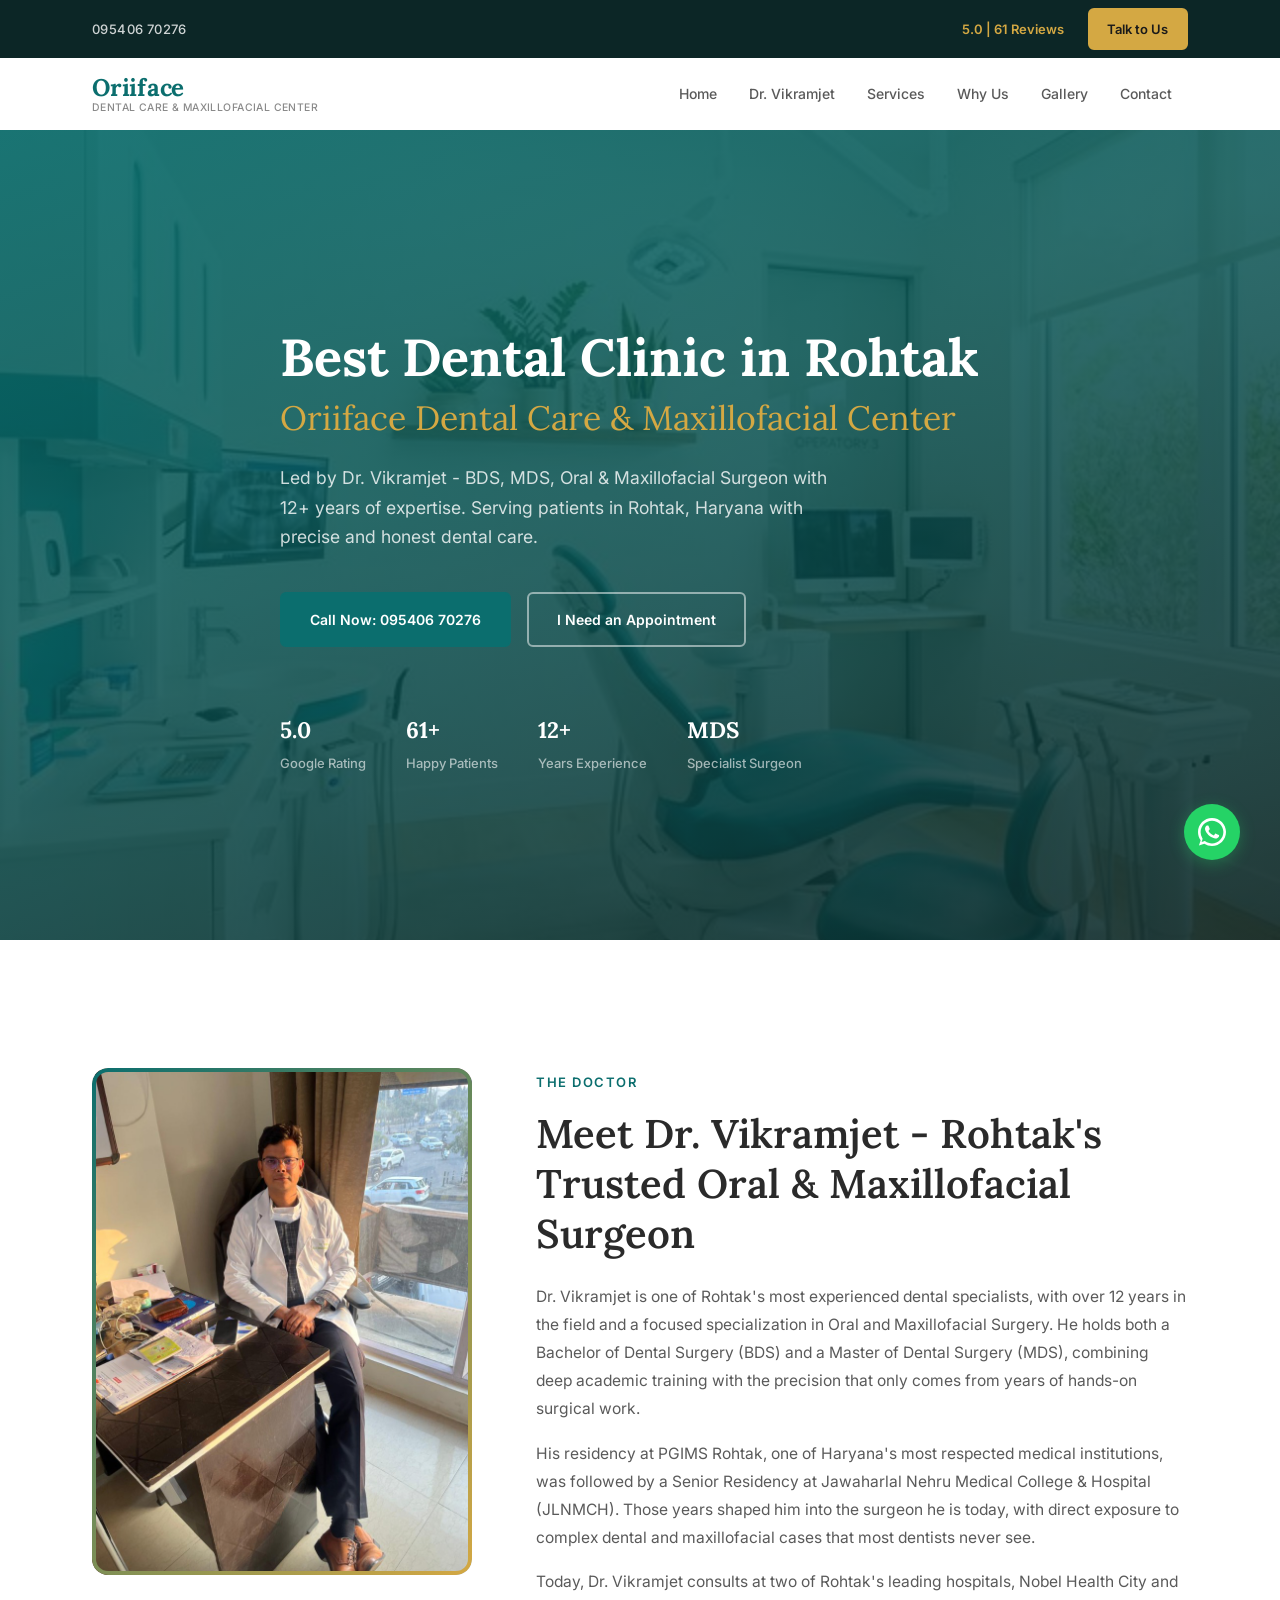
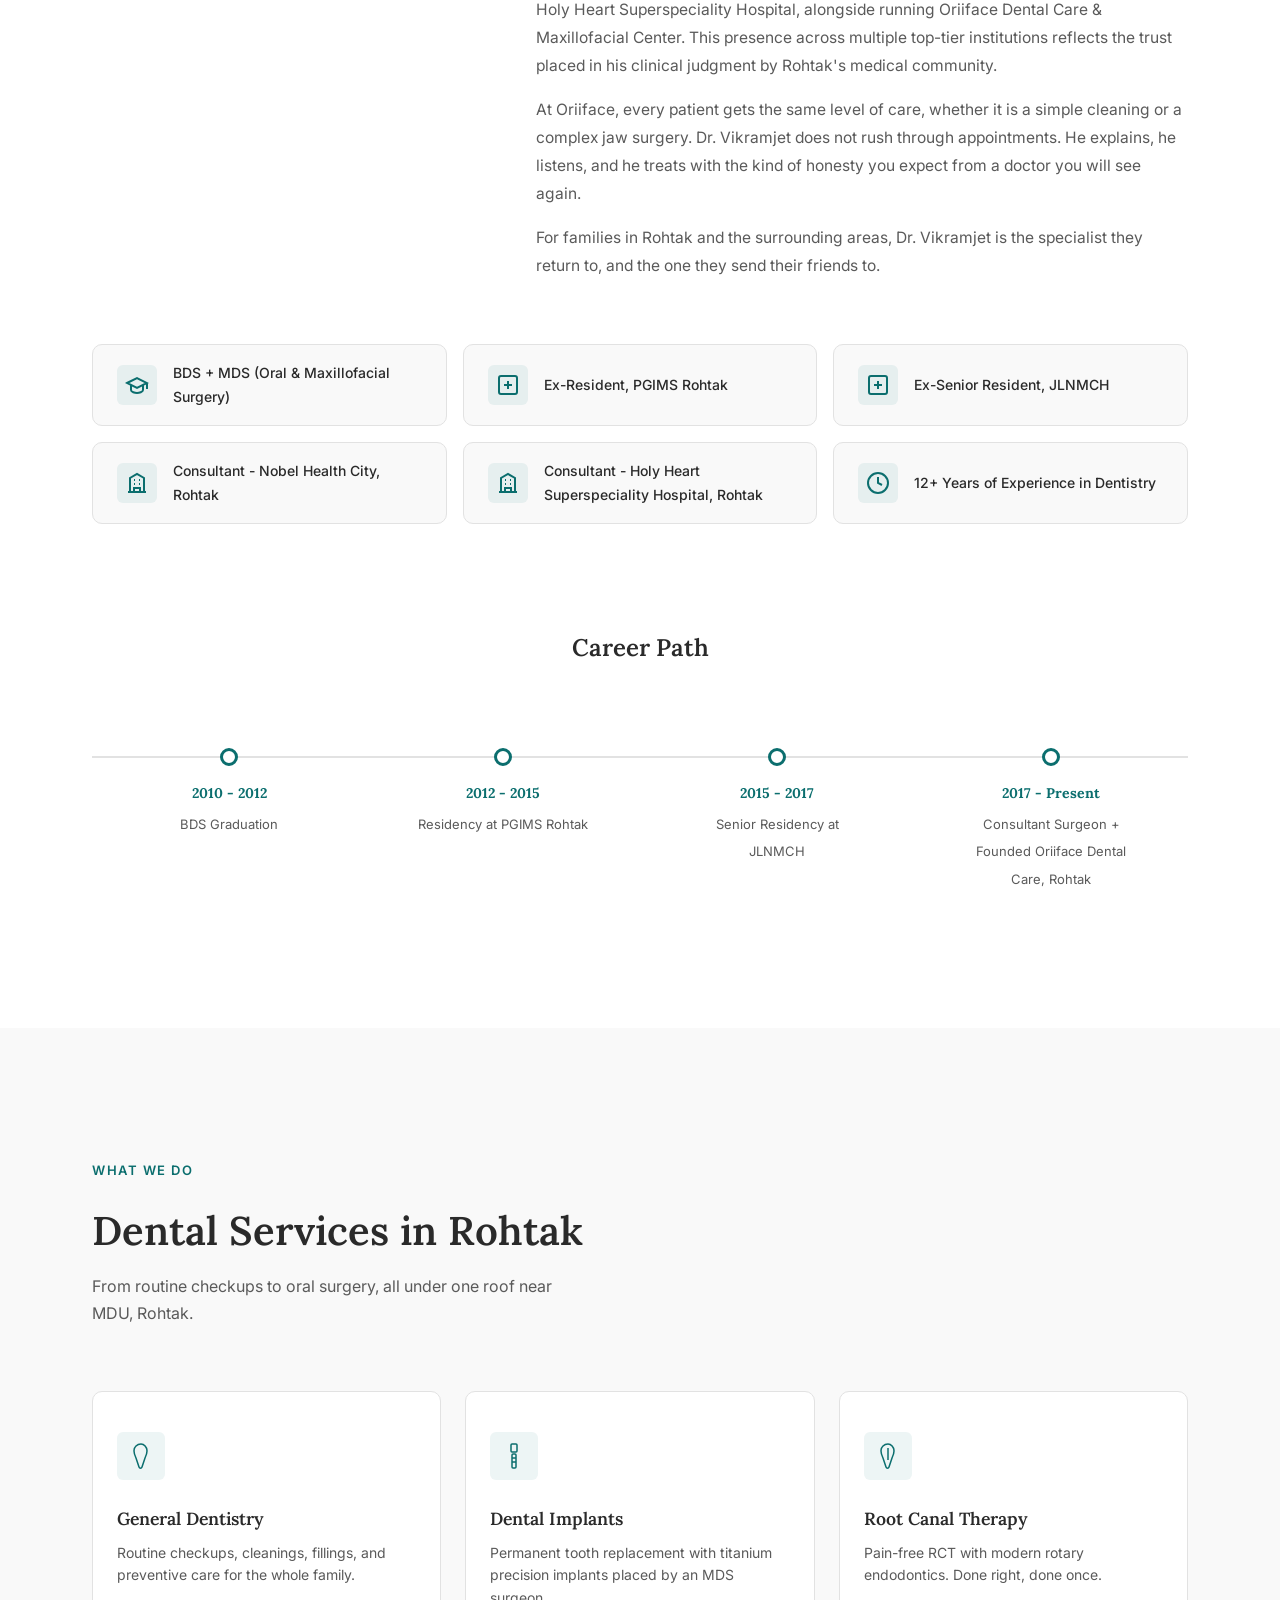
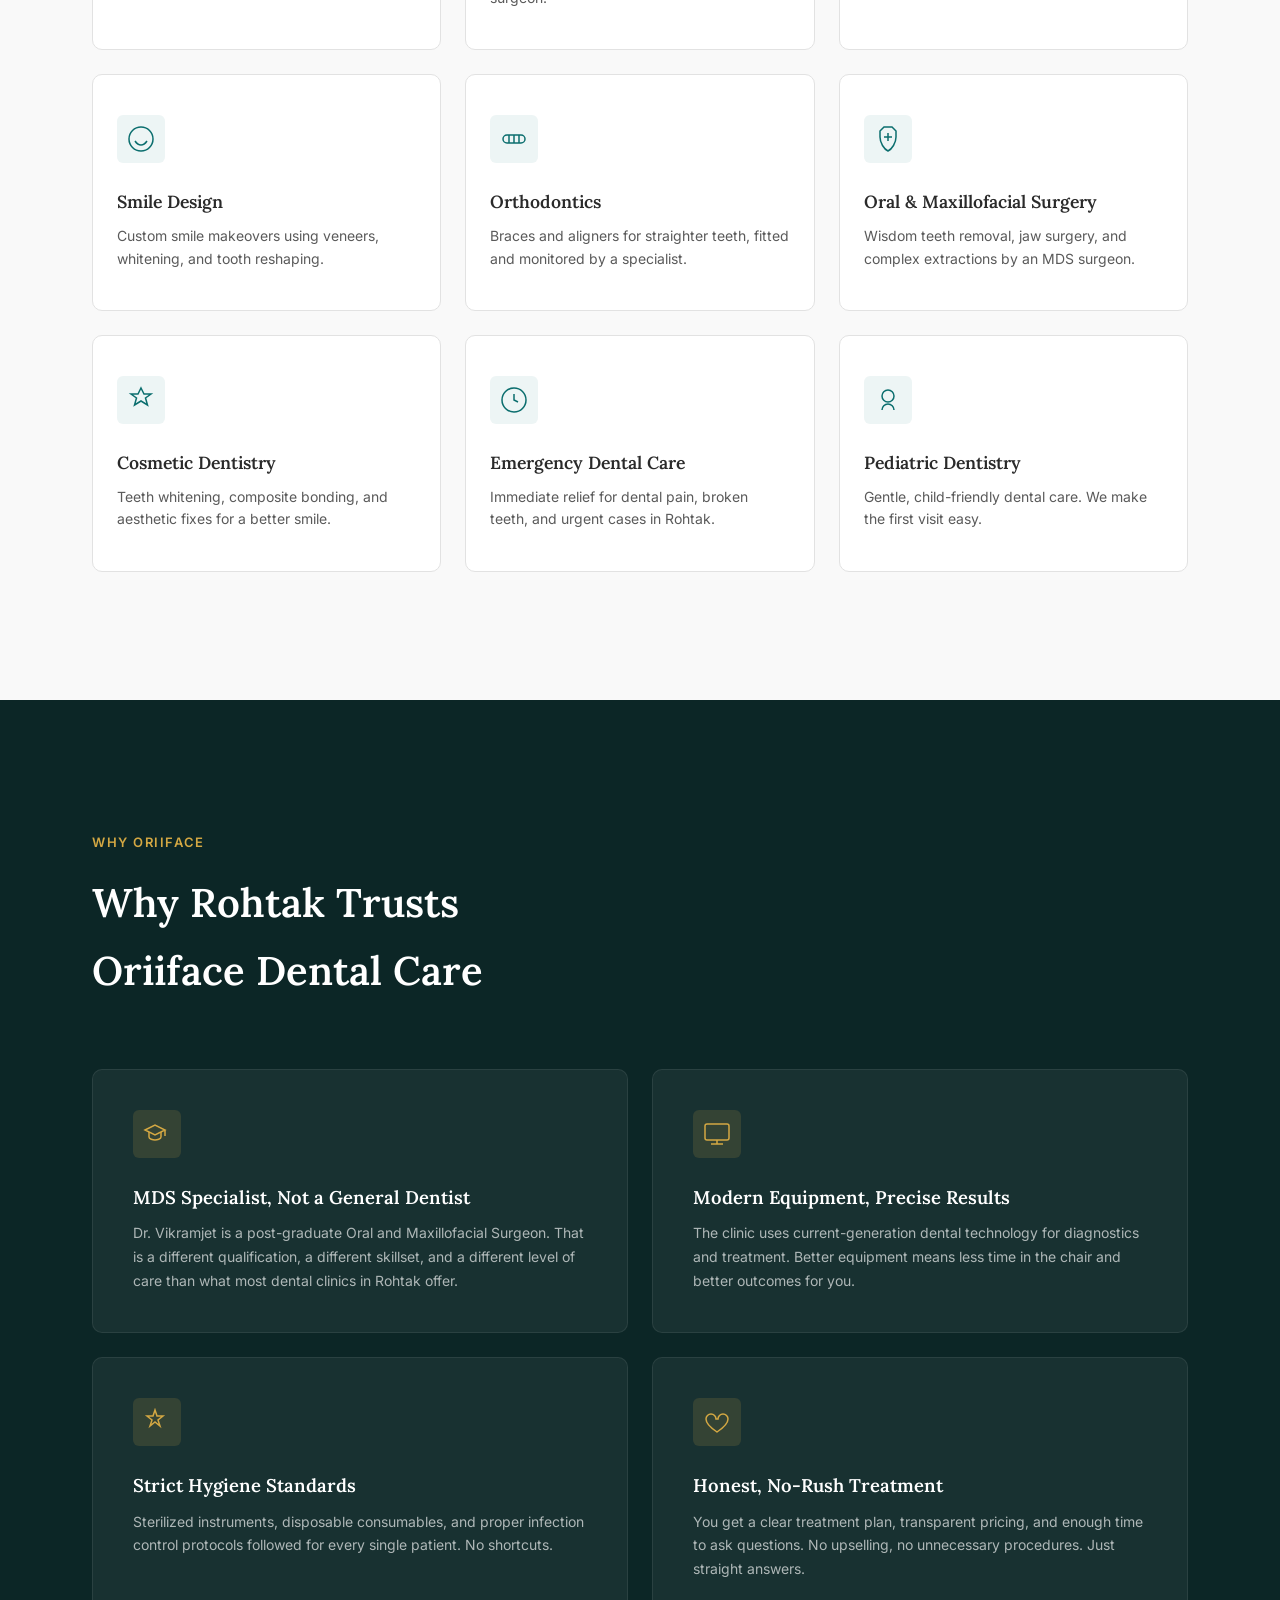
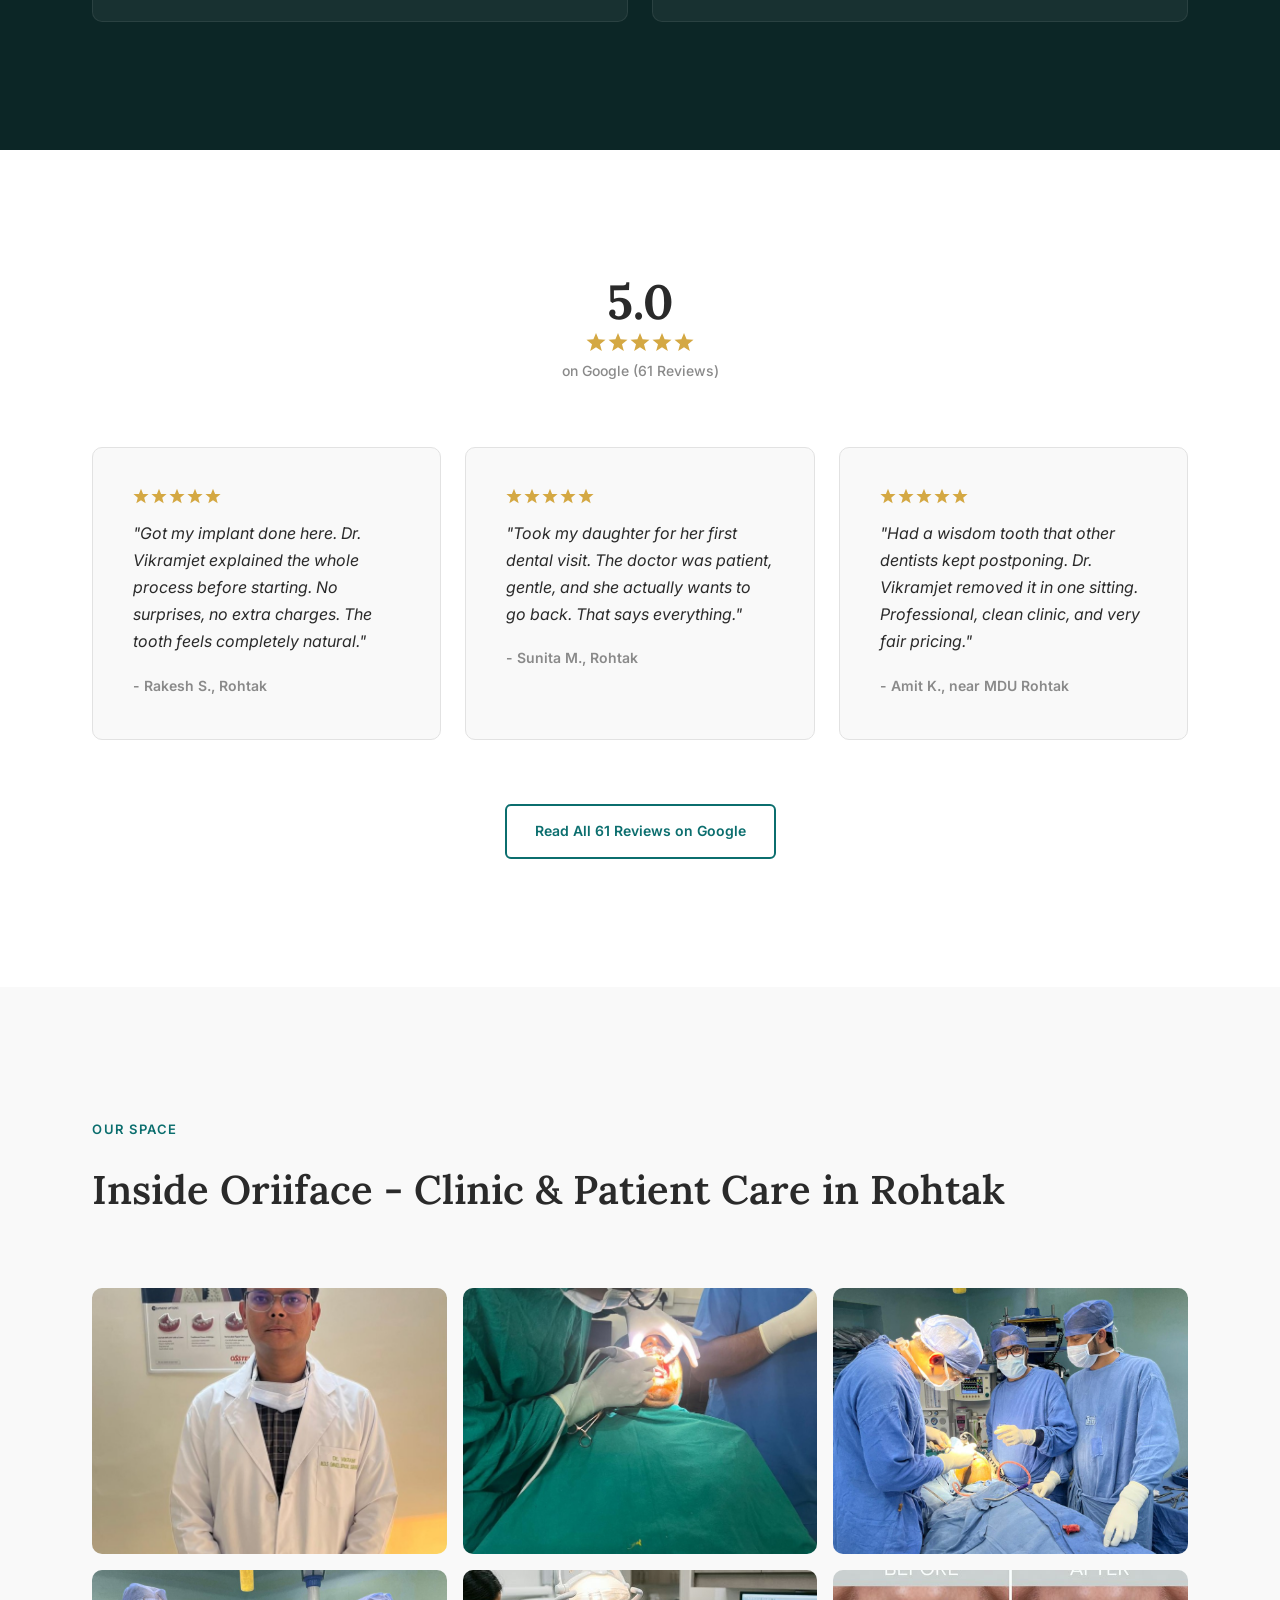
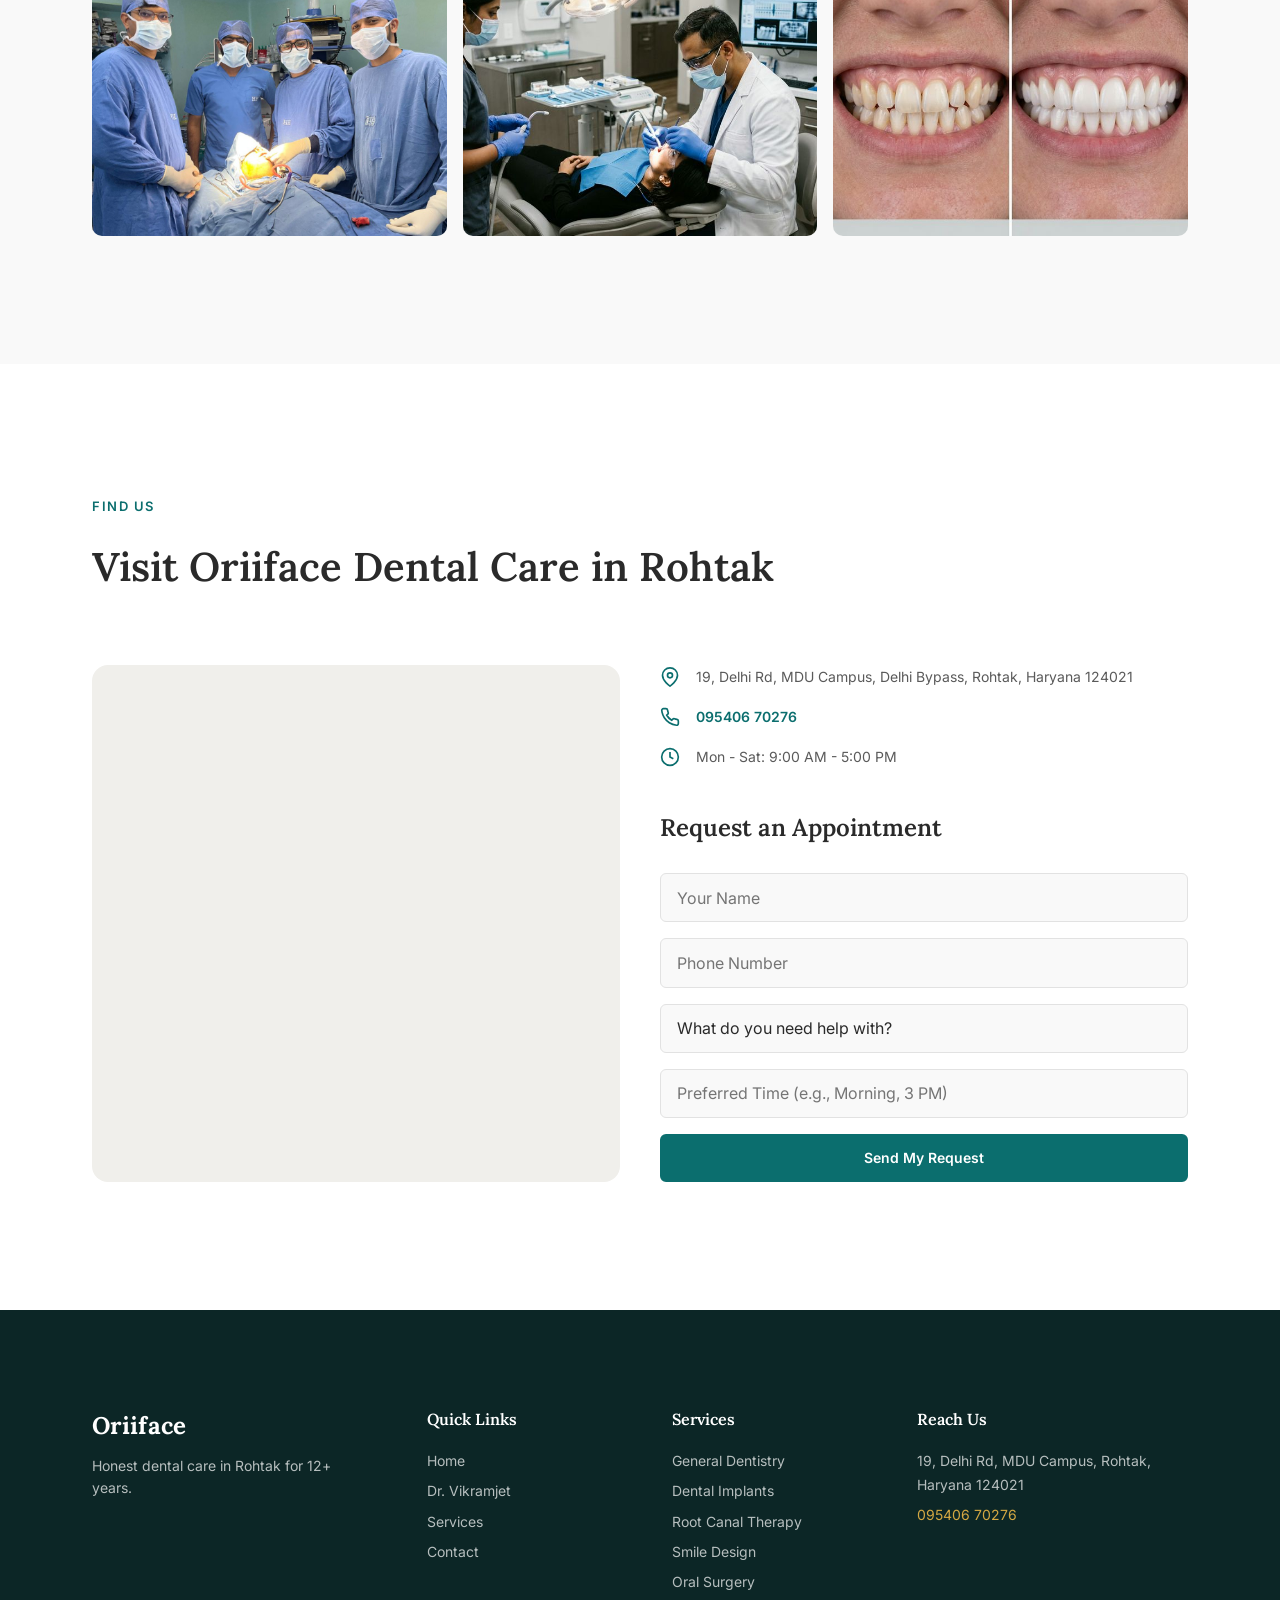
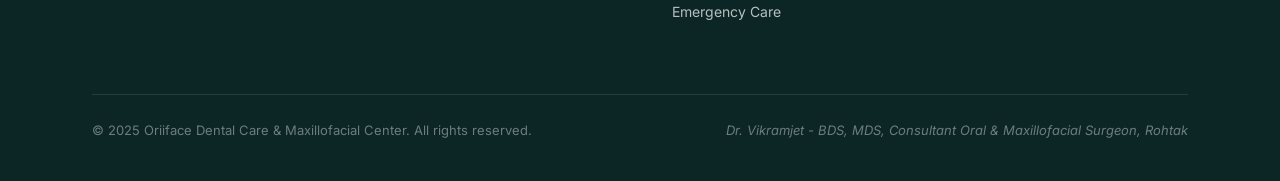
==== index.html @ d74719cc "feat: initial commit and real photos" ====
<!DOCTYPE html>
<html lang="en">
<head>
  <meta charset="UTF-8">
  <meta name="viewport" content="width=device-width, initial-scale=1.0">
  <title>Oriiface Dental Care &amp; Maxillofacial Center | Best Dentist in Rohtak, Haryana</title>
  <meta name="description" content="Trusted dental clinic in Rohtak by Dr. Vikramjet, BDS MDS - Oral & Maxillofacial Surgeon with 12+ years experience. Implants, RCT, Smile Design & more. Call 095406 70276">
  <meta name="keywords" content="dentist near me Rohtak, dental clinic Rohtak, best dentist in Rohtak, oral surgeon Rohtak, dental implants Rohtak, root canal Rohtak, MDS dentist Rohtak, smile design Rohtak, maxillofacial surgeon Rohtak, emergency dentist Rohtak, dental clinic near MDU Rohtak">
  <link rel="canonical" href="https://oriifacedental.com/">

  <!-- Open Graph -->
  <meta property="og:title" content="Oriiface Dental Care & Maxillofacial Center | Best Dentist in Rohtak">
  <meta property="og:description" content="Trusted dental clinic in Rohtak by Dr. Vikramjet, BDS MDS. Implants, RCT, Smile Design & more.">
  <meta property="og:type" content="website">
  <meta property="og:url" content="https://oriifacedental.com/">
  <meta property="og:locale" content="en_IN">
  <meta property="og:site_name" content="Oriiface Dental Care">

  <!-- Google Fonts -->
  <link rel="preconnect" href="https://fonts.googleapis.com">
  <link rel="preconnect" href="https://fonts.gstatic.com" crossorigin>
  <link href="https://fonts.googleapis.com/css2?family=Lora:ital,wght@0,400;0,500;0,600;0,700;1,400;1,500&family=Inter:wght@300;400;500;600;700&display=swap" rel="stylesheet">

  <link rel="stylesheet" href="style.css">

  <!-- JSON-LD Structured Data -->
  <script type="application/ld+json">
  {
    "@context": "https://schema.org",
    "@type": ["Dentist", "LocalBusiness"],
    "name": "Oriiface Dental Care & Maxillofacial Center",
    "description": "Trusted dental clinic in Rohtak by Dr. Vikramjet, BDS MDS - Oral & Maxillofacial Surgeon with 12+ years experience.",
    "url": "https://oriifacedental.com/",
    "telephone": "+919540670276",
    "priceRange": "$$",
    "address": {
      "@type": "PostalAddress",
      "streetAddress": "19, Delhi Rd, MDU Campus Area",
      "addressLocality": "Rohtak",
      "addressRegion": "Haryana",
      "postalCode": "124021",
      "addressCountry": "IN"
    },
    "geo": {
      "@type": "GeoCoordinates",
      "latitude": 28.8955,
      "longitude": 76.6066
    },
    "openingHoursSpecification": [
      {
        "@type": "OpeningHoursSpecification",
        "dayOfWeek": ["Monday", "Tuesday", "Wednesday", "Thursday", "Friday", "Saturday"],
        "opens": "09:00",
        "closes": "17:00"
      }
    ],
    "aggregateRating": {
      "@type": "AggregateRating",
      "ratingValue": "5.0",
      "reviewCount": "61",
      "bestRating": "5"
    },
    "image": "https://oriifacedental.com/images/clinic.jpg",
    "founder": {
      "@type": "Person",
      "name": "Dr. Vikramjet",
      "jobTitle": "Consultant Oral and Maxillofacial Surgeon",
      "qualifications": "BDS, MDS"
    }
  }
  </script>
</head>
<body>

  <!-- Top Bar (Desktop) -->
  <div class="top-bar" id="top-bar">
    <div class="top-bar__inner container">
      <a href="tel:+919540670276" class="top-bar__phone">095406 70276</a>
      <div class="top-bar__right">
        <span class="top-bar__rating">5.0 | 61 Reviews</span>
        <a href="#contact" class="btn btn--accent btn--sm">Talk to Us</a>
      </div>
    </div>
  </div>

  <!-- Header / Navigation -->
  <header class="header" id="header">
    <div class="header__inner container">
      <a href="#" class="header__logo">
        <span class="logo__mark">Oriiface</span>
        <span class="logo__sub">Dental Care &amp; Maxillofacial Center</span>
      </a>
      <nav class="nav" id="nav">
        <ul class="nav__list">
          <li><a href="#hero" class="nav__link">Home</a></li>
          <li><a href="#about" class="nav__link">Dr. Vikramjet</a></li>
          <li><a href="#services" class="nav__link">Services</a></li>
          <li><a href="#why-us" class="nav__link">Why Us</a></li>
          <li><a href="#gallery" class="nav__link">Gallery</a></li>
          <li><a href="#contact" class="nav__link">Contact</a></li>
        </ul>
      </nav>
      <button class="hamburger" id="hamburger" aria-label="Open navigation menu" aria-expanded="false">
        <span class="hamburger__line"></span>
        <span class="hamburger__line"></span>
        <span class="hamburger__line"></span>
      </button>
    </div>
  </header>

  <!-- Mobile Navigation Overlay -->
  <div class="mobile-nav" id="mobile-nav">
    <div class="mobile-nav__content">
      <ul class="mobile-nav__list">
        <li><a href="#hero" class="mobile-nav__link">Home</a></li>
        <li><a href="#about" class="mobile-nav__link">Dr. Vikramjet</a></li>
        <li><a href="#services" class="mobile-nav__link">Services</a></li>
        <li><a href="#why-us" class="mobile-nav__link">Why Us</a></li>
        <li><a href="#gallery" class="mobile-nav__link">Gallery</a></li>
        <li><a href="#contact" class="mobile-nav__link">Contact</a></li>
      </ul>
      <a href="tel:+919540670276" class="mobile-nav__phone">095406 70276</a>
    </div>
  </div>

  <!-- HERO SECTION -->
  <section class="hero" id="hero">
    <div class="hero__bg">
      <img src="images/hero-bg.jpg" alt="Oriiface dental clinic interior in Rohtak" loading="eager" class="hero__bg-img">
      <div class="hero__overlay"></div>
    </div>
    <div class="hero__content container">
      <h1 class="hero__title">Best Dental Clinic in Rohtak<br><span class="hero__title--accent">Oriiface Dental Care &amp; Maxillofacial Center</span></h1>
      <p class="hero__subtitle">Led by Dr. Vikramjet - BDS, MDS, Oral & Maxillofacial Surgeon with 12+ years of expertise. Serving patients in Rohtak, Haryana with precise and honest dental care.</p>
      <div class="hero__cta">
        <a href="tel:+919540670276" class="btn btn--primary">Call Now: 095406 70276</a>
        <a href="#contact" class="btn btn--outline">I Need an Appointment</a>
      </div>
      <div class="hero__trust">
        <div class="trust-badge">
          <span class="trust-badge__value">5.0</span>
          <span class="trust-badge__label">Google Rating</span>
        </div>
        <div class="trust-badge">
          <span class="trust-badge__value">61+</span>
          <span class="trust-badge__label">Happy Patients</span>
        </div>
        <div class="trust-badge">
          <span class="trust-badge__value">12+</span>
          <span class="trust-badge__label">Years Experience</span>
        </div>
        <div class="trust-badge">
          <span class="trust-badge__value">MDS</span>
          <span class="trust-badge__label">Specialist Surgeon</span>
        </div>
      </div>
    </div>
  </section>

  <!-- ABOUT DR. VIKRAMJET -->
  <section class="about" id="about">
    <div class="container">
      <div class="about__grid">
        <div class="about__photo-col">
          <div class="about__photo-frame">
            <img src="images/real-dr-vikram-desk.jpg" alt="Dr. Vikramjet, oral surgeon and dentist in Rohtak" loading="lazy" class="about__photo">
          </div>
        </div>
        <div class="about__content-col">
          <span class="section-tag">The Doctor</span>
          <h2 class="about__title">Meet Dr. Vikramjet - Rohtak's Trusted Oral &amp; Maxillofacial Surgeon</h2>
          <div class="about__bio">
            <p>Dr. Vikramjet is one of Rohtak's most experienced dental specialists, with over 12 years in the field and a focused specialization in Oral and Maxillofacial Surgery. He holds both a Bachelor of Dental Surgery (BDS) and a Master of Dental Surgery (MDS), combining deep academic training with the precision that only comes from years of hands-on surgical work.</p>
            <p>His residency at PGIMS Rohtak, one of Haryana's most respected medical institutions, was followed by a Senior Residency at Jawaharlal Nehru Medical College & Hospital (JLNMCH). Those years shaped him into the surgeon he is today, with direct exposure to complex dental and maxillofacial cases that most dentists never see.</p>
            <p>Today, Dr. Vikramjet consults at two of Rohtak's leading hospitals, Nobel Health City and Holy Heart Superspeciality Hospital, alongside running Oriiface Dental Care & Maxillofacial Center. This presence across multiple top-tier institutions reflects the trust placed in his clinical judgment by Rohtak's medical community.</p>
            <p>At Oriiface, every patient gets the same level of care, whether it is a simple cleaning or a complex jaw surgery. Dr. Vikramjet does not rush through appointments. He explains, he listens, and he treats with the kind of honesty you expect from a doctor you will see again.</p>
            <p>For families in Rohtak and the surrounding areas, Dr. Vikramjet is the specialist they return to, and the one they send their friends to.</p>
          </div>
        </div>
      </div>

      <!-- Credentials Block -->
      <div class="credentials">
        <div class="credential">
          <div class="credential__icon">
            <svg width="24" height="24" viewBox="0 0 24 24" fill="none" stroke="currentColor" stroke-width="2"><path d="M22 10v6M2 10l10-5 10 5-10 5z"/><path d="M6 12v5c0 2 4 3 6 3s6-1 6-3v-5"/></svg>
          </div>
          <span class="credential__text">BDS + MDS (Oral & Maxillofacial Surgery)</span>
        </div>
        <div class="credential">
          <div class="credential__icon">
            <svg width="24" height="24" viewBox="0 0 24 24" fill="none" stroke="currentColor" stroke-width="2"><rect x="3" y="3" width="18" height="18" rx="2"/><path d="M12 8v8M8 12h8"/></svg>
          </div>
          <span class="credential__text">Ex-Resident, PGIMS Rohtak</span>
        </div>
        <div class="credential">
          <div class="credential__icon">
            <svg width="24" height="24" viewBox="0 0 24 24" fill="none" stroke="currentColor" stroke-width="2"><rect x="3" y="3" width="18" height="18" rx="2"/><path d="M12 8v8M8 12h8"/></svg>
          </div>
          <span class="credential__text">Ex-Senior Resident, JLNMCH</span>
        </div>
        <div class="credential">
          <div class="credential__icon">
            <svg width="24" height="24" viewBox="0 0 24 24" fill="none" stroke="currentColor" stroke-width="2"><path d="M3 21h18M5 21V7l7-4 7 4v14"/><path d="M9 21v-4h6v4"/><path d="M9 9h1M14 9h1M9 13h1M14 13h1"/></svg>
          </div>
          <span class="credential__text">Consultant - Nobel Health City, Rohtak</span>
        </div>
        <div class="credential">
          <div class="credential__icon">
            <svg width="24" height="24" viewBox="0 0 24 24" fill="none" stroke="currentColor" stroke-width="2"><path d="M3 21h18M5 21V7l7-4 7 4v14"/><path d="M9 21v-4h6v4"/><path d="M9 9h1M14 9h1M9 13h1M14 13h1"/></svg>
          </div>
          <span class="credential__text">Consultant - Holy Heart Superspeciality Hospital, Rohtak</span>
        </div>
        <div class="credential">
          <div class="credential__icon">
            <svg width="24" height="24" viewBox="0 0 24 24" fill="none" stroke="currentColor" stroke-width="2"><circle cx="12" cy="12" r="10"/><polyline points="12 6 12 12 16 14"/></svg>
          </div>
          <span class="credential__text">12+ Years of Experience in Dentistry</span>
        </div>
      </div>

      <!-- Career Timeline -->
      <div class="timeline" id="timeline">
        <h3 class="timeline__heading">Career Path</h3>
        <div class="timeline__track">
          <div class="timeline__line"></div>
          <div class="timeline__item" data-animate>
            <div class="timeline__dot"></div>
            <div class="timeline__card">
              <span class="timeline__year">2010 - 2012</span>
              <span class="timeline__label">BDS Graduation</span>
            </div>
          </div>
          <div class="timeline__item" data-animate>
            <div class="timeline__dot"></div>
            <div class="timeline__card">
              <span class="timeline__year">2012 - 2015</span>
              <span class="timeline__label">Residency at PGIMS Rohtak</span>
            </div>
          </div>
          <div class="timeline__item" data-animate>
            <div class="timeline__dot"></div>
            <div class="timeline__card">
              <span class="timeline__year">2015 - 2017</span>
              <span class="timeline__label">Senior Residency at JLNMCH</span>
            </div>
          </div>
          <div class="timeline__item" data-animate>
            <div class="timeline__dot"></div>
            <div class="timeline__card">
              <span class="timeline__year">2017 - Present</span>
              <span class="timeline__label">Consultant Surgeon + Founded Oriiface Dental Care, Rohtak</span>
            </div>
          </div>
        </div>
      </div>
    </div>
  </section>

  <!-- SERVICES SECTION -->
  <section class="services" id="services">
    <div class="container">
      <span class="section-tag">What We Do</span>
      <h2 class="services__title">Dental Services in Rohtak</h2>
      <p class="services__subtitle">From routine checkups to oral surgery, all under one roof near MDU, Rohtak.</p>
      <div class="services__grid">

        <div class="service-card" id="service-general">
          <div class="service-card__icon">
            <svg width="32" height="32" viewBox="0 0 32 32" fill="none" stroke="currentColor" stroke-width="1.5"><path d="M16 4C12 4 9 7 9 11c0 3 1 5 2 7l3 9c.5 1.5 2.5 1.5 3 0l3-9c1-2 2-4 2-7 0-4-3-7-6-7z"/></svg>
          </div>
          <h3 class="service-card__name">General Dentistry</h3>
          <p class="service-card__desc">Routine checkups, cleanings, fillings, and preventive care for the whole family.</p>
        </div>

        <div class="service-card" id="service-implants">
          <div class="service-card__icon">
            <svg width="32" height="32" viewBox="0 0 32 32" fill="none" stroke="currentColor" stroke-width="1.5"><rect x="13" y="4" width="6" height="8" rx="1"/><rect x="14" y="14" width="4" height="14" rx="1"/><line x1="14" y1="18" x2="18" y2="18"/><line x1="14" y1="22" x2="18" y2="22"/></svg>
          </div>
          <h3 class="service-card__name">Dental Implants</h3>
          <p class="service-card__desc">Permanent tooth replacement with titanium precision implants placed by an MDS surgeon.</p>
        </div>

        <div class="service-card" id="service-rct">
          <div class="service-card__icon">
            <svg width="32" height="32" viewBox="0 0 32 32" fill="none" stroke="currentColor" stroke-width="1.5"><path d="M16 4c-4 0-7 3-7 7 0 3 1 5 2 7l3 9c.5 1.5 2.5 1.5 3 0l3-9c1-2 2-4 2-7 0-4-3-7-6-7z"/><line x1="16" y1="8" x2="16" y2="20"/></svg>
          </div>
          <h3 class="service-card__name">Root Canal Therapy</h3>
          <p class="service-card__desc">Pain-free RCT with modern rotary endodontics. Done right, done once.</p>
        </div>

        <div class="service-card" id="service-smile">
          <div class="service-card__icon">
            <svg width="32" height="32" viewBox="0 0 32 32" fill="none" stroke="currentColor" stroke-width="1.5"><circle cx="16" cy="16" r="12"/><path d="M10 18c2 3 4 4 6 4s4-1 6-4"/></svg>
          </div>
          <h3 class="service-card__name">Smile Design</h3>
          <p class="service-card__desc">Custom smile makeovers using veneers, whitening, and tooth reshaping.</p>
        </div>

        <div class="service-card" id="service-ortho">
          <div class="service-card__icon">
            <svg width="32" height="32" viewBox="0 0 32 32" fill="none" stroke="currentColor" stroke-width="1.5"><rect x="5" y="12" width="22" height="8" rx="4"/><line x1="11" y1="12" x2="11" y2="20"/><line x1="16" y1="12" x2="16" y2="20"/><line x1="21" y1="12" x2="21" y2="20"/></svg>
          </div>
          <h3 class="service-card__name">Orthodontics</h3>
          <p class="service-card__desc">Braces and aligners for straighter teeth, fitted and monitored by a specialist.</p>
        </div>

        <div class="service-card" id="service-maxillofacial">
          <div class="service-card__icon">
            <svg width="32" height="32" viewBox="0 0 32 32" fill="none" stroke="currentColor" stroke-width="1.5"><path d="M8 8l4-4h8l4 4v6c0 6-4 12-8 14-4-2-8-8-8-14z"/><path d="M12 14h8M16 10v8"/></svg>
          </div>
          <h3 class="service-card__name">Oral &amp; Maxillofacial Surgery</h3>
          <p class="service-card__desc">Wisdom teeth removal, jaw surgery, and complex extractions by an MDS surgeon.</p>
        </div>

        <div class="service-card" id="service-cosmetic">
          <div class="service-card__icon">
            <svg width="32" height="32" viewBox="0 0 32 32" fill="none" stroke="currentColor" stroke-width="1.5"><path d="M16 4l3 6h7l-5.5 4 2 7L16 17l-6.5 4 2-7L6 10h7z"/></svg>
          </div>
          <h3 class="service-card__name">Cosmetic Dentistry</h3>
          <p class="service-card__desc">Teeth whitening, composite bonding, and aesthetic fixes for a better smile.</p>
        </div>

        <div class="service-card" id="service-emergency">
          <div class="service-card__icon">
            <svg width="32" height="32" viewBox="0 0 32 32" fill="none" stroke="currentColor" stroke-width="1.5"><circle cx="16" cy="16" r="12"/><path d="M16 10v6l4 2"/></svg>
          </div>
          <h3 class="service-card__name">Emergency Dental Care</h3>
          <p class="service-card__desc">Immediate relief for dental pain, broken teeth, and urgent cases in Rohtak.</p>
        </div>

        <div class="service-card" id="service-pediatric">
          <div class="service-card__icon">
            <svg width="32" height="32" viewBox="0 0 32 32" fill="none" stroke="currentColor" stroke-width="1.5"><circle cx="16" cy="12" r="6"/><path d="M10 26c0-3.3 2.7-6 6-6s6 2.7 6 6"/></svg>
          </div>
          <h3 class="service-card__name">Pediatric Dentistry</h3>
          <p class="service-card__desc">Gentle, child-friendly dental care. We make the first visit easy.</p>
        </div>

      </div>
    </div>
  </section>

  <!-- WHY CHOOSE ORIIFACE -->
  <section class="why-us" id="why-us">
    <div class="container">
      <span class="section-tag">Why Oriiface</span>
      <h2 class="why-us__title">Why Rohtak Trusts Oriiface Dental Care</h2>
      <div class="why-us__grid">
        <div class="why-card" id="why-specialist">
          <div class="why-card__icon-wrap">
            <svg width="28" height="28" viewBox="0 0 28 28" fill="none" stroke="currentColor" stroke-width="1.5"><path d="M22 10v6M2 10l10-5 10 5-10 5z"/><path d="M6 12v5c0 2 4 3 6 3s6-1 6-3v-5"/></svg>
          </div>
          <h3 class="why-card__title">MDS Specialist, Not a General Dentist</h3>
          <p class="why-card__desc">Dr. Vikramjet is a post-graduate Oral and Maxillofacial Surgeon. That is a different qualification, a different skillset, and a different level of care than what most dental clinics in Rohtak offer.</p>
        </div>
        <div class="why-card" id="why-tech">
          <div class="why-card__icon-wrap">
            <svg width="28" height="28" viewBox="0 0 28 28" fill="none" stroke="currentColor" stroke-width="1.5"><rect x="2" y="4" width="24" height="16" rx="2"/><line x1="8" y1="24" x2="20" y2="24"/><line x1="14" y1="20" x2="14" y2="24"/></svg>
          </div>
          <h3 class="why-card__title">Modern Equipment, Precise Results</h3>
          <p class="why-card__desc">The clinic uses current-generation dental technology for diagnostics and treatment. Better equipment means less time in the chair and better outcomes for you.</p>
        </div>
        <div class="why-card" id="why-hygiene">
          <div class="why-card__icon-wrap">
            <svg width="28" height="28" viewBox="0 0 28 28" fill="none" stroke="currentColor" stroke-width="1.5"><path d="M12 2l2 6h6l-5 4 2 6-5-4-5 4 2-6-5-4h6z"/></svg>
          </div>
          <h3 class="why-card__title">Strict Hygiene Standards</h3>
          <p class="why-card__desc">Sterilized instruments, disposable consumables, and proper infection control protocols followed for every single patient. No shortcuts.</p>
        </div>
        <div class="why-card" id="why-patient">
          <div class="why-card__icon-wrap">
            <svg width="28" height="28" viewBox="0 0 28 28" fill="none" stroke="currentColor" stroke-width="1.5"><path d="M14 24C8 20 3 16 3 11a5 5 0 0110 0h2a5 5 0 0110 0c0 5-5 9-11 13z"/></svg>
          </div>
          <h3 class="why-card__title">Honest, No-Rush Treatment</h3>
          <p class="why-card__desc">You get a clear treatment plan, transparent pricing, and enough time to ask questions. No upselling, no unnecessary procedures. Just straight answers.</p>
        </div>
      </div>
    </div>
  </section>

  <!-- GOOGLE REVIEWS / SOCIAL PROOF -->
  <section class="reviews" id="reviews">
    <div class="container">
      <div class="reviews__header">
        <div class="reviews__rating-badge">
          <span class="reviews__score">5.0</span>
          <div class="reviews__stars">
            <svg width="20" height="20" viewBox="0 0 20 20" fill="#D4A843"><polygon points="10,1 12.59,7.36 19.51,7.64 14,12.14 15.82,19.02 10,15.27 4.18,19.02 6,12.14 0.49,7.64 7.41,7.36"/></svg>
            <svg width="20" height="20" viewBox="0 0 20 20" fill="#D4A843"><polygon points="10,1 12.59,7.36 19.51,7.64 14,12.14 15.82,19.02 10,15.27 4.18,19.02 6,12.14 0.49,7.64 7.41,7.36"/></svg>
            <svg width="20" height="20" viewBox="0 0 20 20" fill="#D4A843"><polygon points="10,1 12.59,7.36 19.51,7.64 14,12.14 15.82,19.02 10,15.27 4.18,19.02 6,12.14 0.49,7.64 7.41,7.36"/></svg>
            <svg width="20" height="20" viewBox="0 0 20 20" fill="#D4A843"><polygon points="10,1 12.59,7.36 19.51,7.64 14,12.14 15.82,19.02 10,15.27 4.18,19.02 6,12.14 0.49,7.64 7.41,7.36"/></svg>
            <svg width="20" height="20" viewBox="0 0 20 20" fill="#D4A843"><polygon points="10,1 12.59,7.36 19.51,7.64 14,12.14 15.82,19.02 10,15.27 4.18,19.02 6,12.14 0.49,7.64 7.41,7.36"/></svg>
          </div>
          <span class="reviews__count">on Google (61 Reviews)</span>
        </div>
      </div>
      <div class="reviews__grid">
        <div class="review-card">
          <div class="review-card__stars">
            <svg width="16" height="16" viewBox="0 0 20 20" fill="#D4A843"><polygon points="10,1 12.59,7.36 19.51,7.64 14,12.14 15.82,19.02 10,15.27 4.18,19.02 6,12.14 0.49,7.64 7.41,7.36"/></svg>
            <svg width="16" height="16" viewBox="0 0 20 20" fill="#D4A843"><polygon points="10,1 12.59,7.36 19.51,7.64 14,12.14 15.82,19.02 10,15.27 4.18,19.02 6,12.14 0.49,7.64 7.41,7.36"/></svg>
            <svg width="16" height="16" viewBox="0 0 20 20" fill="#D4A843"><polygon points="10,1 12.59,7.36 19.51,7.64 14,12.14 15.82,19.02 10,15.27 4.18,19.02 6,12.14 0.49,7.64 7.41,7.36"/></svg>
            <svg width="16" height="16" viewBox="0 0 20 20" fill="#D4A843"><polygon points="10,1 12.59,7.36 19.51,7.64 14,12.14 15.82,19.02 10,15.27 4.18,19.02 6,12.14 0.49,7.64 7.41,7.36"/></svg>
            <svg width="16" height="16" viewBox="0 0 20 20" fill="#D4A843"><polygon points="10,1 12.59,7.36 19.51,7.64 14,12.14 15.82,19.02 10,15.27 4.18,19.02 6,12.14 0.49,7.64 7.41,7.36"/></svg>
          </div>
          <p class="review-card__text">"Got my implant done here. Dr. Vikramjet explained the whole process before starting. No surprises, no extra charges. The tooth feels completely natural."</p>
          <span class="review-card__author">- Rakesh S., Rohtak</span>
        </div>
        <div class="review-card">
          <div class="review-card__stars">
            <svg width="16" height="16" viewBox="0 0 20 20" fill="#D4A843"><polygon points="10,1 12.59,7.36 19.51,7.64 14,12.14 15.82,19.02 10,15.27 4.18,19.02 6,12.14 0.49,7.64 7.41,7.36"/></svg>
            <svg width="16" height="16" viewBox="0 0 20 20" fill="#D4A843"><polygon points="10,1 12.59,7.36 19.51,7.64 14,12.14 15.82,19.02 10,15.27 4.18,19.02 6,12.14 0.49,7.64 7.41,7.36"/></svg>
            <svg width="16" height="16" viewBox="0 0 20 20" fill="#D4A843"><polygon points="10,1 12.59,7.36 19.51,7.64 14,12.14 15.82,19.02 10,15.27 4.18,19.02 6,12.14 0.49,7.64 7.41,7.36"/></svg>
            <svg width="16" height="16" viewBox="0 0 20 20" fill="#D4A843"><polygon points="10,1 12.59,7.36 19.51,7.64 14,12.14 15.82,19.02 10,15.27 4.18,19.02 6,12.14 0.49,7.64 7.41,7.36"/></svg>
            <svg width="16" height="16" viewBox="0 0 20 20" fill="#D4A843"><polygon points="10,1 12.59,7.36 19.51,7.64 14,12.14 15.82,19.02 10,15.27 4.18,19.02 6,12.14 0.49,7.64 7.41,7.36"/></svg>
          </div>
          <p class="review-card__text">"Took my daughter for her first dental visit. The doctor was patient, gentle, and she actually wants to go back. That says everything."</p>
          <span class="review-card__author">- Sunita M., Rohtak</span>
        </div>
        <div class="review-card">
          <div class="review-card__stars">
            <svg width="16" height="16" viewBox="0 0 20 20" fill="#D4A843"><polygon points="10,1 12.59,7.36 19.51,7.64 14,12.14 15.82,19.02 10,15.27 4.18,19.02 6,12.14 0.49,7.64 7.41,7.36"/></svg>
            <svg width="16" height="16" viewBox="0 0 20 20" fill="#D4A843"><polygon points="10,1 12.59,7.36 19.51,7.64 14,12.14 15.82,19.02 10,15.27 4.18,19.02 6,12.14 0.49,7.64 7.41,7.36"/></svg>
            <svg width="16" height="16" viewBox="0 0 20 20" fill="#D4A843"><polygon points="10,1 12.59,7.36 19.51,7.64 14,12.14 15.82,19.02 10,15.27 4.18,19.02 6,12.14 0.49,7.64 7.41,7.36"/></svg>
            <svg width="16" height="16" viewBox="0 0 20 20" fill="#D4A843"><polygon points="10,1 12.59,7.36 19.51,7.64 14,12.14 15.82,19.02 10,15.27 4.18,19.02 6,12.14 0.49,7.64 7.41,7.36"/></svg>
            <svg width="16" height="16" viewBox="0 0 20 20" fill="#D4A843"><polygon points="10,1 12.59,7.36 19.51,7.64 14,12.14 15.82,19.02 10,15.27 4.18,19.02 6,12.14 0.49,7.64 7.41,7.36"/></svg>
          </div>
          <p class="review-card__text">"Had a wisdom tooth that other dentists kept postponing. Dr. Vikramjet removed it in one sitting. Professional, clean clinic, and very fair pricing."</p>
          <span class="review-card__author">- Amit K., near MDU Rohtak</span>
        </div>
      </div>
      <div class="reviews__cta">
        <a href="https://www.google.com/maps/place/Oriiface+Dental+Care+%26+Maxillofacial+Center/" target="_blank" rel="noopener noreferrer" class="btn btn--outline btn--dark">Read All 61 Reviews on Google</a>
      </div>
    </div>
  </section>

  <!-- GALLERY SECTION -->
  <section class="gallery" id="gallery">
    <div class="container">
      <span class="section-tag">Our Space</span>
      <h2 class="gallery__title">Inside Oriiface - Clinic &amp; Patient Care in Rohtak</h2>
      <div class="gallery__grid">
        <div class="gallery__item">
          <img src="images/real-dr-vikram-standing.jpg" alt="Dr. Vikramjet standing at Oriiface dental clinic Rohtak" loading="lazy" class="gallery__img" data-lightbox>
        </div>
        <div class="gallery__item">
          <img src="images/real-surgery-closeup.jpg" alt="Dental operating procedure at Oriiface clinic" loading="lazy" class="gallery__img" data-lightbox>
        </div>
        <div class="gallery__item">
          <img src="images/real-surgeons-operating.jpg" alt="Surgeons operating at dentist Rohtak Oriiface" loading="lazy" class="gallery__img" data-lightbox>
        </div>
        <div class="gallery__item">
          <img src="images/real-surgeons-group.jpg" alt="Surgical team at Oriiface clinic Rohtak" loading="lazy" class="gallery__img" data-lightbox>
        </div>
        <div class="gallery__item">
          <img src="images/gallery-5.jpg" alt="Dr. Vikramjet treating patient dental clinic Rohtak" loading="lazy" class="gallery__img" data-lightbox>
        </div>
        <div class="gallery__item">
          <img src="images/gallery-6.jpg" alt="Smile transformation results dentist Rohtak" loading="lazy" class="gallery__img" data-lightbox>
        </div>
      </div>
    </div>
  </section>

  <!-- Lightbox -->
  <div class="lightbox" id="lightbox">
    <button class="lightbox__close" id="lightbox-close" aria-label="Close lightbox">&times;</button>
    <img src="" alt="" class="lightbox__img" id="lightbox-img">
  </div>

  <!-- LOCATION & CONTACT -->
  <section class="contact" id="contact">
    <div class="container">
      <span class="section-tag">Find Us</span>
      <h2 class="contact__title">Visit Oriiface Dental Care in Rohtak</h2>
      <div class="contact__grid">
        <div class="contact__map">
          <iframe
            src="https://www.google.com/maps/embed?pb=!1m18!1m12!1m3!1d3490.785!2d76.6044!3d28.8955!2m3!1f0!2f0!3f0!3m2!1i1024!2i768!4f13.1!3m3!1m2!1s0x0%3A0x0!2zMjjCsDUzJzQzLjgiTiA3NsKwMzYnMjMuOCJF!5e0!3m2!1sen!2sin!4v1"
            width="100%"
            height="100%"
            style="border:0; border-radius: 12px;"
            allowfullscreen=""
            loading="lazy"
            referrerpolicy="no-referrer-when-downgrade"
            title="Oriiface Dental Care location map Rohtak">
          </iframe>
        </div>
        <div class="contact__info">
          <div class="contact__details">
            <div class="contact__detail">
              <svg width="20" height="20" viewBox="0 0 24 24" fill="none" stroke="currentColor" stroke-width="2"><path d="M21 10c0 7-9 13-9 13s-9-6-9-13a9 9 0 0118 0z"/><circle cx="12" cy="10" r="3"/></svg>
              <span>19, Delhi Rd, MDU Campus, Delhi Bypass, Rohtak, Haryana 124021</span>
            </div>
            <div class="contact__detail">
              <svg width="20" height="20" viewBox="0 0 24 24" fill="none" stroke="currentColor" stroke-width="2"><path d="M22 16.92v3a2 2 0 01-2.18 2 19.79 19.79 0 01-8.63-3.07 19.5 19.5 0 01-6-6 19.79 19.79 0 01-3.07-8.67A2 2 0 014.11 2h3a2 2 0 012 1.72c.127.96.361 1.903.7 2.81a2 2 0 01-.45 2.11L8.09 9.91a16 16 0 006 6l1.27-1.27a2 2 0 012.11-.45c.907.339 1.85.573 2.81.7A2 2 0 0122 16.92z"/></svg>
              <a href="tel:+919540670276">095406 70276</a>
            </div>
            <div class="contact__detail">
              <svg width="20" height="20" viewBox="0 0 24 24" fill="none" stroke="currentColor" stroke-width="2"><circle cx="12" cy="12" r="10"/><polyline points="12 6 12 12 16 14"/></svg>
              <span>Mon - Sat: 9:00 AM - 5:00 PM</span>
            </div>
          </div>

          <form class="contact__form" id="contact-form">
            <h3 class="contact__form-title">Request an Appointment</h3>
            <div class="form-group">
              <input type="text" name="name" id="form-name" placeholder="Your Name" required class="form-input">
            </div>
            <div class="form-group">
              <input type="tel" name="phone" id="form-phone" placeholder="Phone Number" required class="form-input">
            </div>
            <div class="form-group">
              <select name="service" id="form-service" required class="form-input form-select">
                <option value="" disabled selected>What do you need help with?</option>
                <option value="general">General Checkup / Cleaning</option>
                <option value="implants">Dental Implants</option>
                <option value="rct">Root Canal</option>
                <option value="smile">Smile Design</option>
                <option value="orthodontics">Braces / Aligners</option>
                <option value="surgery">Oral Surgery / Extraction</option>
                <option value="cosmetic">Cosmetic Dentistry</option>
                <option value="emergency">Dental Emergency</option>
                <option value="pediatric">Child Dental Care</option>
                <option value="other">Something Else</option>
              </select>
            </div>
            <div class="form-group">
              <input type="text" name="time" id="form-time" placeholder="Preferred Time (e.g., Morning, 3 PM)" class="form-input">
            </div>
            <button type="submit" class="btn btn--primary btn--full">Send My Request</button>
          </form>
        </div>
      </div>
    </div>
  </section>

  <!-- FOOTER -->
  <footer class="footer" id="footer">
    <div class="container">
      <div class="footer__grid">
        <div class="footer__brand">
          <span class="footer__logo">Oriiface</span>
          <p class="footer__tagline">Honest dental care in Rohtak for 12+ years.</p>
        </div>
        <div class="footer__links">
          <h4 class="footer__heading">Quick Links</h4>
          <ul>
            <li><a href="#hero">Home</a></li>
            <li><a href="#about">Dr. Vikramjet</a></li>
            <li><a href="#services">Services</a></li>
            <li><a href="#contact">Contact</a></li>
          </ul>
        </div>
        <div class="footer__services-list">
          <h4 class="footer__heading">Services</h4>
          <ul>
            <li>General Dentistry</li>
            <li>Dental Implants</li>
            <li>Root Canal Therapy</li>
            <li>Smile Design</li>
            <li>Oral Surgery</li>
            <li>Emergency Care</li>
          </ul>
        </div>
        <div class="footer__contact">
          <h4 class="footer__heading">Reach Us</h4>
          <p>19, Delhi Rd, MDU Campus, Rohtak, Haryana 124021</p>
          <p><a href="tel:+919540670276">095406 70276</a></p>
        </div>
      </div>
      <div class="footer__bottom">
        <p>&copy; 2025 Oriiface Dental Care & Maxillofacial Center. All rights reserved.</p>
        <p class="footer__disclaimer">Dr. Vikramjet - BDS, MDS, Consultant Oral & Maxillofacial Surgeon, Rohtak</p>
      </div>
    </div>
  </footer>

  <!-- Mobile Sticky Bottom Bar -->
  <div class="mobile-bar" id="mobile-bar">
    <a href="tel:+919540670276" class="mobile-bar__btn mobile-bar__btn--call">
      <svg width="18" height="18" viewBox="0 0 24 24" fill="none" stroke="currentColor" stroke-width="2"><path d="M22 16.92v3a2 2 0 01-2.18 2 19.79 19.79 0 01-8.63-3.07 19.5 19.5 0 01-6-6 19.79 19.79 0 01-3.07-8.67A2 2 0 014.11 2h3a2 2 0 012 1.72c.127.96.361 1.903.7 2.81a2 2 0 01-.45 2.11L8.09 9.91a16 16 0 006 6l1.27-1.27a2 2 0 012.11-.45c.907.339 1.85.573 2.81.7A2 2 0 0122 16.92z"/></svg>
      Call
    </a>
    <a href="https://wa.me/919540670276" target="_blank" rel="noopener noreferrer" class="mobile-bar__btn mobile-bar__btn--whatsapp">
      <svg width="18" height="18" viewBox="0 0 24 24" fill="currentColor"><path d="M17.472 14.382c-.297-.149-1.758-.867-2.03-.967-.273-.099-.471-.148-.67.15-.197.297-.767.966-.94 1.164-.173.199-.347.223-.644.075-.297-.15-1.255-.463-2.39-1.475-.883-.788-1.48-1.761-1.653-2.059-.173-.297-.018-.458.13-.606.134-.133.298-.347.446-.52.149-.174.198-.298.298-.497.099-.198.05-.371-.025-.52-.075-.149-.669-1.612-.916-2.207-.242-.579-.487-.5-.669-.51-.173-.008-.371-.01-.57-.01-.198 0-.52.074-.792.372-.272.297-1.04 1.016-1.04 2.479 0 1.462 1.065 2.875 1.213 3.074.149.198 2.096 3.2 5.077 4.487.709.306 1.262.489 1.694.625.712.227 1.36.195 1.871.118.571-.085 1.758-.719 2.006-1.413.248-.694.248-1.289.173-1.413-.074-.124-.272-.198-.57-.347z"/><path d="M12 0C5.373 0 0 5.373 0 12c0 2.625.846 5.059 2.284 7.034L.79 23.492l4.6-1.47A11.94 11.94 0 0012 24c6.627 0 12-5.373 12-12S18.627 0 12 0zm0 21.75c-2.15 0-4.13-.685-5.75-1.846l-.413-.27-2.727.87.903-2.653-.297-.44A9.718 9.718 0 012.25 12c0-5.385 4.365-9.75 9.75-9.75S21.75 6.615 21.75 12s-4.365 9.75-9.75 9.75z"/></svg>
      WhatsApp
    </a>
    <a href="#contact" class="mobile-bar__btn mobile-bar__btn--book">
      <svg width="18" height="18" viewBox="0 0 24 24" fill="none" stroke="currentColor" stroke-width="2"><rect x="3" y="4" width="18" height="18" rx="2"/><line x1="16" y1="2" x2="16" y2="6"/><line x1="8" y1="2" x2="8" y2="6"/><line x1="3" y1="10" x2="21" y2="10"/></svg>
      Book
    </a>
  </div>

  <!-- WhatsApp Floating Button (Desktop) -->
  <a href="https://wa.me/919540670276" target="_blank" rel="noopener noreferrer" class="whatsapp-float" id="whatsapp-float" aria-label="Chat on WhatsApp">
    <svg width="28" height="28" viewBox="0 0 24 24" fill="#fff"><path d="M17.472 14.382c-.297-.149-1.758-.867-2.03-.967-.273-.099-.471-.148-.67.15-.197.297-.767.966-.94 1.164-.173.199-.347.223-.644.075-.297-.15-1.255-.463-2.39-1.475-.883-.788-1.48-1.761-1.653-2.059-.173-.297-.018-.458.13-.606.134-.133.298-.347.446-.52.149-.174.198-.298.298-.497.099-.198.05-.371-.025-.52-.075-.149-.669-1.612-.916-2.207-.242-.579-.487-.5-.669-.51-.173-.008-.371-.01-.57-.01-.198 0-.52.074-.792.372-.272.297-1.04 1.016-1.04 2.479 0 1.462 1.065 2.875 1.213 3.074.149.198 2.096 3.2 5.077 4.487.709.306 1.262.489 1.694.625.712.227 1.36.195 1.871.118.571-.085 1.758-.719 2.006-1.413.248-.694.248-1.289.173-1.413-.074-.124-.272-.198-.57-.347z"/><path d="M12 0C5.373 0 0 5.373 0 12c0 2.625.846 5.059 2.284 7.034L.79 23.492l4.6-1.47A11.94 11.94 0 0012 24c6.627 0 12-5.373 12-12S18.627 0 12 0zm0 21.75c-2.15 0-4.13-.685-5.75-1.846l-.413-.27-2.727.87.903-2.653-.297-.44A9.718 9.718 0 012.25 12c0-5.385 4.365-9.75 9.75-9.75S21.75 6.615 21.75 12s-4.365 9.75-9.75 9.75z"/></svg>
  </a>

  <script src="main.js"></script>
</body>
</html>
---- style.css ----
/* ================================================
   ORIIFACE DENTAL CARE - DESIGN SYSTEM
   Font pairing: Lora (headings) + Inter (body)
   Palette: Deep Teal, Warm Gold, Off-White
   ================================================ */

/* --- Custom Properties --- */
:root {
  --color-primary: #0B6E6E;
  --color-primary-dark: #085555;
  --color-primary-light: #0d8a8a;
  --color-accent: #D4A843;
  --color-accent-dark: #b8912e;
  --color-bg: #F9F9F9;
  --color-bg-alt: #F0EFEB;
  --color-bg-dark: #0c2626;
  --color-text: #2A2A2A;
  --color-text-light: #5A5A5A;
  --color-text-muted: #8A8A8A;
  --color-white: #FFFFFF;
  --color-border: #E2E2E2;

  --font-heading: 'Lora', Georgia, serif;
  --font-body: 'Inter', -apple-system, sans-serif;

  --fs-h1: clamp(2rem, 5vw, 3.25rem);
  --fs-h2: clamp(1.6rem, 3.5vw, 2.5rem);
  --fs-h3: clamp(1.15rem, 2vw, 1.5rem);
  --fs-body: 1rem;
  --fs-small: 0.875rem;
  --fs-xs: 0.8125rem;

  --space-xs: 0.5rem;
  --space-sm: 1rem;
  --space-md: 1.5rem;
  --space-lg: 2.5rem;
  --space-xl: 4rem;
  --space-2xl: 6rem;
  --space-3xl: 8rem;

  --radius-sm: 6px;
  --radius-md: 10px;
  --radius-lg: 16px;
  --radius-xl: 24px;

  --shadow-sm: 0 1px 3px rgba(0,0,0,0.06);
  --shadow-md: 0 4px 12px rgba(0,0,0,0.08);
  --shadow-lg: 0 8px 30px rgba(0,0,0,0.1);
  --shadow-xl: 0 16px 50px rgba(0,0,0,0.12);

  --transition: 0.3s cubic-bezier(0.4, 0, 0.2, 1);
  --transition-slow: 0.5s cubic-bezier(0.4, 0, 0.2, 1);
}

/* --- Reset & Base --- */
*, *::before, *::after {
  margin: 0;
  padding: 0;
  box-sizing: border-box;
}

html {
  scroll-behavior: smooth;
  -webkit-text-size-adjust: 100%;
}

body {
  font-family: var(--font-body);
  font-size: var(--fs-body);
  color: var(--color-text);
  background: var(--color-bg);
  line-height: 1.7;
  -webkit-font-smoothing: antialiased;
  -moz-osx-font-smoothing: grayscale;
  overflow-x: hidden;
}

img {
  max-width: 100%;
  height: auto;
  display: block;
}

a {
  color: inherit;
  text-decoration: none;
}

ul { list-style: none; }

button {
  border: none;
  background: none;
  cursor: pointer;
  font-family: inherit;
}

input, select, textarea {
  font-family: inherit;
  font-size: inherit;
}

/* --- Container --- */
.container {
  width: 100%;
  max-width: 1160px;
  margin: 0 auto;
  padding: 0 clamp(1.25rem, 4vw, 2rem);
}

/* --- Section Tag --- */
.section-tag {
  display: inline-block;
  font-family: var(--font-body);
  font-size: var(--fs-xs);
  font-weight: 600;
  letter-spacing: 0.12em;
  text-transform: uppercase;
  color: var(--color-primary);
  margin-bottom: var(--space-sm);
}

/* --- Buttons --- */
.btn {
  display: inline-flex;
  align-items: center;
  justify-content: center;
  gap: 0.5rem;
  font-family: var(--font-body);
  font-weight: 600;
  font-size: var(--fs-small);
  padding: 0.85rem 1.75rem;
  border-radius: var(--radius-sm);
  transition: var(--transition);
  cursor: pointer;
  white-space: nowrap;
  border: 2px solid transparent;
}

.btn--primary {
  background: var(--color-primary);
  color: var(--color-white);
  border-color: var(--color-primary);
}
.btn--primary:hover {
  background: var(--color-primary-dark);
  border-color: var(--color-primary-dark);
  transform: translateY(-1px);
  box-shadow: var(--shadow-md);
}

.btn--outline {
  background: transparent;
  color: var(--color-white);
  border-color: rgba(255,255,255,0.5);
}
.btn--outline:hover {
  background: rgba(255,255,255,0.1);
  border-color: var(--color-white);
}

.btn--outline.btn--dark {
  color: var(--color-primary);
  border-color: var(--color-primary);
}
.btn--outline.btn--dark:hover {
  background: var(--color-primary);
  color: var(--color-white);
}

.btn--accent {
  background: var(--color-accent);
  color: #1a1a1a;
  border-color: var(--color-accent);
}
.btn--accent:hover {
  background: var(--color-accent-dark);
  border-color: var(--color-accent-dark);
}

.btn--sm {
  padding: 0.5rem 1.1rem;
  font-size: var(--fs-xs);
}

.btn--full {
  width: 100%;
}


/* ================================================
   TOP BAR
   ================================================ */
.top-bar {
  background: var(--color-bg-dark);
  padding: 0.5rem 0;
  font-size: var(--fs-xs);
}

.top-bar__inner {
  display: flex;
  justify-content: space-between;
  align-items: center;
}

.top-bar__phone {
  color: rgba(255,255,255,0.8);
  font-weight: 500;
  letter-spacing: 0.03em;
}
.top-bar__phone:hover { color: var(--color-white); }

.top-bar__right {
  display: flex;
  align-items: center;
  gap: var(--space-md);
}

.top-bar__rating {
  color: var(--color-accent);
  font-weight: 600;
}

@media (max-width: 768px) {
  .top-bar { display: none; }
}


/* ================================================
   HEADER / NAV
   ================================================ */
.header {
  position: sticky;
  top: 0;
  z-index: 100;
  background: var(--color-white);
  transition: box-shadow var(--transition);
}

.header--scrolled {
  box-shadow: 0 2px 20px rgba(0,0,0,0.06);
}

.header__inner {
  display: flex;
  align-items: center;
  justify-content: space-between;
  height: 72px;
}

.header__logo {
  display: flex;
  flex-direction: column;
  line-height: 1.15;
}

.logo__mark {
  font-family: var(--font-heading);
  font-size: 1.5rem;
  font-weight: 700;
  color: var(--color-primary);
  letter-spacing: -0.01em;
}

.logo__sub {
  font-size: 0.65rem;
  font-weight: 500;
  color: var(--color-text-muted);
  letter-spacing: 0.04em;
  text-transform: uppercase;
}

.nav__list {
  display: flex;
  gap: 0;
}

.nav__link {
  display: block;
  padding: 0.5rem 1rem;
  font-size: var(--fs-small);
  font-weight: 500;
  color: var(--color-text-light);
  transition: color var(--transition);
  position: relative;
}

.nav__link::after {
  content: '';
  position: absolute;
  bottom: 0;
  left: 1rem;
  right: 1rem;
  height: 2px;
  background: var(--color-primary);
  transform: scaleX(0);
  transform-origin: right;
  transition: transform var(--transition);
}

.nav__link:hover {
  color: var(--color-primary);
}
.nav__link:hover::after {
  transform: scaleX(1);
  transform-origin: left;
}

/* Hamburger */
.hamburger {
  display: none;
  flex-direction: column;
  gap: 5px;
  padding: 8px;
  z-index: 200;
}

.hamburger__line {
  display: block;
  width: 24px;
  height: 2px;
  background: var(--color-text);
  transition: var(--transition);
  border-radius: 2px;
}

.hamburger--active .hamburger__line:nth-child(1) {
  transform: rotate(45deg) translate(5px, 5px);
}
.hamburger--active .hamburger__line:nth-child(2) {
  opacity: 0;
}
.hamburger--active .hamburger__line:nth-child(3) {
  transform: rotate(-45deg) translate(5px, -5px);
}

@media (max-width: 768px) {
  .nav { display: none; }
  .hamburger { display: flex; }
}

/* Mobile Nav Overlay */
.mobile-nav {
  position: fixed;
  inset: 0;
  z-index: 150;
  background: var(--color-white);
  display: flex;
  align-items: center;
  justify-content: center;
  opacity: 0;
  visibility: hidden;
  transition: var(--transition-slow);
}

.mobile-nav--open {
  opacity: 1;
  visibility: visible;
}

.mobile-nav__content {
  text-align: center;
}

.mobile-nav__list {
  display: flex;
  flex-direction: column;
  gap: var(--space-md);
}

.mobile-nav__link {
  font-family: var(--font-heading);
  font-size: 1.75rem;
  font-weight: 500;
  color: var(--color-text);
  transition: color var(--transition);
}
.mobile-nav__link:hover {
  color: var(--color-primary);
}

.mobile-nav__phone {
  display: inline-block;
  margin-top: var(--space-xl);
  font-size: var(--fs-body);
  font-weight: 600;
  color: var(--color-primary);
  letter-spacing: 0.05em;
}


/* ================================================
   HERO
   ================================================ */
.hero {
  position: relative;
  min-height: 90vh;
  display: flex;
  align-items: center;
  overflow: hidden;
}

.hero__bg {
  position: absolute;
  inset: 0;
  z-index: 0;
}

.hero__bg-img {
  width: 100%;
  height: 100%;
  object-fit: cover;
}

.hero__overlay {
  position: absolute;
  inset: 0;
  background: linear-gradient(
    160deg,
    rgba(11,110,110,0.92) 0%,
    rgba(8,85,85,0.85) 40%,
    rgba(12,38,38,0.88) 100%
  );
}

.hero__content {
  position: relative;
  z-index: 1;
  padding: var(--space-3xl) 0 var(--space-2xl);
  max-width: 720px;
}

.hero__title {
  font-family: var(--font-heading);
  font-size: var(--fs-h1);
  font-weight: 700;
  color: var(--color-white);
  line-height: 1.2;
  margin-bottom: var(--space-md);
}

.hero__title--accent {
  display: block;
  font-size: 0.65em;
  font-weight: 400;
  color: var(--color-accent);
  margin-top: 0.3em;
}

.hero__subtitle {
  color: rgba(255,255,255,0.8);
  font-size: clamp(0.95rem, 1.5vw, 1.1rem);
  line-height: 1.7;
  margin-bottom: var(--space-lg);
  max-width: 560px;
}

.hero__cta {
  display: flex;
  gap: var(--space-sm);
  margin-bottom: var(--space-xl);
  flex-wrap: wrap;
}

.hero__trust {
  display: flex;
  gap: var(--space-lg);
  flex-wrap: wrap;
}

.trust-badge {
  text-align: left;
}

.trust-badge__value {
  display: block;
  font-family: var(--font-heading);
  font-size: 1.4rem;
  font-weight: 700;
  color: var(--color-white);
}

.trust-badge__label {
  font-size: var(--fs-xs);
  color: rgba(255,255,255,0.6);
  font-weight: 500;
}

@media (max-width: 768px) {
  .hero {
    min-height: 100vh;
    min-height: 100dvh;
    align-items: flex-end;
  }
  .hero__content {
    padding: var(--space-lg) 0 calc(var(--space-3xl) + 60px);
    text-align: center;
  }
  .hero__subtitle {
    margin-left: auto;
    margin-right: auto;
  }
  .hero__cta {
    flex-direction: column;
  }
  .hero__cta .btn {
    width: 100%;
  }
  .hero__trust {
    justify-content: center;
    gap: var(--space-md);
  }
  .trust-badge { text-align: center; }
}


/* ================================================
   ABOUT DR. VIKRAMJET
   ================================================ */
.about {
  padding: var(--space-3xl) 0 var(--space-2xl);
  background: var(--color-white);
}

.about__grid {
  display: grid;
  grid-template-columns: 380px 1fr;
  gap: var(--space-xl);
  align-items: start;
  margin-bottom: var(--space-xl);
}

.about__photo-frame {
  position: relative;
  border-radius: var(--radius-lg);
  overflow: hidden;
  aspect-ratio: 3/4;
  background: var(--color-bg-alt);
}

.about__photo-frame::after {
  content: '';
  position: absolute;
  inset: 0;
  border: 4px solid transparent;
  border-radius: var(--radius-lg);
  background: linear-gradient(135deg, var(--color-primary), var(--color-accent)) border-box;
  -webkit-mask: linear-gradient(#fff 0 0) padding-box, linear-gradient(#fff 0 0);
  -webkit-mask-composite: xor;
  mask-composite: exclude;
  pointer-events: none;
}

.about__photo {
  width: 100%;
  height: 100%;
  object-fit: cover;
}

.about__title {
  font-family: var(--font-heading);
  font-size: var(--fs-h2);
  font-weight: 600;
  color: var(--color-text);
  line-height: 1.25;
  margin-bottom: var(--space-md);
}

.about__bio p {
  color: var(--color-text-light);
  margin-bottom: var(--space-sm);
  font-size: 0.975rem;
  line-height: 1.8;
}

.about__bio p:last-child {
  margin-bottom: 0;
}

@media (max-width: 768px) {
  .about__grid {
    grid-template-columns: 1fr;
    gap: var(--space-lg);
  }
  .about__photo-frame {
    max-width: 300px;
    margin: 0 auto;
  }
}


/* --- Credentials --- */
.credentials {
  display: grid;
  grid-template-columns: repeat(3, 1fr);
  gap: var(--space-sm);
  margin-bottom: var(--space-xl);
}

.credential {
  display: flex;
  align-items: center;
  gap: var(--space-sm);
  padding: var(--space-sm) var(--space-md);
  background: var(--color-bg);
  border-radius: var(--radius-md);
  border: 1px solid var(--color-border);
}

.credential__icon {
  flex-shrink: 0;
  width: 40px;
  height: 40px;
  display: flex;
  align-items: center;
  justify-content: center;
  border-radius: var(--radius-sm);
  background: rgba(11,110,110,0.08);
  color: var(--color-primary);
}

.credential__text {
  font-size: var(--fs-small);
  font-weight: 500;
  color: var(--color-text);
}

@media (max-width: 768px) {
  .credentials {
    grid-template-columns: 1fr;
  }
}


/* --- Career Timeline --- */
.timeline {
  padding: var(--space-lg) 0 0;
}

.timeline__heading {
  font-family: var(--font-heading);
  font-size: var(--fs-h3);
  font-weight: 600;
  text-align: center;
  margin-bottom: var(--space-lg);
  color: var(--color-text);
}

.timeline__track {
  position: relative;
  display: flex;
  justify-content: space-between;
  align-items: flex-start;
  padding: var(--space-lg) 0;
}

.timeline__line {
  position: absolute;
  top: calc(var(--space-lg) + 8px);
  left: 0;
  right: 0;
  height: 2px;
  background: var(--color-border);
}

.timeline__item {
  position: relative;
  display: flex;
  flex-direction: column;
  align-items: center;
  flex: 1;
  opacity: 0;
  transform: translateY(20px);
  transition: opacity 0.6s ease, transform 0.6s ease;
}

.timeline__item.animate-in {
  opacity: 1;
  transform: translateY(0);
}

.timeline__dot {
  width: 18px;
  height: 18px;
  border-radius: 50%;
  background: var(--color-white);
  border: 3px solid var(--color-primary);
  z-index: 1;
  flex-shrink: 0;
  transition: var(--transition);
}

.timeline__item:hover .timeline__dot {
  background: var(--color-primary);
  transform: scale(1.2);
}

.timeline__card {
  text-align: center;
  padding-top: var(--space-sm);
  max-width: 180px;
}

.timeline__year {
  display: block;
  font-family: var(--font-heading);
  font-size: var(--fs-small);
  font-weight: 700;
  color: var(--color-primary);
  margin-bottom: 0.25rem;
}

.timeline__label {
  font-size: var(--fs-xs);
  color: var(--color-text-light);
  line-height: 1.4;
}

@media (max-width: 768px) {
  .timeline__track {
    flex-direction: column;
    gap: 0;
    padding-left: 30px;
  }

  .timeline__line {
    top: 0;
    bottom: 0;
    left: 8px;
    right: auto;
    width: 2px;
    height: auto;
  }

  .timeline__item {
    flex-direction: row;
    align-items: flex-start;
    gap: var(--space-md);
    padding-bottom: var(--space-lg);
  }

  .timeline__card {
    text-align: left;
    padding-top: 0;
    max-width: none;
  }

  .timeline__dot {
    position: relative;
    left: -30px;
    margin-right: -30px;
  }
}


/* ================================================
   SERVICES
   ================================================ */
.services {
  padding: var(--space-3xl) 0;
  background: var(--color-bg);
}

.services__title {
  font-family: var(--font-heading);
  font-size: var(--fs-h2);
  font-weight: 600;
  margin-bottom: var(--space-xs);
}

.services__subtitle {
  color: var(--color-text-light);
  margin-bottom: var(--space-xl);
  max-width: 500px;
}

.services__grid {
  display: grid;
  grid-template-columns: repeat(3, 1fr);
  gap: var(--space-md);
}

.service-card {
  background: var(--color-white);
  border: 1px solid var(--color-border);
  border-radius: var(--radius-md);
  padding: var(--space-lg) var(--space-md);
  transition: var(--transition);
  cursor: default;
}

.service-card:hover {
  transform: translateY(-4px);
  box-shadow: var(--shadow-lg);
  border-color: rgba(11,110,110,0.2);
}

.service-card__icon {
  width: 48px;
  height: 48px;
  display: flex;
  align-items: center;
  justify-content: center;
  border-radius: var(--radius-sm);
  background: rgba(11,110,110,0.07);
  color: var(--color-primary);
  margin-bottom: var(--space-md);
}

.service-card__name {
  font-family: var(--font-heading);
  font-size: 1.1rem;
  font-weight: 600;
  margin-bottom: var(--space-xs);
  color: var(--color-text);
}

.service-card__desc {
  font-size: var(--fs-small);
  color: var(--color-text-light);
  line-height: 1.6;
}

@media (max-width: 768px) {
  .services__grid {
    grid-template-columns: repeat(2, 1fr);
  }
}

@media (max-width: 480px) {
  .services__grid {
    grid-template-columns: 1fr;
  }
}


/* ================================================
   WHY CHOOSE US
   ================================================ */
.why-us {
  padding: var(--space-3xl) 0;
  background: var(--color-bg-dark);
  color: var(--color-white);
}

.why-us .section-tag {
  color: var(--color-accent);
}

.why-us__title {
  font-family: var(--font-heading);
  font-size: var(--fs-h2);
  font-weight: 600;
  margin-bottom: var(--space-xl);
  max-width: 500px;
}

.why-us__grid {
  display: grid;
  grid-template-columns: repeat(2, 1fr);
  gap: var(--space-md);
}

.why-card {
  padding: var(--space-lg);
  background: rgba(255,255,255,0.05);
  border: 1px solid rgba(255,255,255,0.08);
  border-radius: var(--radius-md);
  transition: var(--transition);
}

.why-card:hover {
  background: rgba(255,255,255,0.08);
  border-color: rgba(255,255,255,0.15);
}

.why-card__icon-wrap {
  width: 48px;
  height: 48px;
  display: flex;
  align-items: center;
  justify-content: center;
  border-radius: var(--radius-sm);
  background: rgba(212,168,67,0.15);
  color: var(--color-accent);
  margin-bottom: var(--space-md);
}

.why-card__title {
  font-family: var(--font-heading);
  font-size: 1.15rem;
  font-weight: 600;
  margin-bottom: var(--space-xs);
  color: var(--color-white);
}

.why-card__desc {
  font-size: var(--fs-small);
  color: rgba(255,255,255,0.65);
  line-height: 1.7;
}

@media (max-width: 768px) {
  .why-us__grid {
    grid-template-columns: 1fr;
  }
}


/* ================================================
   REVIEWS
   ================================================ */
.reviews {
  padding: var(--space-3xl) 0;
  background: var(--color-white);
}

.reviews__header {
  text-align: center;
  margin-bottom: var(--space-xl);
}

.reviews__rating-badge {
  display: inline-flex;
  flex-direction: column;
  align-items: center;
  gap: 0.4rem;
}

.reviews__score {
  font-family: var(--font-heading);
  font-size: 3rem;
  font-weight: 700;
  color: var(--color-text);
  line-height: 1;
}

.reviews__stars {
  display: flex;
  gap: 2px;
}

.reviews__count {
  font-size: var(--fs-small);
  color: var(--color-text-muted);
  font-weight: 500;
}

.reviews__grid {
  display: grid;
  grid-template-columns: repeat(3, 1fr);
  gap: var(--space-md);
  margin-bottom: var(--space-xl);
}

.review-card {
  padding: var(--space-lg);
  background: var(--color-bg);
  border-radius: var(--radius-md);
  border: 1px solid var(--color-border);
}

.review-card__stars {
  display: flex;
  gap: 2px;
  margin-bottom: var(--space-sm);
}

.review-card__text {
  font-size: var(--fs-body);
  color: var(--color-text);
  line-height: 1.7;
  font-style: italic;
  margin-bottom: var(--space-sm);
}

.review-card__author {
  font-size: var(--fs-small);
  font-weight: 600;
  color: var(--color-text-muted);
}

.reviews__cta {
  text-align: center;
}

@media (max-width: 768px) {
  .reviews__grid {
    grid-template-columns: 1fr;
  }
}


/* ================================================
   GALLERY
   ================================================ */
.gallery {
  padding: var(--space-3xl) 0;
  background: var(--color-bg);
}

.gallery__title {
  font-family: var(--font-heading);
  font-size: var(--fs-h2);
  font-weight: 600;
  margin-bottom: var(--space-xl);
}

.gallery__grid {
  display: grid;
  grid-template-columns: repeat(3, 1fr);
  gap: var(--space-sm);
}

.gallery__item {
  position: relative;
  border-radius: var(--radius-md);
  overflow: hidden;
  aspect-ratio: 4/3;
  background: var(--color-bg-alt);
  cursor: pointer;
}

.gallery__img {
  width: 100%;
  height: 100%;
  object-fit: cover;
  transition: transform var(--transition-slow);
}

.gallery__item:hover .gallery__img {
  transform: scale(1.05);
}

.gallery__item::after {
  content: '';
  position: absolute;
  inset: 0;
  background: rgba(0,0,0,0);
  transition: var(--transition);
}

.gallery__item:hover::after {
  background: rgba(0,0,0,0.08);
}

@media (max-width: 768px) {
  .gallery__grid {
    grid-template-columns: repeat(2, 1fr);
  }
}


/* --- Lightbox --- */
.lightbox {
  position: fixed;
  inset: 0;
  z-index: 1000;
  background: rgba(0,0,0,0.92);
  display: flex;
  align-items: center;
  justify-content: center;
  padding: var(--space-lg);
  opacity: 0;
  visibility: hidden;
  transition: var(--transition);
}

.lightbox--open {
  opacity: 1;
  visibility: visible;
}

.lightbox__close {
  position: absolute;
  top: var(--space-md);
  right: var(--space-md);
  color: var(--color-white);
  font-size: 2rem;
  width: 48px;
  height: 48px;
  display: flex;
  align-items: center;
  justify-content: center;
  border-radius: 50%;
  background: rgba(255,255,255,0.1);
  transition: var(--transition);
}

.lightbox__close:hover {
  background: rgba(255,255,255,0.2);
}

.lightbox__img {
  max-width: 90vw;
  max-height: 85vh;
  object-fit: contain;
  border-radius: var(--radius-sm);
}


/* ================================================
   CONTACT
   ================================================ */
.contact {
  padding: var(--space-3xl) 0;
  background: var(--color-white);
}

.contact__title {
  font-family: var(--font-heading);
  font-size: var(--fs-h2);
  font-weight: 600;
  margin-bottom: var(--space-xl);
}

.contact__grid {
  display: grid;
  grid-template-columns: 1fr 1fr;
  gap: var(--space-lg);
  min-height: 500px;
}

.contact__map {
  border-radius: var(--radius-lg);
  overflow: hidden;
  background: var(--color-bg-alt);
  min-height: 400px;
}

.contact__map iframe {
  width: 100%;
  height: 100%;
  min-height: 400px;
}

.contact__details {
  margin-bottom: var(--space-lg);
}

.contact__detail {
  display: flex;
  align-items: flex-start;
  gap: var(--space-sm);
  margin-bottom: var(--space-sm);
  color: var(--color-text-light);
  font-size: var(--fs-small);
}

.contact__detail svg {
  flex-shrink: 0;
  margin-top: 2px;
  color: var(--color-primary);
}

.contact__detail a {
  color: var(--color-primary);
  font-weight: 600;
}
.contact__detail a:hover {
  text-decoration: underline;
}

.contact__form-title {
  font-family: var(--font-heading);
  font-size: var(--fs-h3);
  font-weight: 600;
  margin-bottom: var(--space-md);
}

.form-group {
  margin-bottom: var(--space-sm);
}

.form-input {
  width: 100%;
  padding: 0.85rem 1rem;
  border: 1px solid var(--color-border);
  border-radius: var(--radius-sm);
  background: var(--color-bg);
  color: var(--color-text);
  font-size: var(--fs-body);
  transition: border-color var(--transition);
  -webkit-appearance: none;
}

.form-input:focus {
  outline: none;
  border-color: var(--color-primary);
  box-shadow: 0 0 0 3px rgba(11,110,110,0.1);
}

.form-select {
  cursor: pointer;
}

@media (max-width: 768px) {
  .contact__grid {
    grid-template-columns: 1fr;
  }
  .contact__map {
    min-height: 280px;
    order: 2;
  }
}


/* ================================================
   FOOTER
   ================================================ */
.footer {
  background: var(--color-bg-dark);
  color: rgba(255,255,255,0.7);
  padding: var(--space-2xl) 0 var(--space-lg);
}

.footer__grid {
  display: grid;
  grid-template-columns: 1.5fr 1fr 1fr 1.5fr;
  gap: var(--space-xl);
  margin-bottom: var(--space-xl);
}

.footer__logo {
  font-family: var(--font-heading);
  font-size: 1.5rem;
  font-weight: 700;
  color: var(--color-white);
  display: block;
  margin-bottom: var(--space-xs);
}

.footer__tagline {
  font-size: var(--fs-small);
  line-height: 1.6;
}

.footer__heading {
  font-family: var(--font-heading);
  font-size: var(--fs-body);
  font-weight: 600;
  color: var(--color-white);
  margin-bottom: var(--space-sm);
}

.footer__links ul li,
.footer__services-list ul li {
  margin-bottom: 0.4rem;
  font-size: var(--fs-small);
}

.footer__links a:hover {
  color: var(--color-white);
}

.footer__contact p {
  font-size: var(--fs-small);
  margin-bottom: 0.4rem;
}

.footer__contact a {
  color: var(--color-accent);
}
.footer__contact a:hover {
  text-decoration: underline;
}

.footer__bottom {
  border-top: 1px solid rgba(255,255,255,0.1);
  padding-top: var(--space-md);
  display: flex;
  justify-content: space-between;
  flex-wrap: wrap;
  gap: var(--space-sm);
  font-size: var(--fs-xs);
  color: rgba(255,255,255,0.4);
}

.footer__disclaimer {
  font-style: italic;
}

@media (max-width: 768px) {
  .footer__grid {
    grid-template-columns: 1fr 1fr;
    gap: var(--space-lg);
  }
  .footer__bottom {
    flex-direction: column;
    text-align: center;
  }
}

@media (max-width: 480px) {
  .footer__grid {
    grid-template-columns: 1fr;
  }
}


/* ================================================
   MOBILE STICKY BOTTOM BAR
   ================================================ */
.mobile-bar {
  display: none;
}

@media (max-width: 768px) {
  .mobile-bar {
    display: flex;
    position: fixed;
    bottom: 0;
    left: 0;
    right: 0;
    z-index: 90;
    background: var(--color-white);
    border-top: 1px solid var(--color-border);
    box-shadow: 0 -2px 12px rgba(0,0,0,0.08);
  }

  .mobile-bar__btn {
    flex: 1;
    display: flex;
    flex-direction: column;
    align-items: center;
    justify-content: center;
    gap: 3px;
    padding: 10px 8px;
    font-size: 0.7rem;
    font-weight: 600;
    text-transform: uppercase;
    letter-spacing: 0.08em;
    color: var(--color-text-light);
    min-height: 56px;
    transition: color var(--transition);
  }

  .mobile-bar__btn--call { color: var(--color-primary); }
  .mobile-bar__btn--whatsapp { color: #25D366; }
  .mobile-bar__btn--book { color: var(--color-accent-dark); }

  .mobile-bar__btn:active {
    background: var(--color-bg);
  }

  /* account for bottom bar on mobile */
  .footer {
    padding-bottom: calc(var(--space-lg) + 60px);
  }
}


/* ================================================
   WHATSAPP FLOATING BUTTON (Desktop)
   ================================================ */
.whatsapp-float {
  position: fixed;
  bottom: var(--space-lg);
  right: var(--space-lg);
  z-index: 80;
  width: 56px;
  height: 56px;
  display: flex;
  align-items: center;
  justify-content: center;
  background: #25D366;
  border-radius: 50%;
  box-shadow: 0 4px 16px rgba(37,211,102,0.3);
  transition: var(--transition);
}

.whatsapp-float:hover {
  transform: scale(1.08);
  box-shadow: 0 6px 24px rgba(37,211,102,0.4);
}

@media (max-width: 768px) {
  .whatsapp-float { display: none; }
}


/* ================================================
   ANIMATIONS - ScrollReveal
   ================================================ */
.reveal {
  opacity: 0;
  transform: translateY(24px);
  transition: opacity 0.7s ease, transform 0.7s ease;
}

.reveal.revealed {
  opacity: 1;
  transform: translateY(0);
}


/* ================================================
   PRINT STYLES
   ================================================ */
@media print {
  .top-bar, .hamburger, .mobile-nav, .mobile-bar, .whatsapp-float, .lightbox {
    display: none !important;
  }
  .header { position: relative; }
  .hero { min-height: auto; }
}
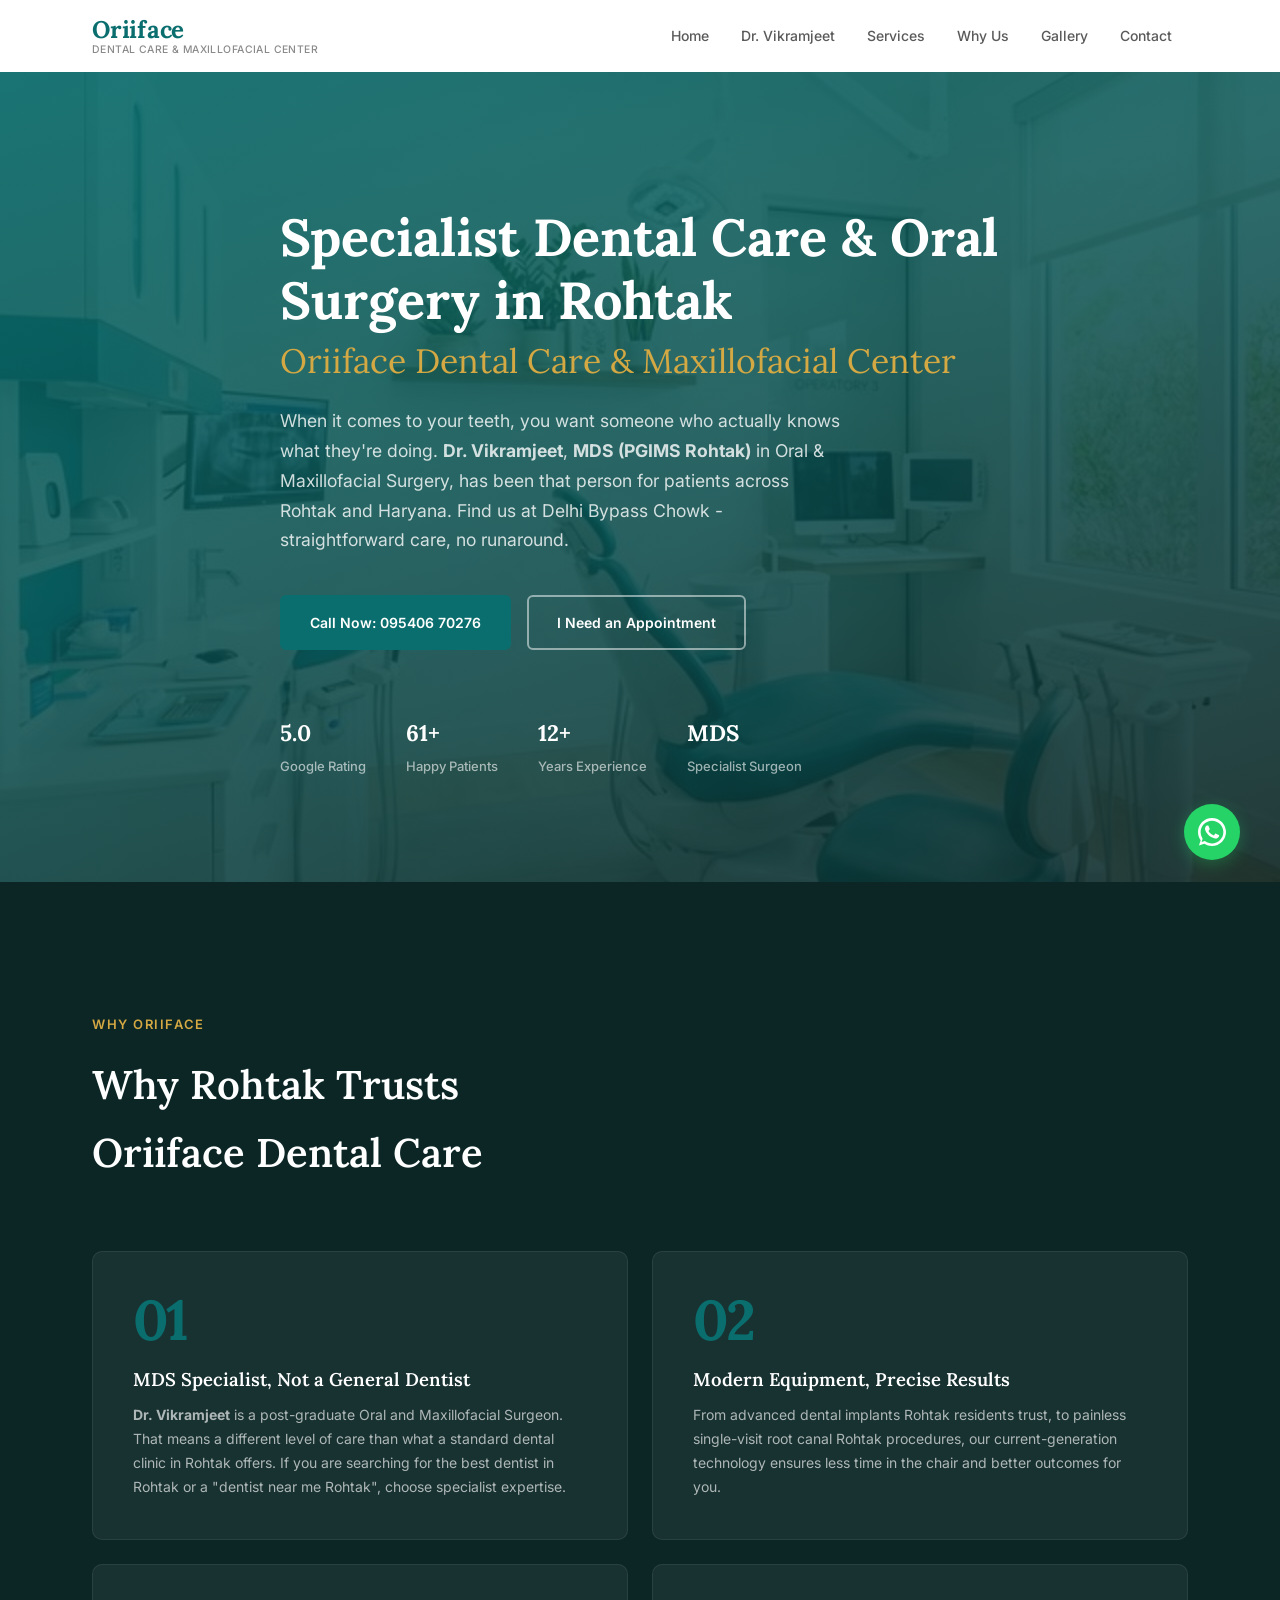
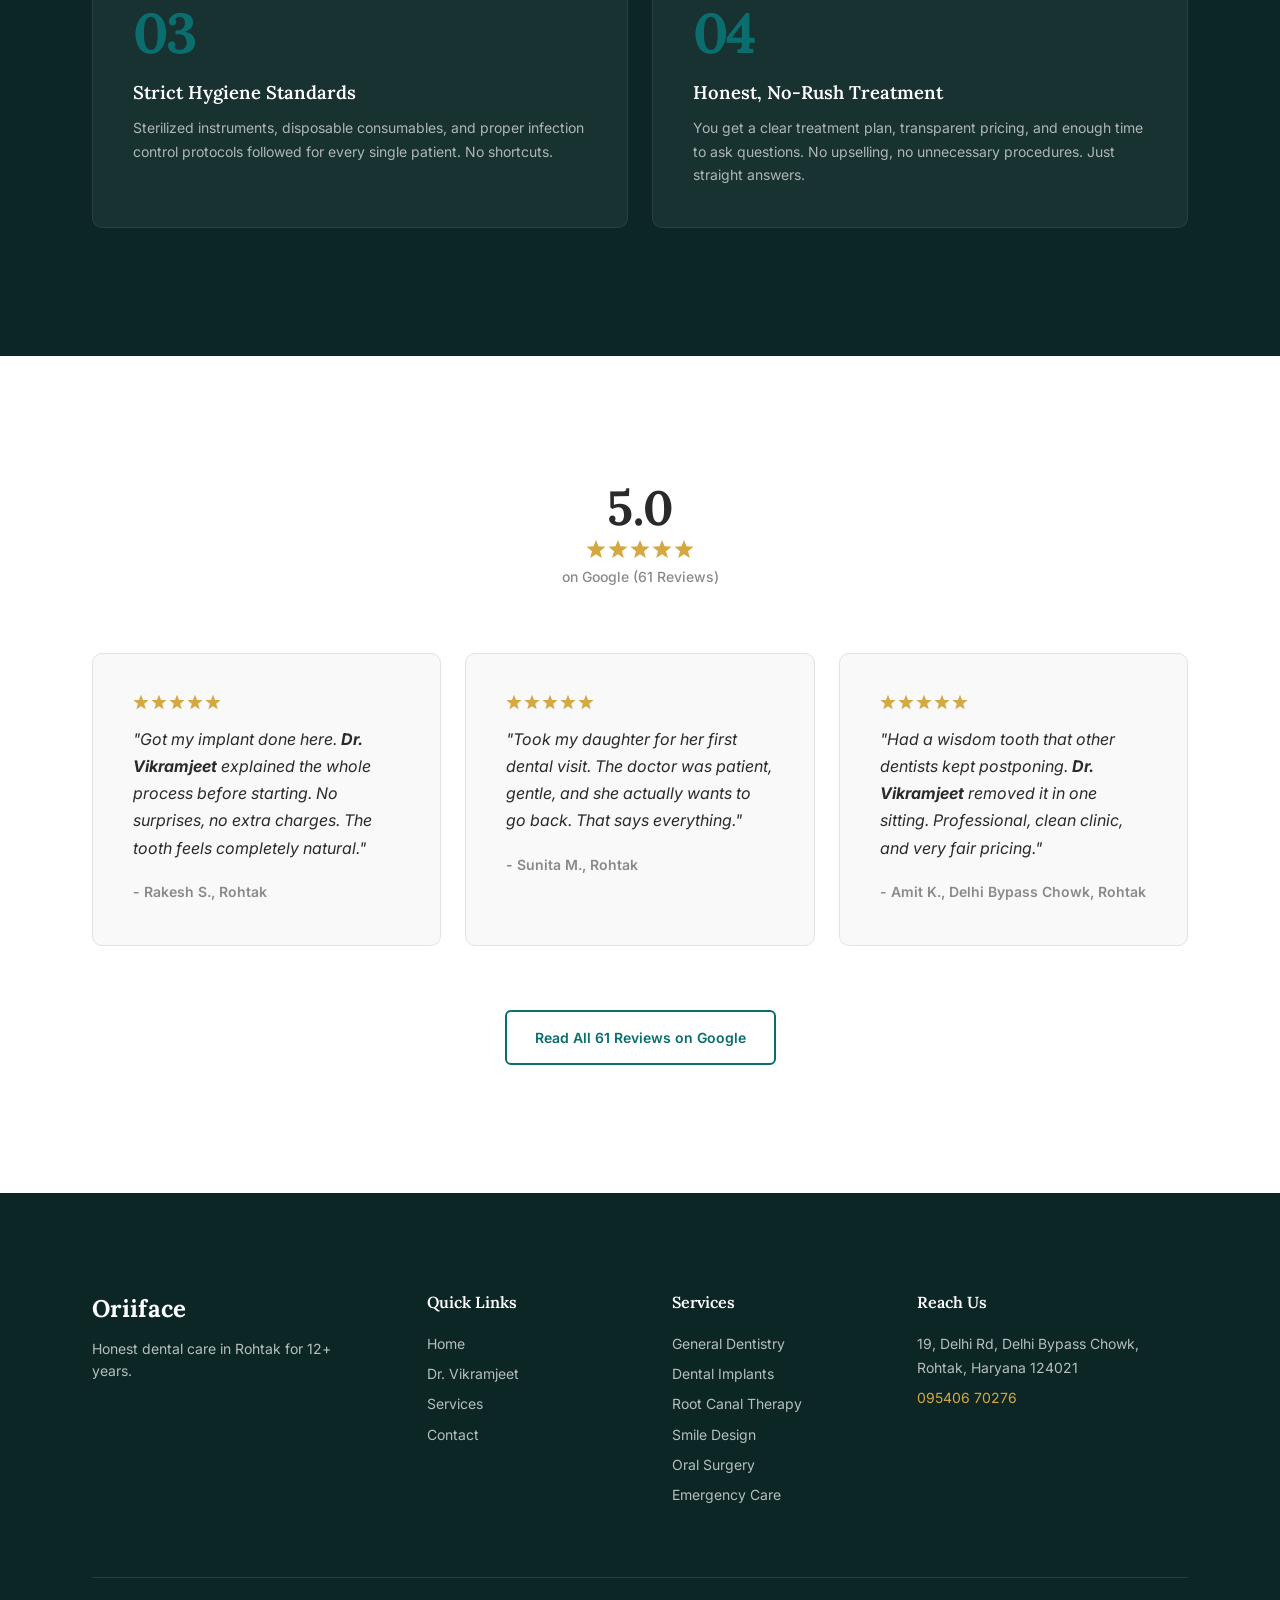
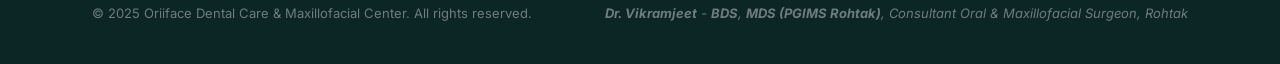
==== commit a6775f50: "chore(content): update hero subtitle copy" ====
--- a/index.html
+++ b/index.html
@@ -3,85 +3,130 @@
 <head>
   <meta charset="UTF-8">
   <meta name="viewport" content="width=device-width, initial-scale=1.0">
-  <title>Oriiface Dental Care &amp; Maxillofacial Center | Best Dentist in Rohtak, Haryana</title>
-  <meta name="description" content="Trusted dental clinic in Rohtak by Dr. Vikramjet, BDS MDS - Oral & Maxillofacial Surgeon with 12+ years experience. Implants, RCT, Smile Design & more. Call 095406 70276">
-  <meta name="keywords" content="dentist near me Rohtak, dental clinic Rohtak, best dentist in Rohtak, oral surgeon Rohtak, dental implants Rohtak, root canal Rohtak, MDS dentist Rohtak, smile design Rohtak, maxillofacial surgeon Rohtak, emergency dentist Rohtak, dental clinic near MDU Rohtak">
-  <link rel="canonical" href="https://oriifacedental.com/">
+  <meta name="robots" content="index, follow">
+  <meta name="googlebot" content="index, follow">
+  <link rel="canonical" href="https://orifacedental.vercel.app/">
+  <title>Best Dentist in Rohtak | Oriiface Dental Care & Maxillofacial Center</title>
+  <meta name="description" content="Top-rated dental clinic in Rohtak led by Dr. Vikramjeet, BDS MDS Oral Surgeon. Implants, RCT, Smile Design, Emergency Care. 5.0 Google Rating. Call 095406 70276.">
 
   <!-- Open Graph -->
-  <meta property="og:title" content="Oriiface Dental Care & Maxillofacial Center | Best Dentist in Rohtak">
-  <meta property="og:description" content="Trusted dental clinic in Rohtak by Dr. Vikramjet, BDS MDS. Implants, RCT, Smile Design & more.">
   <meta property="og:type" content="website">
-  <meta property="og:url" content="https://oriifacedental.com/">
+  <meta property="og:title" content="Best Dentist in Rohtak | Oriiface Dental Care & Maxillofacial Center">
+  <meta property="og:description" content="Top-rated dental clinic in Rohtak led by Dr. Vikramjeet, BDS MDS Oral Surgeon. Implants, RCT, Smile Design, Emergency Care. 5.0 Google Rating. Call 095406 70276.">
+  <meta property="og:url" content="https://orifacedental.vercel.app/">
+  <meta property="og:image" content="https://orifacedental.vercel.app/images/og-cover.jpg">
   <meta property="og:locale" content="en_IN">
-  <meta property="og:site_name" content="Oriiface Dental Care">
+  <meta property="og:site_name" content="Oriiface Dental Care & Maxillofacial Center">
+
+  <!-- Twitter Card -->
+  <meta name="twitter:card" content="summary_large_image">
+  <meta name="twitter:title" content="Best Dentist in Rohtak | Oriiface Dental Care & Maxillofacial Center">
+  <meta name="twitter:description" content="Top-rated dental clinic in Rohtak led by Dr. Vikramjeet, BDS MDS Oral Surgeon. Implants, RCT, Smile Design, Emergency Care. 5.0 Google Rating. Call 095406 70276.">
+  <meta name="twitter:image" content="https://orifacedental.vercel.app/images/og-cover.jpg">
 
   <!-- Google Fonts -->
   <link rel="preconnect" href="https://fonts.googleapis.com">
   <link rel="preconnect" href="https://fonts.gstatic.com" crossorigin>
-  <link href="https://fonts.googleapis.com/css2?family=Lora:ital,wght@0,400;0,500;0,600;0,700;1,400;1,500&family=Inter:wght@300;400;500;600;700&display=swap" rel="stylesheet">
-
-  <link rel="stylesheet" href="style.css">
-
-  <!-- JSON-LD Structured Data -->
+  <link rel="preload" as="style" href="https://fonts.googleapis.com/css2?family=Lora:ital,wght@0,400;0,500;0,600;0,700;1,400;1,500&family=Inter:wght@300;400;500;600;700&display=swap">
+  <link rel="stylesheet" href="https://fonts.googleapis.com/css2?family=Lora:ital,wght@0,400;0,500;0,600;0,700;1,400;1,500&family=Inter:wght@300;400;500;600;700&display=swap">
+
+  <link rel="stylesheet" href="style.css?v=3">
+
+  <!-- TO DO: Submit https://orifacedental.vercel.app/sitemap.xml to Google Search Console after deployment. Also verify ownership via Google Search Console HTML tag method and add the verification meta tag here. -->
   <script type="application/ld+json">
-  {
-    "@context": "https://schema.org",
-    "@type": ["Dentist", "LocalBusiness"],
-    "name": "Oriiface Dental Care & Maxillofacial Center",
-    "description": "Trusted dental clinic in Rohtak by Dr. Vikramjet, BDS MDS - Oral & Maxillofacial Surgeon with 12+ years experience.",
-    "url": "https://oriifacedental.com/",
-    "telephone": "+919540670276",
-    "priceRange": "$$",
-    "address": {
-      "@type": "PostalAddress",
-      "streetAddress": "19, Delhi Rd, MDU Campus Area",
-      "addressLocality": "Rohtak",
-      "addressRegion": "Haryana",
-      "postalCode": "124021",
-      "addressCountry": "IN"
+{
+  "@context": "https://schema.org",
+  "@type": ["Dentist", "LocalBusiness", "MedicalBusiness"],
+  "@id": "https://orifacedental.vercel.app",
+  "name": "Oriiface Dental Care & Maxillofacial Center",
+  "alternateName": "Oriiface Dental Rohtak",
+  "description": "Best dental clinic in Rohtak led by Dr. Vikramjeet, MDS Oral and Maxillofacial Surgeon with 12+ years of experience. Serving Rohtak, Haryana with general dentistry, implants, RCT, smile design, orthodontics and oral surgery.",
+  "url": "https://orifacedental.vercel.app",
+  "telephone": "+91-9540670276",
+  "priceRange": "₹₹",
+  "currenciesAccepted": "INR",
+  "paymentAccepted": "Cash, UPI, Card",
+  "image": "https://orifacedental.vercel.app/images/clinic.jpg",
+  "logo": "https://orifacedental.vercel.app/images/logo.png",
+  "address": {
+    "@type": "PostalAddress",
+    "streetAddress": "19, Delhi Road, Delhi Bypass Chowk",
+    "addressLocality": "Rohtak",
+    "addressRegion": "Haryana",
+    "postalCode": "124021",
+    "addressCountry": "IN"
+  },
+  "geo": {
+    "@type": "GeoCoordinates",
+    "latitude": "28.8955",
+    "longitude": "76.6066"
+  },
+  "openingHoursSpecification": [
+    {
+      "@type": "OpeningHoursSpecification",
+      "dayOfWeek": ["Monday","Tuesday","Wednesday","Thursday","Friday","Saturday"],
+      "opens": "09:00",
+      "closes": "17:00"
+    }
+  ],
+  "aggregateRating": {
+    "@type": "AggregateRating",
+    "ratingValue": "5.0",
+    "reviewCount": "61",
+    "bestRating": "5",
+    "worstRating": "1"
+  },
+  "review": [
+    {
+      "@type": "Review",
+      "author": {"@type": "Person", "name": "Rakesh S."},
+      "reviewRating": {"@type": "Rating", "ratingValue": "5"},
+      "reviewBody": "Got my implant done here. Dr. Vikramjeet explained the whole process before starting. No surprises, no extra charges. The tooth feels completely natural."
     },
-    "geo": {
-      "@type": "GeoCoordinates",
-      "latitude": 28.8955,
-      "longitude": 76.6066
+    {
+      "@type": "Review",
+      "author": {"@type": "Person", "name": "Sunita M."},
+      "reviewRating": {"@type": "Rating", "ratingValue": "5"},
+      "reviewBody": "Took my daughter for her first dental visit. The doctor was patient, gentle, and she actually wants to go back. That says everything."
     },
-    "openingHoursSpecification": [
-      {
-        "@type": "OpeningHoursSpecification",
-        "dayOfWeek": ["Monday", "Tuesday", "Wednesday", "Thursday", "Friday", "Saturday"],
-        "opens": "09:00",
-        "closes": "17:00"
-      }
-    ],
-    "aggregateRating": {
-      "@type": "AggregateRating",
-      "ratingValue": "5.0",
-      "reviewCount": "61",
-      "bestRating": "5"
-    },
-    "image": "https://oriifacedental.com/images/clinic.jpg",
-    "founder": {
-      "@type": "Person",
-      "name": "Dr. Vikramjet",
-      "jobTitle": "Consultant Oral and Maxillofacial Surgeon",
-      "qualifications": "BDS, MDS"
+    {
+      "@type": "Review",
+      "author": {"@type": "Person", "name": "Amit K."},
+      "reviewRating": {"@type": "Rating", "ratingValue": "5"},
+      "reviewBody": "Had a wisdom tooth that other dentists kept postponing. Dr. Vikramjeet removed it in one sitting. Professional, clean clinic, very fair pricing."
+    }
+  ],
+  "medicalSpecialty": "Dentistry",
+  "availableService": [
+    {"@type": "MedicalProcedure", "name": "General Dentistry"},
+    {"@type": "MedicalProcedure", "name": "Dental Implants"},
+    {"@type": "MedicalProcedure", "name": "Root Canal Therapy"},
+    {"@type": "MedicalProcedure", "name": "Smile Design"},
+    {"@type": "MedicalProcedure", "name": "Orthodontics"},
+    {"@type": "MedicalProcedure", "name": "Oral and Maxillofacial Surgery"},
+    {"@type": "MedicalProcedure", "name": "Cosmetic Dentistry"},
+    {"@type": "MedicalProcedure", "name": "Emergency Dental Care"},
+    {"@type": "MedicalProcedure", "name": "Pediatric Dentistry"}
+  ],
+  "hasMap": "https://maps.google.com/?q=Oriiface+Dental+Care+Rohtak",
+  "sameAs": [
+    "https://www.google.com/maps/place/Oriiface+dental+care"
+  ],
+  "founder": {
+    "@type": "Person",
+    "name": "Dr. Vikramjeet",
+    "jobTitle": "Consultant Oral and Maxillofacial Surgeon",
+    "description": "BDS, MDS - Oral and Maxillofacial Surgeon with 12+ years of experience. Ex-Resident PGIMS Rohtak, Ex-Senior Resident JLNMCH.",
+    "worksFor": {
+      "@type": "Organization",
+      "name": "Oriiface Dental Care & Maxillofacial Center"
     }
   }
+}
   </script>
 </head>
 <body>
 
-  <!-- Top Bar (Desktop) -->
-  <div class="top-bar" id="top-bar">
-    <div class="top-bar__inner container">
-      <a href="tel:+919540670276" class="top-bar__phone">095406 70276</a>
-      <div class="top-bar__right">
-        <span class="top-bar__rating">5.0 | 61 Reviews</span>
-        <a href="#contact" class="btn btn--accent btn--sm">Talk to Us</a>
-      </div>
-    </div>
-  </div>
 
   <!-- Header / Navigation -->
   <header class="header" id="header">
@@ -92,12 +137,12 @@
       </a>
       <nav class="nav" id="nav">
         <ul class="nav__list">
-          <li><a href="#hero" class="nav__link">Home</a></li>
-          <li><a href="#about" class="nav__link">Dr. Vikramjet</a></li>
-          <li><a href="#services" class="nav__link">Services</a></li>
-          <li><a href="#why-us" class="nav__link">Why Us</a></li>
-          <li><a href="#gallery" class="nav__link">Gallery</a></li>
-          <li><a href="#contact" class="nav__link">Contact</a></li>
+          <li><a href="index.html" class="nav__link">Home</a></li>
+          <li><a href="about.html" class="nav__link">Dr. Vikramjeet</a></li>
+          <li><a href="services.html" class="nav__link">Services</a></li>
+          <li><a href="index.html#why-us" class="nav__link">Why Us</a></li>
+          <li><a href="gallery.html" class="nav__link">Gallery</a></li>
+          <li><a href="contact.html" class="nav__link">Contact</a></li>
         </ul>
       </nav>
       <button class="hamburger" id="hamburger" aria-label="Open navigation menu" aria-expanded="false">
@@ -112,29 +157,30 @@
   <div class="mobile-nav" id="mobile-nav">
     <div class="mobile-nav__content">
       <ul class="mobile-nav__list">
-        <li><a href="#hero" class="mobile-nav__link">Home</a></li>
-        <li><a href="#about" class="mobile-nav__link">Dr. Vikramjet</a></li>
-        <li><a href="#services" class="mobile-nav__link">Services</a></li>
-        <li><a href="#why-us" class="mobile-nav__link">Why Us</a></li>
-        <li><a href="#gallery" class="mobile-nav__link">Gallery</a></li>
-        <li><a href="#contact" class="mobile-nav__link">Contact</a></li>
+        <li><a href="index.html" class="mobile-nav__link">Home</a></li>
+        <li><a href="about.html" class="mobile-nav__link">Dr. Vikramjeet</a></li>
+        <li><a href="services.html" class="mobile-nav__link">Services</a></li>
+        <li><a href="index.html#why-us" class="mobile-nav__link">Why Us</a></li>
+        <li><a href="gallery.html" class="mobile-nav__link">Gallery</a></li>
+        <li><a href="contact.html" class="mobile-nav__link">Contact</a></li>
       </ul>
       <a href="tel:+919540670276" class="mobile-nav__phone">095406 70276</a>
     </div>
   </div>
 
-  <!-- HERO SECTION -->
+  
+<!-- HERO SECTION -->
   <section class="hero" id="hero">
     <div class="hero__bg">
-      <img src="images/hero-bg.jpg" alt="Oriiface dental clinic interior in Rohtak" loading="eager" class="hero__bg-img">
+      <img src="images/hero-bg.jpg" alt="Oriiface Dental Care clinic interior Rohtak Haryana" loading="eager" fetchpriority="high" class="hero__bg-img">
       <div class="hero__overlay"></div>
     </div>
     <div class="hero__content container">
-      <h1 class="hero__title">Best Dental Clinic in Rohtak<br><span class="hero__title--accent">Oriiface Dental Care &amp; Maxillofacial Center</span></h1>
-      <p class="hero__subtitle">Led by Dr. Vikramjet - BDS, MDS, Oral & Maxillofacial Surgeon with 12+ years of expertise. Serving patients in Rohtak, Haryana with precise and honest dental care.</p>
+      <h1 class="hero__title">Specialist Dental Care &amp; Oral Surgery in Rohtak<br><span class="hero__title--accent">Oriiface Dental Care &amp; Maxillofacial Center</span></h1>
+      <p class="hero__subtitle">When it comes to your teeth, you want someone who actually knows what they're doing. <strong>Dr. Vikramjeet</strong>, <strong>MDS (PGIMS Rohtak)</strong> in Oral & Maxillofacial Surgery, has been that person for patients across Rohtak and Haryana. Find us at Delhi Bypass Chowk - straightforward care, no runaround.</p>
       <div class="hero__cta">
         <a href="tel:+919540670276" class="btn btn--primary">Call Now: 095406 70276</a>
-        <a href="#contact" class="btn btn--outline">I Need an Appointment</a>
+        <a href="contact.html" class="btn btn--outline">I Need an Appointment</a>
       </div>
       <div class="hero__trust">
         <div class="trust-badge">
@@ -153,190 +199,6 @@
           <span class="trust-badge__value">MDS</span>
           <span class="trust-badge__label">Specialist Surgeon</span>
         </div>
-      </div>
-    </div>
-  </section>
-
-  <!-- ABOUT DR. VIKRAMJET -->
-  <section class="about" id="about">
-    <div class="container">
-      <div class="about__grid">
-        <div class="about__photo-col">
-          <div class="about__photo-frame">
-            <img src="images/real-dr-vikram-desk.jpg" alt="Dr. Vikramjet, oral surgeon and dentist in Rohtak" loading="lazy" class="about__photo">
-          </div>
-        </div>
-        <div class="about__content-col">
-          <span class="section-tag">The Doctor</span>
-          <h2 class="about__title">Meet Dr. Vikramjet - Rohtak's Trusted Oral &amp; Maxillofacial Surgeon</h2>
-          <div class="about__bio">
-            <p>Dr. Vikramjet is one of Rohtak's most experienced dental specialists, with over 12 years in the field and a focused specialization in Oral and Maxillofacial Surgery. He holds both a Bachelor of Dental Surgery (BDS) and a Master of Dental Surgery (MDS), combining deep academic training with the precision that only comes from years of hands-on surgical work.</p>
-            <p>His residency at PGIMS Rohtak, one of Haryana's most respected medical institutions, was followed by a Senior Residency at Jawaharlal Nehru Medical College & Hospital (JLNMCH). Those years shaped him into the surgeon he is today, with direct exposure to complex dental and maxillofacial cases that most dentists never see.</p>
-            <p>Today, Dr. Vikramjet consults at two of Rohtak's leading hospitals, Nobel Health City and Holy Heart Superspeciality Hospital, alongside running Oriiface Dental Care & Maxillofacial Center. This presence across multiple top-tier institutions reflects the trust placed in his clinical judgment by Rohtak's medical community.</p>
-            <p>At Oriiface, every patient gets the same level of care, whether it is a simple cleaning or a complex jaw surgery. Dr. Vikramjet does not rush through appointments. He explains, he listens, and he treats with the kind of honesty you expect from a doctor you will see again.</p>
-            <p>For families in Rohtak and the surrounding areas, Dr. Vikramjet is the specialist they return to, and the one they send their friends to.</p>
-          </div>
-        </div>
-      </div>
-
-      <!-- Credentials Block -->
-      <div class="credentials">
-        <div class="credential">
-          <div class="credential__icon">
-            <svg width="24" height="24" viewBox="0 0 24 24" fill="none" stroke="currentColor" stroke-width="2"><path d="M22 10v6M2 10l10-5 10 5-10 5z"/><path d="M6 12v5c0 2 4 3 6 3s6-1 6-3v-5"/></svg>
-          </div>
-          <span class="credential__text">BDS + MDS (Oral & Maxillofacial Surgery)</span>
-        </div>
-        <div class="credential">
-          <div class="credential__icon">
-            <svg width="24" height="24" viewBox="0 0 24 24" fill="none" stroke="currentColor" stroke-width="2"><rect x="3" y="3" width="18" height="18" rx="2"/><path d="M12 8v8M8 12h8"/></svg>
-          </div>
-          <span class="credential__text">Ex-Resident, PGIMS Rohtak</span>
-        </div>
-        <div class="credential">
-          <div class="credential__icon">
-            <svg width="24" height="24" viewBox="0 0 24 24" fill="none" stroke="currentColor" stroke-width="2"><rect x="3" y="3" width="18" height="18" rx="2"/><path d="M12 8v8M8 12h8"/></svg>
-          </div>
-          <span class="credential__text">Ex-Senior Resident, JLNMCH</span>
-        </div>
-        <div class="credential">
-          <div class="credential__icon">
-            <svg width="24" height="24" viewBox="0 0 24 24" fill="none" stroke="currentColor" stroke-width="2"><path d="M3 21h18M5 21V7l7-4 7 4v14"/><path d="M9 21v-4h6v4"/><path d="M9 9h1M14 9h1M9 13h1M14 13h1"/></svg>
-          </div>
-          <span class="credential__text">Consultant - Nobel Health City, Rohtak</span>
-        </div>
-        <div class="credential">
-          <div class="credential__icon">
-            <svg width="24" height="24" viewBox="0 0 24 24" fill="none" stroke="currentColor" stroke-width="2"><path d="M3 21h18M5 21V7l7-4 7 4v14"/><path d="M9 21v-4h6v4"/><path d="M9 9h1M14 9h1M9 13h1M14 13h1"/></svg>
-          </div>
-          <span class="credential__text">Consultant - Holy Heart Superspeciality Hospital, Rohtak</span>
-        </div>
-        <div class="credential">
-          <div class="credential__icon">
-            <svg width="24" height="24" viewBox="0 0 24 24" fill="none" stroke="currentColor" stroke-width="2"><circle cx="12" cy="12" r="10"/><polyline points="12 6 12 12 16 14"/></svg>
-          </div>
-          <span class="credential__text">12+ Years of Experience in Dentistry</span>
-        </div>
-      </div>
-
-      <!-- Career Timeline -->
-      <div class="timeline" id="timeline">
-        <h3 class="timeline__heading">Career Path</h3>
-        <div class="timeline__track">
-          <div class="timeline__line"></div>
-          <div class="timeline__item" data-animate>
-            <div class="timeline__dot"></div>
-            <div class="timeline__card">
-              <span class="timeline__year">2010 - 2012</span>
-              <span class="timeline__label">BDS Graduation</span>
-            </div>
-          </div>
-          <div class="timeline__item" data-animate>
-            <div class="timeline__dot"></div>
-            <div class="timeline__card">
-              <span class="timeline__year">2012 - 2015</span>
-              <span class="timeline__label">Residency at PGIMS Rohtak</span>
-            </div>
-          </div>
-          <div class="timeline__item" data-animate>
-            <div class="timeline__dot"></div>
-            <div class="timeline__card">
-              <span class="timeline__year">2015 - 2017</span>
-              <span class="timeline__label">Senior Residency at JLNMCH</span>
-            </div>
-          </div>
-          <div class="timeline__item" data-animate>
-            <div class="timeline__dot"></div>
-            <div class="timeline__card">
-              <span class="timeline__year">2017 - Present</span>
-              <span class="timeline__label">Consultant Surgeon + Founded Oriiface Dental Care, Rohtak</span>
-            </div>
-          </div>
-        </div>
-      </div>
-    </div>
-  </section>
-
-  <!-- SERVICES SECTION -->
-  <section class="services" id="services">
-    <div class="container">
-      <span class="section-tag">What We Do</span>
-      <h2 class="services__title">Dental Services in Rohtak</h2>
-      <p class="services__subtitle">From routine checkups to oral surgery, all under one roof near MDU, Rohtak.</p>
-      <div class="services__grid">
-
-        <div class="service-card" id="service-general">
-          <div class="service-card__icon">
-            <svg width="32" height="32" viewBox="0 0 32 32" fill="none" stroke="currentColor" stroke-width="1.5"><path d="M16 4C12 4 9 7 9 11c0 3 1 5 2 7l3 9c.5 1.5 2.5 1.5 3 0l3-9c1-2 2-4 2-7 0-4-3-7-6-7z"/></svg>
-          </div>
-          <h3 class="service-card__name">General Dentistry</h3>
-          <p class="service-card__desc">Routine checkups, cleanings, fillings, and preventive care for the whole family.</p>
-        </div>
-
-        <div class="service-card" id="service-implants">
-          <div class="service-card__icon">
-            <svg width="32" height="32" viewBox="0 0 32 32" fill="none" stroke="currentColor" stroke-width="1.5"><rect x="13" y="4" width="6" height="8" rx="1"/><rect x="14" y="14" width="4" height="14" rx="1"/><line x1="14" y1="18" x2="18" y2="18"/><line x1="14" y1="22" x2="18" y2="22"/></svg>
-          </div>
-          <h3 class="service-card__name">Dental Implants</h3>
-          <p class="service-card__desc">Permanent tooth replacement with titanium precision implants placed by an MDS surgeon.</p>
-        </div>
-
-        <div class="service-card" id="service-rct">
-          <div class="service-card__icon">
-            <svg width="32" height="32" viewBox="0 0 32 32" fill="none" stroke="currentColor" stroke-width="1.5"><path d="M16 4c-4 0-7 3-7 7 0 3 1 5 2 7l3 9c.5 1.5 2.5 1.5 3 0l3-9c1-2 2-4 2-7 0-4-3-7-6-7z"/><line x1="16" y1="8" x2="16" y2="20"/></svg>
-          </div>
-          <h3 class="service-card__name">Root Canal Therapy</h3>
-          <p class="service-card__desc">Pain-free RCT with modern rotary endodontics. Done right, done once.</p>
-        </div>
-
-        <div class="service-card" id="service-smile">
-          <div class="service-card__icon">
-            <svg width="32" height="32" viewBox="0 0 32 32" fill="none" stroke="currentColor" stroke-width="1.5"><circle cx="16" cy="16" r="12"/><path d="M10 18c2 3 4 4 6 4s4-1 6-4"/></svg>
-          </div>
-          <h3 class="service-card__name">Smile Design</h3>
-          <p class="service-card__desc">Custom smile makeovers using veneers, whitening, and tooth reshaping.</p>
-        </div>
-
-        <div class="service-card" id="service-ortho">
-          <div class="service-card__icon">
-            <svg width="32" height="32" viewBox="0 0 32 32" fill="none" stroke="currentColor" stroke-width="1.5"><rect x="5" y="12" width="22" height="8" rx="4"/><line x1="11" y1="12" x2="11" y2="20"/><line x1="16" y1="12" x2="16" y2="20"/><line x1="21" y1="12" x2="21" y2="20"/></svg>
-          </div>
-          <h3 class="service-card__name">Orthodontics</h3>
-          <p class="service-card__desc">Braces and aligners for straighter teeth, fitted and monitored by a specialist.</p>
-        </div>
-
-        <div class="service-card" id="service-maxillofacial">
-          <div class="service-card__icon">
-            <svg width="32" height="32" viewBox="0 0 32 32" fill="none" stroke="currentColor" stroke-width="1.5"><path d="M8 8l4-4h8l4 4v6c0 6-4 12-8 14-4-2-8-8-8-14z"/><path d="M12 14h8M16 10v8"/></svg>
-          </div>
-          <h3 class="service-card__name">Oral &amp; Maxillofacial Surgery</h3>
-          <p class="service-card__desc">Wisdom teeth removal, jaw surgery, and complex extractions by an MDS surgeon.</p>
-        </div>
-
-        <div class="service-card" id="service-cosmetic">
-          <div class="service-card__icon">
-            <svg width="32" height="32" viewBox="0 0 32 32" fill="none" stroke="currentColor" stroke-width="1.5"><path d="M16 4l3 6h7l-5.5 4 2 7L16 17l-6.5 4 2-7L6 10h7z"/></svg>
-          </div>
-          <h3 class="service-card__name">Cosmetic Dentistry</h3>
-          <p class="service-card__desc">Teeth whitening, composite bonding, and aesthetic fixes for a better smile.</p>
-        </div>
-
-        <div class="service-card" id="service-emergency">
-          <div class="service-card__icon">
-            <svg width="32" height="32" viewBox="0 0 32 32" fill="none" stroke="currentColor" stroke-width="1.5"><circle cx="16" cy="16" r="12"/><path d="M16 10v6l4 2"/></svg>
-          </div>
-          <h3 class="service-card__name">Emergency Dental Care</h3>
-          <p class="service-card__desc">Immediate relief for dental pain, broken teeth, and urgent cases in Rohtak.</p>
-        </div>
-
-        <div class="service-card" id="service-pediatric">
-          <div class="service-card__icon">
-            <svg width="32" height="32" viewBox="0 0 32 32" fill="none" stroke="currentColor" stroke-width="1.5"><circle cx="16" cy="12" r="6"/><path d="M10 26c0-3.3 2.7-6 6-6s6 2.7 6 6"/></svg>
-          </div>
-          <h3 class="service-card__name">Pediatric Dentistry</h3>
-          <p class="service-card__desc">Gentle, child-friendly dental care. We make the first visit easy.</p>
-        </div>
-
       </div>
     </div>
   </section>
@@ -348,30 +210,22 @@
       <h2 class="why-us__title">Why Rohtak Trusts Oriiface Dental Care</h2>
       <div class="why-us__grid">
         <div class="why-card" id="why-specialist">
-          <div class="why-card__icon-wrap">
-            <svg width="28" height="28" viewBox="0 0 28 28" fill="none" stroke="currentColor" stroke-width="1.5"><path d="M22 10v6M2 10l10-5 10 5-10 5z"/><path d="M6 12v5c0 2 4 3 6 3s6-1 6-3v-5"/></svg>
-          </div>
+          <div class="why-card__num">01</div>
           <h3 class="why-card__title">MDS Specialist, Not a General Dentist</h3>
-          <p class="why-card__desc">Dr. Vikramjet is a post-graduate Oral and Maxillofacial Surgeon. That is a different qualification, a different skillset, and a different level of care than what most dental clinics in Rohtak offer.</p>
+          <p class="why-card__desc"><strong>Dr. Vikramjeet</strong> is a post-graduate Oral and Maxillofacial Surgeon. That means a different level of care than what a standard dental clinic in Rohtak offers. If you are searching for the best dentist in Rohtak or a "dentist near me Rohtak", choose specialist expertise.</p>
         </div>
         <div class="why-card" id="why-tech">
-          <div class="why-card__icon-wrap">
-            <svg width="28" height="28" viewBox="0 0 28 28" fill="none" stroke="currentColor" stroke-width="1.5"><rect x="2" y="4" width="24" height="16" rx="2"/><line x1="8" y1="24" x2="20" y2="24"/><line x1="14" y1="20" x2="14" y2="24"/></svg>
-          </div>
+          <div class="why-card__num">02</div>
           <h3 class="why-card__title">Modern Equipment, Precise Results</h3>
-          <p class="why-card__desc">The clinic uses current-generation dental technology for diagnostics and treatment. Better equipment means less time in the chair and better outcomes for you.</p>
+          <p class="why-card__desc">From advanced dental implants Rohtak residents trust, to painless single-visit root canal Rohtak procedures, our current-generation technology ensures less time in the chair and better outcomes for you.</p>
         </div>
         <div class="why-card" id="why-hygiene">
-          <div class="why-card__icon-wrap">
-            <svg width="28" height="28" viewBox="0 0 28 28" fill="none" stroke="currentColor" stroke-width="1.5"><path d="M12 2l2 6h6l-5 4 2 6-5-4-5 4 2-6-5-4h6z"/></svg>
-          </div>
+          <div class="why-card__num">03</div>
           <h3 class="why-card__title">Strict Hygiene Standards</h3>
           <p class="why-card__desc">Sterilized instruments, disposable consumables, and proper infection control protocols followed for every single patient. No shortcuts.</p>
         </div>
         <div class="why-card" id="why-patient">
-          <div class="why-card__icon-wrap">
-            <svg width="28" height="28" viewBox="0 0 28 28" fill="none" stroke="currentColor" stroke-width="1.5"><path d="M14 24C8 20 3 16 3 11a5 5 0 0110 0h2a5 5 0 0110 0c0 5-5 9-11 13z"/></svg>
-          </div>
+          <div class="why-card__num">04</div>
           <h3 class="why-card__title">Honest, No-Rush Treatment</h3>
           <p class="why-card__desc">You get a clear treatment plan, transparent pricing, and enough time to ask questions. No upselling, no unnecessary procedures. Just straight answers.</p>
         </div>
@@ -404,7 +258,7 @@
             <svg width="16" height="16" viewBox="0 0 20 20" fill="#D4A843"><polygon points="10,1 12.59,7.36 19.51,7.64 14,12.14 15.82,19.02 10,15.27 4.18,19.02 6,12.14 0.49,7.64 7.41,7.36"/></svg>
             <svg width="16" height="16" viewBox="0 0 20 20" fill="#D4A843"><polygon points="10,1 12.59,7.36 19.51,7.64 14,12.14 15.82,19.02 10,15.27 4.18,19.02 6,12.14 0.49,7.64 7.41,7.36"/></svg>
           </div>
-          <p class="review-card__text">"Got my implant done here. Dr. Vikramjet explained the whole process before starting. No surprises, no extra charges. The tooth feels completely natural."</p>
+          <p class="review-card__text">"Got my implant done here. <strong>Dr. Vikramjeet</strong> explained the whole process before starting. No surprises, no extra charges. The tooth feels completely natural."</p>
           <span class="review-card__author">- Rakesh S., Rohtak</span>
         </div>
         <div class="review-card">
@@ -426,8 +280,8 @@
             <svg width="16" height="16" viewBox="0 0 20 20" fill="#D4A843"><polygon points="10,1 12.59,7.36 19.51,7.64 14,12.14 15.82,19.02 10,15.27 4.18,19.02 6,12.14 0.49,7.64 7.41,7.36"/></svg>
             <svg width="16" height="16" viewBox="0 0 20 20" fill="#D4A843"><polygon points="10,1 12.59,7.36 19.51,7.64 14,12.14 15.82,19.02 10,15.27 4.18,19.02 6,12.14 0.49,7.64 7.41,7.36"/></svg>
           </div>
-          <p class="review-card__text">"Had a wisdom tooth that other dentists kept postponing. Dr. Vikramjet removed it in one sitting. Professional, clean clinic, and very fair pricing."</p>
-          <span class="review-card__author">- Amit K., near MDU Rohtak</span>
+          <p class="review-card__text">"Had a wisdom tooth that other dentists kept postponing. <strong>Dr. Vikramjeet</strong> removed it in one sitting. Professional, clean clinic, and very fair pricing."</p>
+          <span class="review-card__author">- Amit K., Delhi Bypass Chowk, Rohtak</span>
         </div>
       </div>
       <div class="reviews__cta">
@@ -436,108 +290,8 @@
     </div>
   </section>
 
-  <!-- GALLERY SECTION -->
-  <section class="gallery" id="gallery">
-    <div class="container">
-      <span class="section-tag">Our Space</span>
-      <h2 class="gallery__title">Inside Oriiface - Clinic &amp; Patient Care in Rohtak</h2>
-      <div class="gallery__grid">
-        <div class="gallery__item">
-          <img src="images/real-dr-vikram-standing.jpg" alt="Dr. Vikramjet standing at Oriiface dental clinic Rohtak" loading="lazy" class="gallery__img" data-lightbox>
-        </div>
-        <div class="gallery__item">
-          <img src="images/real-surgery-closeup.jpg" alt="Dental operating procedure at Oriiface clinic" loading="lazy" class="gallery__img" data-lightbox>
-        </div>
-        <div class="gallery__item">
-          <img src="images/real-surgeons-operating.jpg" alt="Surgeons operating at dentist Rohtak Oriiface" loading="lazy" class="gallery__img" data-lightbox>
-        </div>
-        <div class="gallery__item">
-          <img src="images/real-surgeons-group.jpg" alt="Surgical team at Oriiface clinic Rohtak" loading="lazy" class="gallery__img" data-lightbox>
-        </div>
-        <div class="gallery__item">
-          <img src="images/gallery-5.jpg" alt="Dr. Vikramjet treating patient dental clinic Rohtak" loading="lazy" class="gallery__img" data-lightbox>
-        </div>
-        <div class="gallery__item">
-          <img src="images/gallery-6.jpg" alt="Smile transformation results dentist Rohtak" loading="lazy" class="gallery__img" data-lightbox>
-        </div>
-      </div>
-    </div>
-  </section>
-
-  <!-- Lightbox -->
-  <div class="lightbox" id="lightbox">
-    <button class="lightbox__close" id="lightbox-close" aria-label="Close lightbox">&times;</button>
-    <img src="" alt="" class="lightbox__img" id="lightbox-img">
-  </div>
-
-  <!-- LOCATION & CONTACT -->
-  <section class="contact" id="contact">
-    <div class="container">
-      <span class="section-tag">Find Us</span>
-      <h2 class="contact__title">Visit Oriiface Dental Care in Rohtak</h2>
-      <div class="contact__grid">
-        <div class="contact__map">
-          <iframe
-            src="https://www.google.com/maps/embed?pb=!1m18!1m12!1m3!1d3490.785!2d76.6044!3d28.8955!2m3!1f0!2f0!3f0!3m2!1i1024!2i768!4f13.1!3m3!1m2!1s0x0%3A0x0!2zMjjCsDUzJzQzLjgiTiA3NsKwMzYnMjMuOCJF!5e0!3m2!1sen!2sin!4v1"
-            width="100%"
-            height="100%"
-            style="border:0; border-radius: 12px;"
-            allowfullscreen=""
-            loading="lazy"
-            referrerpolicy="no-referrer-when-downgrade"
-            title="Oriiface Dental Care location map Rohtak">
-          </iframe>
-        </div>
-        <div class="contact__info">
-          <div class="contact__details">
-            <div class="contact__detail">
-              <svg width="20" height="20" viewBox="0 0 24 24" fill="none" stroke="currentColor" stroke-width="2"><path d="M21 10c0 7-9 13-9 13s-9-6-9-13a9 9 0 0118 0z"/><circle cx="12" cy="10" r="3"/></svg>
-              <span>19, Delhi Rd, MDU Campus, Delhi Bypass, Rohtak, Haryana 124021</span>
-            </div>
-            <div class="contact__detail">
-              <svg width="20" height="20" viewBox="0 0 24 24" fill="none" stroke="currentColor" stroke-width="2"><path d="M22 16.92v3a2 2 0 01-2.18 2 19.79 19.79 0 01-8.63-3.07 19.5 19.5 0 01-6-6 19.79 19.79 0 01-3.07-8.67A2 2 0 014.11 2h3a2 2 0 012 1.72c.127.96.361 1.903.7 2.81a2 2 0 01-.45 2.11L8.09 9.91a16 16 0 006 6l1.27-1.27a2 2 0 012.11-.45c.907.339 1.85.573 2.81.7A2 2 0 0122 16.92z"/></svg>
-              <a href="tel:+919540670276">095406 70276</a>
-            </div>
-            <div class="contact__detail">
-              <svg width="20" height="20" viewBox="0 0 24 24" fill="none" stroke="currentColor" stroke-width="2"><circle cx="12" cy="12" r="10"/><polyline points="12 6 12 12 16 14"/></svg>
-              <span>Mon - Sat: 9:00 AM - 5:00 PM</span>
-            </div>
-          </div>
-
-          <form class="contact__form" id="contact-form">
-            <h3 class="contact__form-title">Request an Appointment</h3>
-            <div class="form-group">
-              <input type="text" name="name" id="form-name" placeholder="Your Name" required class="form-input">
-            </div>
-            <div class="form-group">
-              <input type="tel" name="phone" id="form-phone" placeholder="Phone Number" required class="form-input">
-            </div>
-            <div class="form-group">
-              <select name="service" id="form-service" required class="form-input form-select">
-                <option value="" disabled selected>What do you need help with?</option>
-                <option value="general">General Checkup / Cleaning</option>
-                <option value="implants">Dental Implants</option>
-                <option value="rct">Root Canal</option>
-                <option value="smile">Smile Design</option>
-                <option value="orthodontics">Braces / Aligners</option>
-                <option value="surgery">Oral Surgery / Extraction</option>
-                <option value="cosmetic">Cosmetic Dentistry</option>
-                <option value="emergency">Dental Emergency</option>
-                <option value="pediatric">Child Dental Care</option>
-                <option value="other">Something Else</option>
-              </select>
-            </div>
-            <div class="form-group">
-              <input type="text" name="time" id="form-time" placeholder="Preferred Time (e.g., Morning, 3 PM)" class="form-input">
-            </div>
-            <button type="submit" class="btn btn--primary btn--full">Send My Request</button>
-          </form>
-        </div>
-      </div>
-    </div>
-  </section>
-
-  <!-- FOOTER -->
+  
+<!-- FOOTER -->
   <footer class="footer" id="footer">
     <div class="container">
       <div class="footer__grid">
@@ -548,10 +302,10 @@
         <div class="footer__links">
           <h4 class="footer__heading">Quick Links</h4>
           <ul>
-            <li><a href="#hero">Home</a></li>
-            <li><a href="#about">Dr. Vikramjet</a></li>
-            <li><a href="#services">Services</a></li>
-            <li><a href="#contact">Contact</a></li>
+            <li><a href="index.html">Home</a></li>
+            <li><a href="about.html">Dr. Vikramjeet</a></li>
+            <li><a href="services.html">Services</a></li>
+            <li><a href="contact.html">Contact</a></li>
           </ul>
         </div>
         <div class="footer__services-list">
@@ -567,13 +321,13 @@
         </div>
         <div class="footer__contact">
           <h4 class="footer__heading">Reach Us</h4>
-          <p>19, Delhi Rd, MDU Campus, Rohtak, Haryana 124021</p>
+          <p>19, Delhi Rd, Delhi Bypass Chowk, Rohtak, Haryana 124021</p>
           <p><a href="tel:+919540670276">095406 70276</a></p>
         </div>
       </div>
       <div class="footer__bottom">
         <p>&copy; 2025 Oriiface Dental Care & Maxillofacial Center. All rights reserved.</p>
-        <p class="footer__disclaimer">Dr. Vikramjet - BDS, MDS, Consultant Oral & Maxillofacial Surgeon, Rohtak</p>
+        <p class="footer__disclaimer"><strong>Dr. Vikramjeet</strong> - <strong>BDS</strong>, <strong>MDS (PGIMS Rohtak)</strong>, Consultant Oral & Maxillofacial Surgeon, Rohtak</p>
       </div>
     </div>
   </footer>
@@ -588,7 +342,7 @@
       <svg width="18" height="18" viewBox="0 0 24 24" fill="currentColor"><path d="M17.472 14.382c-.297-.149-1.758-.867-2.03-.967-.273-.099-.471-.148-.67.15-.197.297-.767.966-.94 1.164-.173.199-.347.223-.644.075-.297-.15-1.255-.463-2.39-1.475-.883-.788-1.48-1.761-1.653-2.059-.173-.297-.018-.458.13-.606.134-.133.298-.347.446-.52.149-.174.198-.298.298-.497.099-.198.05-.371-.025-.52-.075-.149-.669-1.612-.916-2.207-.242-.579-.487-.5-.669-.51-.173-.008-.371-.01-.57-.01-.198 0-.52.074-.792.372-.272.297-1.04 1.016-1.04 2.479 0 1.462 1.065 2.875 1.213 3.074.149.198 2.096 3.2 5.077 4.487.709.306 1.262.489 1.694.625.712.227 1.36.195 1.871.118.571-.085 1.758-.719 2.006-1.413.248-.694.248-1.289.173-1.413-.074-.124-.272-.198-.57-.347z"/><path d="M12 0C5.373 0 0 5.373 0 12c0 2.625.846 5.059 2.284 7.034L.79 23.492l4.6-1.47A11.94 11.94 0 0012 24c6.627 0 12-5.373 12-12S18.627 0 12 0zm0 21.75c-2.15 0-4.13-.685-5.75-1.846l-.413-.27-2.727.87.903-2.653-.297-.44A9.718 9.718 0 012.25 12c0-5.385 4.365-9.75 9.75-9.75S21.75 6.615 21.75 12s-4.365 9.75-9.75 9.75z"/></svg>
       WhatsApp
     </a>
-    <a href="#contact" class="mobile-bar__btn mobile-bar__btn--book">
+    <a href="contact.html" class="mobile-bar__btn mobile-bar__btn--book">
       <svg width="18" height="18" viewBox="0 0 24 24" fill="none" stroke="currentColor" stroke-width="2"><rect x="3" y="4" width="18" height="18" rx="2"/><line x1="16" y1="2" x2="16" y2="6"/><line x1="8" y1="2" x2="8" y2="6"/><line x1="3" y1="10" x2="21" y2="10"/></svg>
       Book
     </a>
--- a/style.css
+++ b/style.css
@@ -533,28 +533,46 @@
 .about__photo-frame {
   position: relative;
   border-radius: var(--radius-lg);
-  overflow: hidden;
   aspect-ratio: 3/4;
   background: var(--color-bg-alt);
-}
-
-.about__photo-frame::after {
-  content: '';
+  border-left: 6px solid var(--color-primary);
+  box-shadow: -12px 12px 0 rgba(11,110,110,0.08);
+  overflow: hidden;
+}
+
+.about__photo {
   position: absolute;
-  inset: 0;
-  border: 4px solid transparent;
-  border-radius: var(--radius-lg);
-  background: linear-gradient(135deg, var(--color-primary), var(--color-accent)) border-box;
-  -webkit-mask: linear-gradient(#fff 0 0) padding-box, linear-gradient(#fff 0 0);
-  -webkit-mask-composite: xor;
-  mask-composite: exclude;
-  pointer-events: none;
-}
-
-.about__photo {
+  top: 0;
+  left: 0;
   width: 100%;
   height: 100%;
   object-fit: cover;
+  display: block;
+}
+
+.about__photo-stats {
+  display: flex;
+  justify-content: space-between;
+  margin-top: calc(var(--space-md) + 12px);
+  padding: var(--space-sm) var(--space-md);
+  background: var(--color-white);
+  border: 1px solid var(--color-border);
+  border-radius: var(--radius-md);
+  box-shadow: var(--shadow-sm);
+}
+
+.stat-line {
+  font-size: var(--fs-small);
+  color: var(--color-text-light);
+  line-height: 1.3;
+}
+
+.stat-line strong {
+  display: block;
+  color: var(--color-primary);
+  font-family: var(--font-heading);
+  font-size: 1.25rem;
+  margin-bottom: 2px;
 }
 
 .about__title {
@@ -594,29 +612,18 @@
   display: grid;
   grid-template-columns: repeat(3, 1fr);
   gap: var(--space-sm);
-  margin-bottom: var(--space-xl);
+  margin-bottom: var(--space-lg);
 }
 
 .credential {
   display: flex;
   align-items: center;
-  gap: var(--space-sm);
   padding: var(--space-sm) var(--space-md);
-  background: var(--color-bg);
-  border-radius: var(--radius-md);
+  background: var(--color-white);
+  border-radius: var(--radius-sm);
   border: 1px solid var(--color-border);
-}
-
-.credential__icon {
-  flex-shrink: 0;
-  width: 40px;
-  height: 40px;
-  display: flex;
-  align-items: center;
-  justify-content: center;
-  border-radius: var(--radius-sm);
-  background: rgba(11,110,110,0.08);
-  color: var(--color-primary);
+  border-left: 4px solid var(--color-primary);
+  box-shadow: var(--shadow-sm);
 }
 
 .credential__text {
@@ -634,7 +641,7 @@
 
 /* --- Career Timeline --- */
 .timeline {
-  padding: var(--space-lg) 0 0;
+  padding: var(--space-sm) 0 0;
 }
 
 .timeline__heading {
@@ -650,17 +657,19 @@
   position: relative;
   display: flex;
   justify-content: space-between;
-  align-items: flex-start;
+  align-items: stretch;
   padding: var(--space-lg) 0;
 }
 
 .timeline__line {
   position: absolute;
-  top: calc(var(--space-lg) + 8px);
+  top: 50%;
   left: 0;
   right: 0;
   height: 2px;
   background: var(--color-border);
+  transform: translateY(-50%);
+  z-index: 0;
 }
 
 .timeline__item {
@@ -668,15 +677,11 @@
   display: flex;
   flex-direction: column;
   align-items: center;
+  justify-content: center;
   flex: 1;
-  opacity: 0;
-  transform: translateY(20px);
-  transition: opacity 0.6s ease, transform 0.6s ease;
-}
-
-.timeline__item.animate-in {
-  opacity: 1;
-  transform: translateY(0);
+  text-align: center;
+  gap: 12px;
+  z-index: 1;
 }
 
 .timeline__dot {
@@ -684,72 +689,82 @@
   height: 18px;
   border-radius: 50%;
   background: var(--color-white);
-  border: 3px solid var(--color-primary);
-  z-index: 1;
+  border: 4px solid var(--color-primary);
   flex-shrink: 0;
-  transition: var(--transition);
-}
-
-.timeline__item:hover .timeline__dot {
-  background: var(--color-primary);
-  transform: scale(1.2);
-}
-
-.timeline__card {
-  text-align: center;
-  padding-top: var(--space-sm);
-  max-width: 180px;
 }
 
 .timeline__year {
-  display: block;
   font-family: var(--font-heading);
   font-size: var(--fs-small);
   font-weight: 700;
   color: var(--color-primary);
-  margin-bottom: 0.25rem;
 }
 
 .timeline__label {
   font-size: var(--fs-xs);
   color: var(--color-text-light);
   line-height: 1.4;
+  max-width: 180px;
 }
 
 @media (max-width: 768px) {
+  .timeline {
+    padding-top: var(--space-lg);
+  }
+
   .timeline__track {
     flex-direction: column;
-    gap: 0;
-    padding-left: 30px;
+    padding-left: 0;
+    gap: var(--space-lg);
   }
 
   .timeline__line {
     top: 0;
     bottom: 0;
     left: 8px;
-    right: auto;
     width: 2px;
-    height: auto;
+    height: 100%;
+    transform: none;
   }
 
   .timeline__item {
-    flex-direction: row;
-    align-items: flex-start;
-    gap: var(--space-md);
-    padding-bottom: var(--space-lg);
-  }
-
-  .timeline__card {
+    display: grid;
+    grid-template-columns: 18px 1fr;
+    grid-template-rows: auto auto;
+    column-gap: var(--space-md);
+    row-gap: 4px;
     text-align: left;
-    padding-top: 0;
+    width: 100%;
+  }
+
+  .timeline__dot {
+    grid-column: 1 / 2;
+    grid-row: 1 / 3;
+    align-self: flex-start;
+    margin-top: 2px;
+  }
+
+  .timeline__year {
+    grid-column: 2 / 3;
+    grid-row: 1 / 2;
+  }
+
+  .timeline__label {
+    grid-column: 2 / 3;
+    grid-row: 2 / 3;
     max-width: none;
   }
-
-  .timeline__dot {
-    position: relative;
-    left: -30px;
-    margin-right: -30px;
-  }
+}
+
+/* --- Why Us Numbers --- */
+.why-card__num {
+  font-family: var(--font-heading);
+  font-size: 3.5rem;
+  font-weight: 700;
+  color: var(--color-primary);
+  line-height: 1;
+  margin-bottom: var(--space-sm);
+  letter-spacing: -0.05em;
 }
 
 
@@ -1175,22 +1190,37 @@
 .form-input {
   width: 100%;
   padding: 0.85rem 1rem;
+  background: var(--color-bg);
   border: 1px solid var(--color-border);
   border-radius: var(--radius-sm);
-  background: var(--color-bg);
   color: var(--color-text);
-  font-size: var(--fs-body);
-  transition: border-color var(--transition);
-  -webkit-appearance: none;
+  transition: var(--transition);
 }
 
 .form-input:focus {
   outline: none;
   border-color: var(--color-primary);
-  box-shadow: 0 0 0 3px rgba(11,110,110,0.1);
+  box-shadow: 0 0 0 2px rgba(11,110,110,0.1);
+}
+
+.form-input.is-invalid {
+  border-color: #d32f2f;
+  background-color: #fffafa;
+}
+
+.form-error {
+  color: #d32f2f;
+  font-size: var(--fs-xs);
+  margin-top: 4px;
+  display: none;
+}
+.form-error.is-visible {
+  display: block;
 }
 
 .form-select {
+  appearance: none;
+  -webkit-appearance: none;
   cursor: pointer;
 }
 
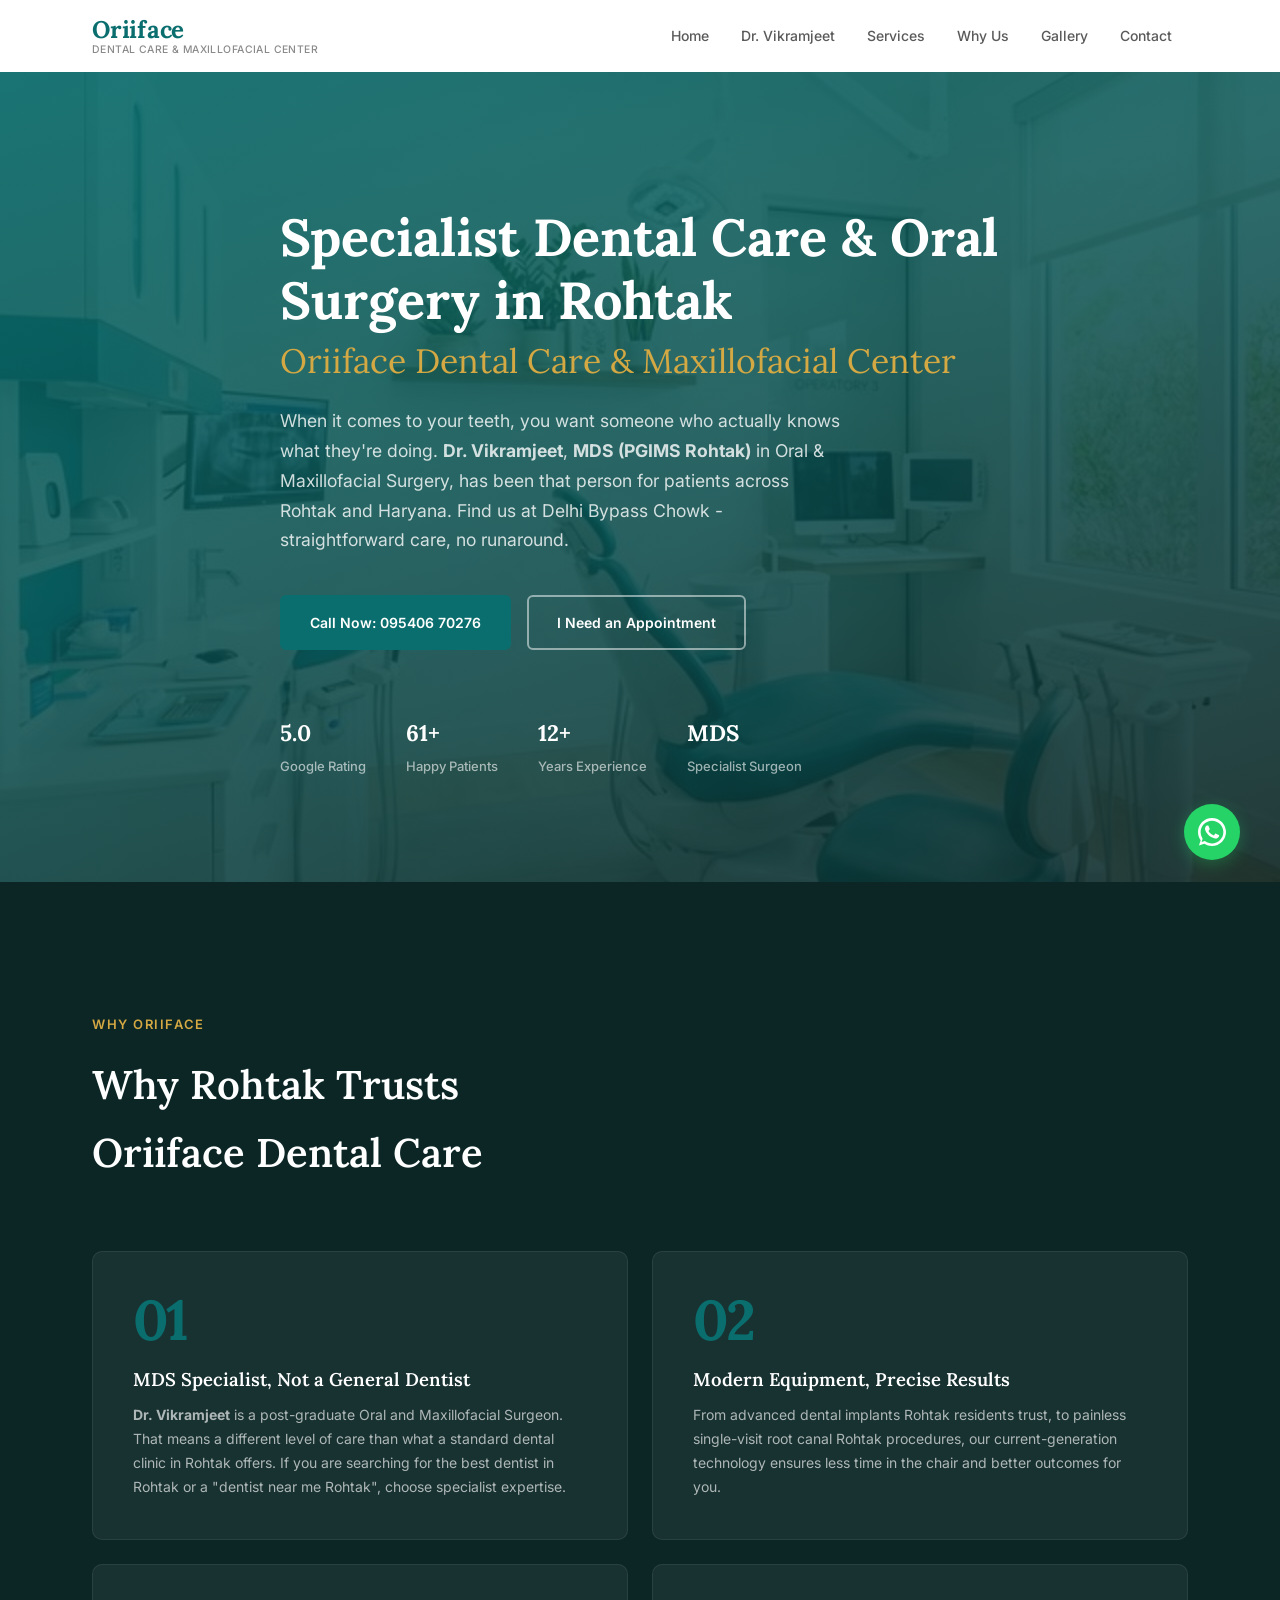
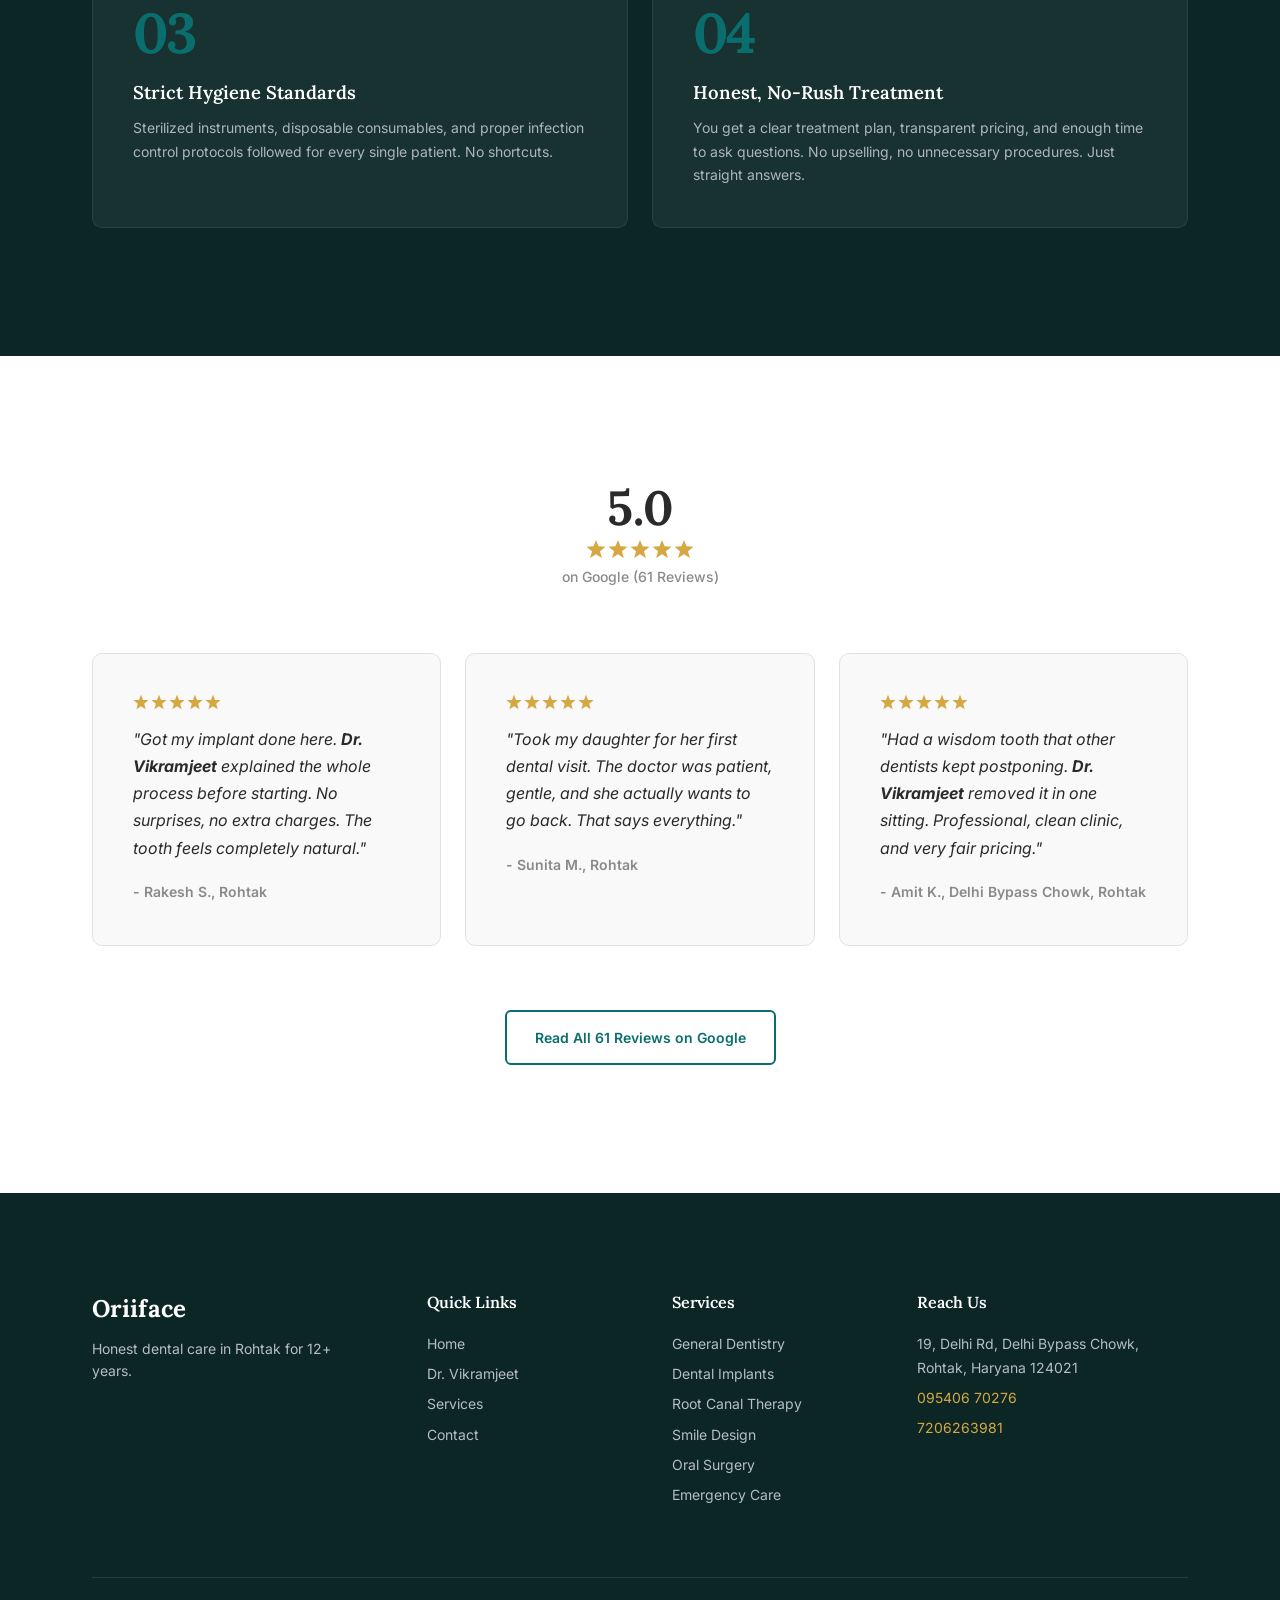
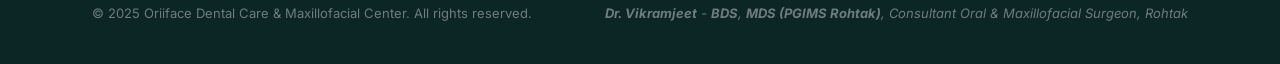
==== commit 566b111a: "feat: add secondary contact number" ====
--- a/index.html
+++ b/index.html
@@ -323,6 +323,7 @@
           <h4 class="footer__heading">Reach Us</h4>
           <p>19, Delhi Rd, Delhi Bypass Chowk, Rohtak, Haryana 124021</p>
           <p><a href="tel:+919540670276">095406 70276</a></p>
+          <p><a href="tel:+917206263981">7206263981</a></p>
         </div>
       </div>
       <div class="footer__bottom">
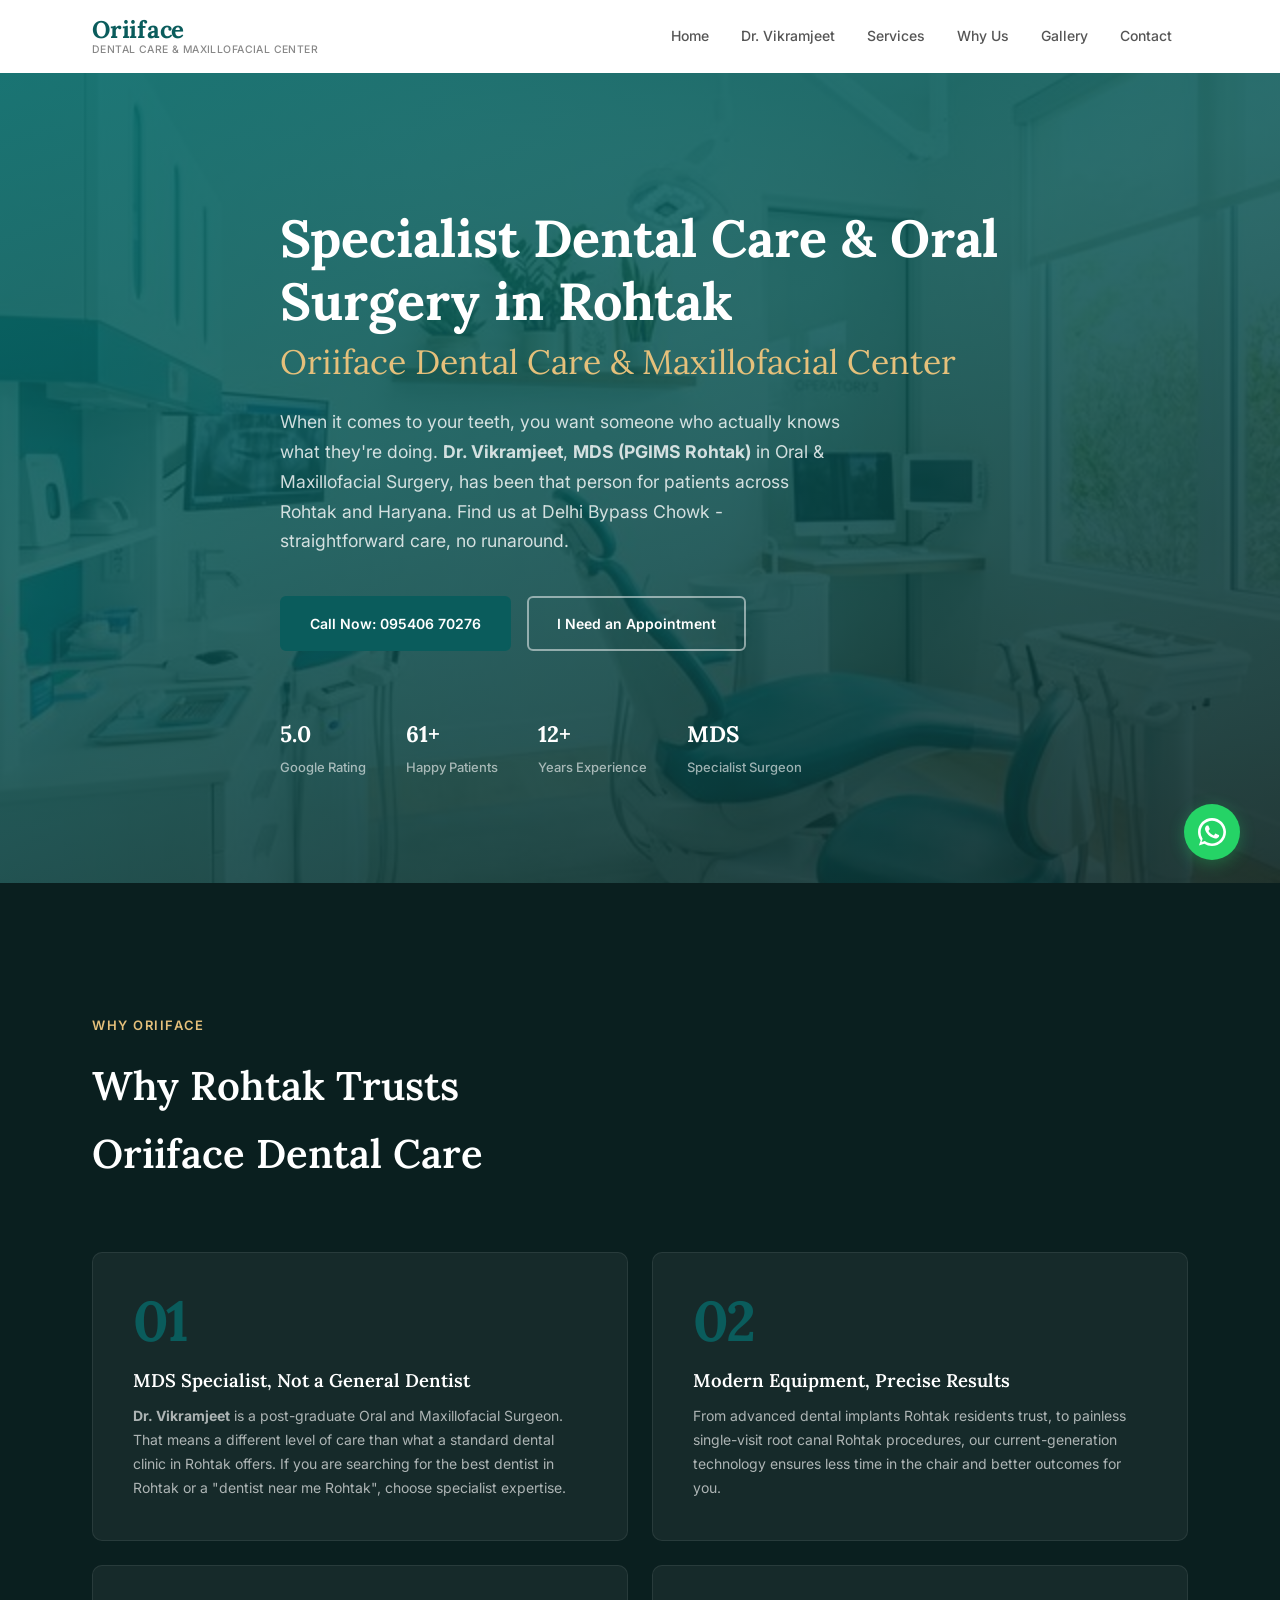
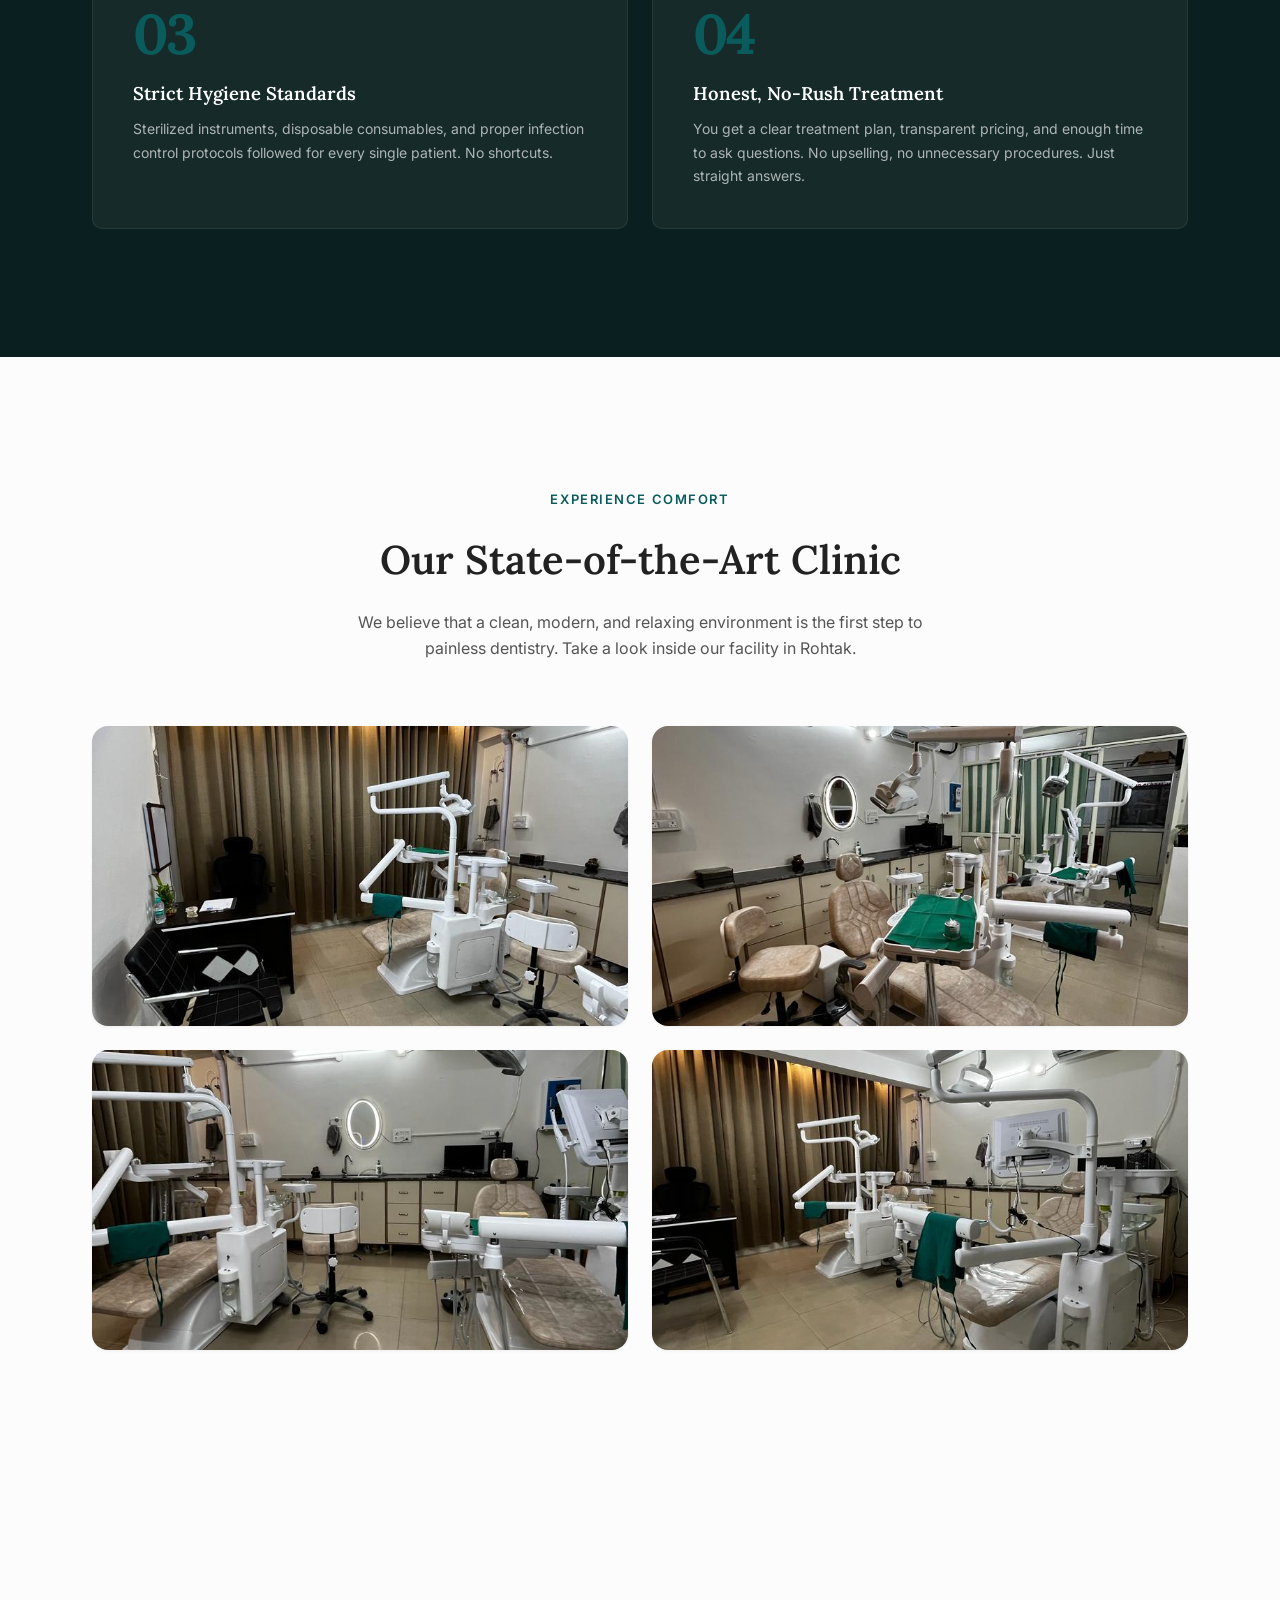
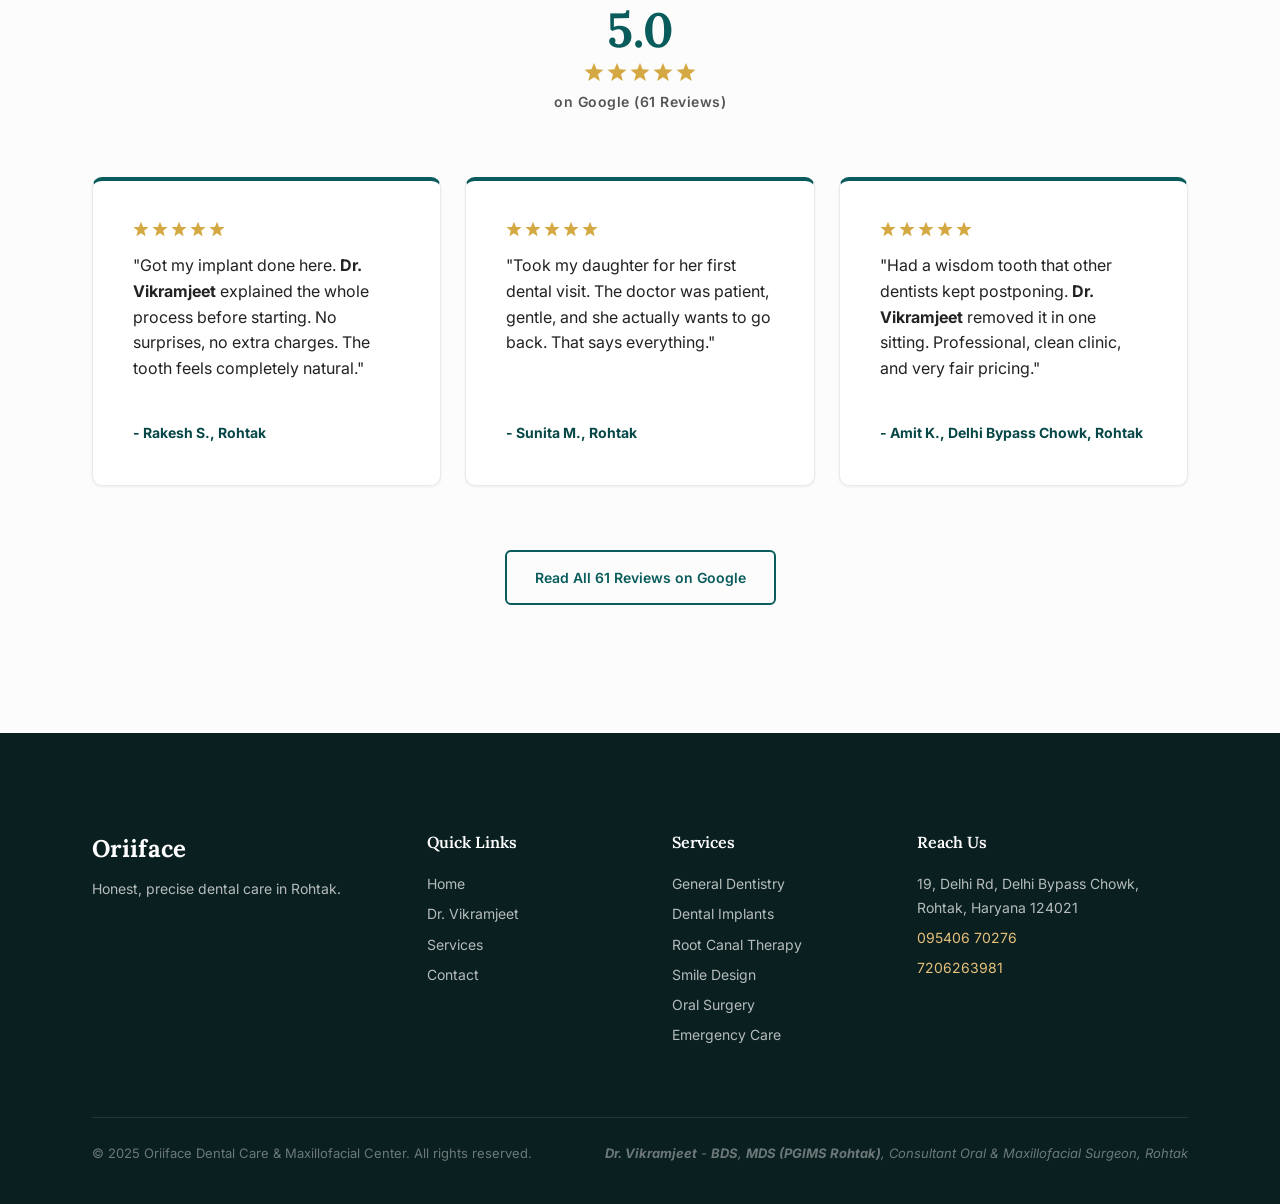
==== commit 3645a4f0: "Major update: Premium UI redesign, new gallery layout, and about quote" ====
--- a/index.html
+++ b/index.html
@@ -5,7 +5,7 @@
   <meta name="viewport" content="width=device-width, initial-scale=1.0">
   <meta name="robots" content="index, follow">
   <meta name="googlebot" content="index, follow">
-  <link rel="canonical" href="https://orifacedental.vercel.app/">
+  <link rel="canonical" href="https://www.oriifacedental.com/">
   <title>Best Dentist in Rohtak | Oriiface Dental Care & Maxillofacial Center</title>
   <meta name="description" content="Top-rated dental clinic in Rohtak led by Dr. Vikramjeet, BDS MDS Oral Surgeon. Implants, RCT, Smile Design, Emergency Care. 5.0 Google Rating. Call 095406 70276.">
 
@@ -13,8 +13,8 @@
   <meta property="og:type" content="website">
   <meta property="og:title" content="Best Dentist in Rohtak | Oriiface Dental Care & Maxillofacial Center">
   <meta property="og:description" content="Top-rated dental clinic in Rohtak led by Dr. Vikramjeet, BDS MDS Oral Surgeon. Implants, RCT, Smile Design, Emergency Care. 5.0 Google Rating. Call 095406 70276.">
-  <meta property="og:url" content="https://orifacedental.vercel.app/">
-  <meta property="og:image" content="https://orifacedental.vercel.app/images/og-cover.jpg">
+  <meta property="og:url" content="https://www.oriifacedental.com/">
+  <meta property="og:image" content="https://www.oriifacedental.com/images/og-cover.jpg">
   <meta property="og:locale" content="en_IN">
   <meta property="og:site_name" content="Oriiface Dental Care & Maxillofacial Center">
 
@@ -22,7 +22,7 @@
   <meta name="twitter:card" content="summary_large_image">
   <meta name="twitter:title" content="Best Dentist in Rohtak | Oriiface Dental Care & Maxillofacial Center">
   <meta name="twitter:description" content="Top-rated dental clinic in Rohtak led by Dr. Vikramjeet, BDS MDS Oral Surgeon. Implants, RCT, Smile Design, Emergency Care. 5.0 Google Rating. Call 095406 70276.">
-  <meta name="twitter:image" content="https://orifacedental.vercel.app/images/og-cover.jpg">
+  <meta name="twitter:image" content="https://www.oriifacedental.com/images/og-cover.jpg">
 
   <!-- Google Fonts -->
   <link rel="preconnect" href="https://fonts.googleapis.com">
@@ -32,22 +32,21 @@
 
   <link rel="stylesheet" href="style.css?v=3">
 
-  <!-- TO DO: Submit https://orifacedental.vercel.app/sitemap.xml to Google Search Console after deployment. Also verify ownership via Google Search Console HTML tag method and add the verification meta tag here. -->
+  <link rel="sitemap" type="application/xml" href="/sitemap.xml">
   <script type="application/ld+json">
 {
   "@context": "https://schema.org",
   "@type": ["Dentist", "LocalBusiness", "MedicalBusiness"],
-  "@id": "https://orifacedental.vercel.app",
+  "@id": "https://www.oriifacedental.com",
   "name": "Oriiface Dental Care & Maxillofacial Center",
-  "alternateName": "Oriiface Dental Rohtak",
-  "description": "Best dental clinic in Rohtak led by Dr. Vikramjeet, MDS Oral and Maxillofacial Surgeon with 12+ years of experience. Serving Rohtak, Haryana with general dentistry, implants, RCT, smile design, orthodontics and oral surgery.",
-  "url": "https://orifacedental.vercel.app",
-  "telephone": "+91-9540670276",
+  "alternateName": ["Oriiface Dental Rohtak", "Orifacedental Rohtak", "Best Dentist Rohtak"],
+  "description": "Specialist dental clinic in Rohtak led by Dr. Vikramjeet, MDS Oral & Maxillofacial Surgeon (PGIMS Rohtak). Expert in dental implants, root canal, smile design, orthodontics and oral surgery in Rohtak, Haryana.",
+  "url": "https://www.oriifacedental.com",
+  "telephone": ["+91-9540670276", "+91-7206263981"],
   "priceRange": "₹₹",
   "currenciesAccepted": "INR",
   "paymentAccepted": "Cash, UPI, Card",
-  "image": "https://orifacedental.vercel.app/images/clinic.jpg",
-  "logo": "https://orifacedental.vercel.app/images/logo.png",
+  "image": "https://www.oriifacedental.com/images/og-cover.jpg",
   "address": {
     "@type": "PostalAddress",
     "streetAddress": "19, Delhi Road, Delhi Bypass Chowk",
@@ -66,7 +65,13 @@
       "@type": "OpeningHoursSpecification",
       "dayOfWeek": ["Monday","Tuesday","Wednesday","Thursday","Friday","Saturday"],
       "opens": "09:00",
-      "closes": "17:00"
+      "closes": "14:00"
+    },
+    {
+      "@type": "OpeningHoursSpecification",
+      "dayOfWeek": ["Monday","Tuesday","Wednesday","Thursday","Friday","Saturday"],
+      "opens": "17:00",
+      "closes": "21:00"
     }
   ],
   "aggregateRating": {
@@ -98,30 +103,80 @@
   ],
   "medicalSpecialty": "Dentistry",
   "availableService": [
-    {"@type": "MedicalProcedure", "name": "General Dentistry"},
-    {"@type": "MedicalProcedure", "name": "Dental Implants"},
-    {"@type": "MedicalProcedure", "name": "Root Canal Therapy"},
-    {"@type": "MedicalProcedure", "name": "Smile Design"},
-    {"@type": "MedicalProcedure", "name": "Orthodontics"},
-    {"@type": "MedicalProcedure", "name": "Oral and Maxillofacial Surgery"},
-    {"@type": "MedicalProcedure", "name": "Cosmetic Dentistry"},
-    {"@type": "MedicalProcedure", "name": "Emergency Dental Care"},
-    {"@type": "MedicalProcedure", "name": "Pediatric Dentistry"}
+    {"@type": "MedicalProcedure", "name": "General Dentistry Rohtak"},
+    {"@type": "MedicalProcedure", "name": "Dental Implants Rohtak"},
+    {"@type": "MedicalProcedure", "name": "Root Canal Treatment Rohtak"},
+    {"@type": "MedicalProcedure", "name": "Smile Design Rohtak"},
+    {"@type": "MedicalProcedure", "name": "Orthodontics Braces Rohtak"},
+    {"@type": "MedicalProcedure", "name": "Oral and Maxillofacial Surgery Rohtak"},
+    {"@type": "MedicalProcedure", "name": "Cosmetic Dentistry Rohtak"},
+    {"@type": "MedicalProcedure", "name": "Emergency Dental Care Rohtak"},
+    {"@type": "MedicalProcedure", "name": "Pediatric Dentistry Rohtak"}
   ],
   "hasMap": "https://maps.google.com/?q=Oriiface+Dental+Care+Rohtak",
   "sameAs": [
     "https://www.google.com/maps/place/Oriiface+dental+care"
   ],
   "founder": {
-    "@type": "Person",
+    "@type": "Physician",
     "name": "Dr. Vikramjeet",
     "jobTitle": "Consultant Oral and Maxillofacial Surgeon",
-    "description": "BDS, MDS - Oral and Maxillofacial Surgeon with 12+ years of experience. Ex-Resident PGIMS Rohtak, Ex-Senior Resident JLNMCH.",
+    "description": "BDS, MDS (PGIMS Rohtak) - Oral and Maxillofacial Surgeon. Ex-Senior Resident JLNMCH.",
+    "alumniOf": "PGIMS Rohtak",
+    "medicalSpecialty": "Oral and Maxillofacial Surgery",
     "worksFor": {
       "@type": "Organization",
       "name": "Oriiface Dental Care & Maxillofacial Center"
     }
   }
+}
+  </script>
+  <script type="application/ld+json">
+{
+  "@context": "https://schema.org",
+  "@type": "FAQPage",
+  "mainEntity": [
+    {
+      "@type": "Question",
+      "name": "Where is the best dental clinic in Rohtak?",
+      "acceptedAnswer": {
+        "@type": "Answer",
+        "text": "Oriiface Dental Care & Maxillofacial Center, led by Dr. Vikramjeet (MDS PGIMS Rohtak), is located at 19, Delhi Road, Delhi Bypass Chowk, Rohtak, Haryana 124021. Call 095406 70276."
+      }
+    },
+    {
+      "@type": "Question",
+      "name": "Does Oriiface Dental offer dental implants in Rohtak?",
+      "acceptedAnswer": {
+        "@type": "Answer",
+        "text": "Yes. Oriiface Dental Care provides permanent dental implants in Rohtak placed by Dr. Vikramjeet, an MDS-qualified Oral & Maxillofacial Surgeon from PGIMS Rohtak."
+      }
+    },
+    {
+      "@type": "Question",
+      "name": "Is root canal treatment (RCT) painful?",
+      "acceptedAnswer": {
+        "@type": "Answer",
+        "text": "Modern root canal treatment at Oriiface Dental Care in Rohtak is performed under local anesthesia and is essentially painless. Dr. Vikramjeet uses rotary endodontics for fast, precise results."
+      }
+    },
+    {
+      "@type": "Question",
+      "name": "What are Oriiface Dental clinic timings in Rohtak?",
+      "acceptedAnswer": {
+        "@type": "Answer",
+        "text": "Oriiface Dental Care is open Monday to Saturday: 9:00 AM to 2:00 PM and 5:00 PM to 9:00 PM. For appointments call 095406 70276."
+      }
+    },
+    {
+      "@type": "Question",
+      "name": "Who is the dentist at Oriiface Dental Care Rohtak?",
+      "acceptedAnswer": {
+        "@type": "Answer",
+        "text": "Dr. Vikramjeet, BDS and MDS (PGIMS Rohtak) in Oral & Maxillofacial Surgery. He is an Ex-Senior Resident at JLNMCH and a specialist in complex extractions, dental implants, jaw surgery, and smile design in Rohtak."
+      }
+    }
+  ]
 }
   </script>
 </head>
@@ -175,7 +230,7 @@
       <img src="images/hero-bg.jpg" alt="Oriiface Dental Care clinic interior Rohtak Haryana" loading="eager" fetchpriority="high" class="hero__bg-img">
       <div class="hero__overlay"></div>
     </div>
-    <div class="hero__content container">
+    <div class="hero__content container fade-up">
       <h1 class="hero__title">Specialist Dental Care &amp; Oral Surgery in Rohtak<br><span class="hero__title--accent">Oriiface Dental Care &amp; Maxillofacial Center</span></h1>
       <p class="hero__subtitle">When it comes to your teeth, you want someone who actually knows what they're doing. <strong>Dr. Vikramjeet</strong>, <strong>MDS (PGIMS Rohtak)</strong> in Oral & Maxillofacial Surgery, has been that person for patients across Rohtak and Haryana. Find us at Delhi Bypass Chowk - straightforward care, no runaround.</p>
       <div class="hero__cta">
@@ -209,25 +264,51 @@
       <span class="section-tag">Why Oriiface</span>
       <h2 class="why-us__title">Why Rohtak Trusts Oriiface Dental Care</h2>
       <div class="why-us__grid">
-        <div class="why-card" id="why-specialist">
+        <div class="why-card fade-up" id="why-specialist">
           <div class="why-card__num">01</div>
           <h3 class="why-card__title">MDS Specialist, Not a General Dentist</h3>
           <p class="why-card__desc"><strong>Dr. Vikramjeet</strong> is a post-graduate Oral and Maxillofacial Surgeon. That means a different level of care than what a standard dental clinic in Rohtak offers. If you are searching for the best dentist in Rohtak or a "dentist near me Rohtak", choose specialist expertise.</p>
         </div>
-        <div class="why-card" id="why-tech">
+        <div class="why-card fade-up" id="why-tech">
           <div class="why-card__num">02</div>
           <h3 class="why-card__title">Modern Equipment, Precise Results</h3>
           <p class="why-card__desc">From advanced dental implants Rohtak residents trust, to painless single-visit root canal Rohtak procedures, our current-generation technology ensures less time in the chair and better outcomes for you.</p>
         </div>
-        <div class="why-card" id="why-hygiene">
+        <div class="why-card fade-up" id="why-hygiene">
           <div class="why-card__num">03</div>
           <h3 class="why-card__title">Strict Hygiene Standards</h3>
           <p class="why-card__desc">Sterilized instruments, disposable consumables, and proper infection control protocols followed for every single patient. No shortcuts.</p>
         </div>
-        <div class="why-card" id="why-patient">
+        <div class="why-card fade-up" id="why-patient">
           <div class="why-card__num">04</div>
           <h3 class="why-card__title">Honest, No-Rush Treatment</h3>
           <p class="why-card__desc">You get a clear treatment plan, transparent pricing, and enough time to ask questions. No upselling, no unnecessary procedures. Just straight answers.</p>
+        </div>
+      </div>
+    </div>
+  </section>
+
+  <!-- CLINIC INTERIOR SHOWCASE -->
+  <section class="clinic-interior section-padding" id="clinic-interior">
+    <div class="container">
+      <div class="interior-header fade-up">
+        <span class="section-tag">Experience Comfort</span>
+        <h2 class="interior__title">Our State-of-the-Art Clinic</h2>
+        <p class="interior__subtitle">We believe that a clean, modern, and relaxing environment is the first step to painless dentistry. Take a look inside our facility in Rohtak.</p>
+      </div>
+      
+      <div class="bento-grid fade-up">
+        <div class="bento-item">
+          <img src="images/newImages/interior1.jpeg" alt="Oriiface Dental Care Interior Reception" loading="lazy">
+        </div>
+        <div class="bento-item">
+          <img src="images/newImages/interior2.jpeg" alt="Oriiface Dental Care Treatment Area" loading="lazy">
+        </div>
+        <div class="bento-item">
+          <img src="images/newImages/interior3.jpeg" alt="Oriiface Dental Care Consultation Room" loading="lazy">
+        </div>
+        <div class="bento-item">
+          <img src="images/newImages/interior4.jpeg" alt="Oriiface Dental Care Equipment" loading="lazy">
         </div>
       </div>
     </div>
@@ -285,7 +366,7 @@
         </div>
       </div>
       <div class="reviews__cta">
-        <a href="https://www.google.com/maps/place/Oriiface+Dental+Care+%26+Maxillofacial+Center/" target="_blank" rel="noopener noreferrer" class="btn btn--outline btn--dark">Read All 61 Reviews on Google</a>
+        <a href="https://www.google.com/search?sca_esv=fa2472da3c8c11ba&sxsrf=ANbL-n6MaPDYH5IwecohWVXKkj0Bhd8KCA:1775188717989&si=AL3DRZEsmMGCryMMFSHJ3StBhOdZ2-6yYkXd_doETEE1OR-qOfur0lP555BHCIwtyjrZBY2wMNCn9c0-vF7xESdnR7aQfKAdvrTQFu91-eyY72N6fKcR7draE1rItZnh1FwEKsJqqj3iKfBSBQ1mYfN7aIuPvpSlZi8qgAYn4jxZF-Dudx7iSc4%3D&q=Oriiface+dental+care+and+Maxillofacial+center+Reviews&sa=X&ved=2ahUKEwjIusen5dCTAxXHUGwGHd28O8sQ0bkNegQIIBAF&biw=1710&bih=981&dpr=2" target="_blank" rel="noopener noreferrer" class="btn btn--outline btn--dark">Read All 61 Reviews on Google</a>
       </div>
     </div>
   </section>
@@ -297,7 +378,7 @@
       <div class="footer__grid">
         <div class="footer__brand">
           <span class="footer__logo">Oriiface</span>
-          <p class="footer__tagline">Honest dental care in Rohtak for 12+ years.</p>
+          <p class="footer__tagline">Honest, precise dental care in Rohtak.</p>
         </div>
         <div class="footer__links">
           <h4 class="footer__heading">Quick Links</h4>
--- a/style.css
+++ b/style.css
@@ -6,19 +6,19 @@
 
 /* --- Custom Properties --- */
 :root {
-  --color-primary: #0B6E6E;
-  --color-primary-dark: #085555;
+  --color-primary: #0a5c5c; /* Slightly deeper teal */
+  --color-primary-dark: #074747;
   --color-primary-light: #0d8a8a;
-  --color-accent: #D4A843;
-  --color-accent-dark: #b8912e;
-  --color-bg: #F9F9F9;
-  --color-bg-alt: #F0EFEB;
-  --color-bg-dark: #0c2626;
-  --color-text: #2A2A2A;
-  --color-text-light: #5A5A5A;
-  --color-text-muted: #8A8A8A;
+  --color-accent: #E5C07B; /* Softer, elegant champagne gold */
+  --color-accent-dark: #D4A843;
+  --color-bg: #FCFCFC; /* Cleaner white */
+  --color-bg-alt: #F4F4F4; /* Very light gray */
+  --color-bg-dark: #0a1f1f;
+  --color-text: #222222;
+  --color-text-light: #555555;
+  --color-text-muted: #888888;
   --color-white: #FFFFFF;
-  --color-border: #E2E2E2;
+  --color-border: #EAEAEA;
 
   --font-heading: 'Lora', Georgia, serif;
   --font-body: 'Inter', -apple-system, sans-serif;
@@ -233,12 +233,17 @@
   position: sticky;
   top: 0;
   z-index: 100;
-  background: var(--color-white);
-  transition: box-shadow var(--transition);
+  background: rgba(255, 255, 255, 0.85);
+  backdrop-filter: blur(12px);
+  -webkit-backdrop-filter: blur(12px);
+  transition: all var(--transition);
+  border-bottom: 1px solid transparent;
 }
 
 .header--scrolled {
-  box-shadow: 0 2px 20px rgba(0,0,0,0.06);
+  box-shadow: 0 4px 30px rgba(0, 0, 0, 0.05);
+  background: rgba(255, 255, 255, 0.95);
+  border-bottom: 1px solid rgba(0, 0, 0, 0.05);
 }
 
 .header__inner {
@@ -410,6 +415,12 @@
   width: 100%;
   height: 100%;
   object-fit: cover;
+  animation: kenBurns 20s infinite alternate ease-in-out;
+}
+
+@keyframes kenBurns {
+  0% { transform: scale(1); }
+  100% { transform: scale(1.15); }
 }
 
 .hero__overlay {
@@ -515,7 +526,7 @@
 
 
 /* ================================================
-   ABOUT DR. VIKRAMJET
+   ABOUT DR. VIKRAMJEET
    ================================================ */
 .about {
   padding: var(--space-3xl) 0 var(--space-2xl);
@@ -796,12 +807,14 @@
 }
 
 .service-card {
+  display: block;
+  text-decoration: none;
   background: var(--color-white);
   border: 1px solid var(--color-border);
   border-radius: var(--radius-md);
   padding: var(--space-lg) var(--space-md);
   transition: var(--transition);
-  cursor: default;
+  cursor: pointer;
 }
 
 .service-card:hover {
@@ -927,7 +940,7 @@
    ================================================ */
 .reviews {
   padding: var(--space-3xl) 0;
-  background: var(--color-white);
+  background: var(--color-bg);
 }
 
 .reviews__header {
@@ -939,26 +952,27 @@
   display: inline-flex;
   flex-direction: column;
   align-items: center;
-  gap: 0.4rem;
+  gap: 0.5rem;
 }
 
 .reviews__score {
   font-family: var(--font-heading);
   font-size: 3rem;
   font-weight: 700;
-  color: var(--color-text);
+  color: var(--color-primary);
   line-height: 1;
 }
 
 .reviews__stars {
   display: flex;
-  gap: 2px;
+  gap: 3px;
 }
 
 .reviews__count {
   font-size: var(--fs-small);
-  color: var(--color-text-muted);
-  font-weight: 500;
+  color: var(--color-text-light);
+  font-weight: 600;
+  letter-spacing: 0.5px;
 }
 
 .reviews__grid {
@@ -970,29 +984,40 @@
 
 .review-card {
   padding: var(--space-lg);
-  background: var(--color-bg);
+  background: var(--color-white);
   border-radius: var(--radius-md);
   border: 1px solid var(--color-border);
+  border-top: 4px solid var(--color-primary);
+  box-shadow: var(--shadow-sm);
+  display: flex;
+  flex-direction: column;
+  text-align: left;
+  transition: transform var(--transition), box-shadow var(--transition);
+}
+
+.review-card:hover {
+  transform: translateY(-4px);
+  box-shadow: var(--shadow-md);
 }
 
 .review-card__stars {
   display: flex;
-  gap: 2px;
+  gap: 3px;
   margin-bottom: var(--space-sm);
 }
 
 .review-card__text {
-  font-size: var(--fs-body);
+  font-size: 1rem;
   color: var(--color-text);
-  line-height: 1.7;
-  font-style: italic;
-  margin-bottom: var(--space-sm);
+  line-height: 1.6;
+  margin-bottom: var(--space-lg);
+  flex-grow: 1;
 }
 
 .review-card__author {
   font-size: var(--fs-small);
-  font-weight: 600;
-  color: var(--color-text-muted);
+  font-weight: 700;
+  color: var(--color-primary-dark);
 }
 
 .reviews__cta {
@@ -1024,16 +1049,23 @@
 .gallery__grid {
   display: grid;
   grid-template-columns: repeat(3, 1fr);
-  gap: var(--space-sm);
+  gap: var(--space-md);
 }
 
 .gallery__item {
   position: relative;
   border-radius: var(--radius-md);
   overflow: hidden;
-  aspect-ratio: 4/3;
+  aspect-ratio: 1 / 1;
   background: var(--color-bg-alt);
   cursor: pointer;
+  box-shadow: var(--shadow-sm);
+  transition: box-shadow var(--transition), transform var(--transition);
+}
+
+.gallery__item:hover {
+  box-shadow: var(--shadow-lg);
+  transform: translateY(-5px);
 }
 
 .gallery__img {
@@ -1044,7 +1076,7 @@
 }
 
 .gallery__item:hover .gallery__img {
-  transform: scale(1.05);
+  transform: scale(1.08);
 }
 
 .gallery__item::after {
@@ -1056,12 +1088,18 @@
 }
 
 .gallery__item:hover::after {
-  background: rgba(0,0,0,0.08);
-}
-
-@media (max-width: 768px) {
+  background: rgba(0,0,0,0.1);
+}
+
+@media (max-width: 900px) {
   .gallery__grid {
     grid-template-columns: repeat(2, 1fr);
+  }
+}
+
+@media (max-width: 600px) {
+  .gallery__grid {
+    grid-template-columns: 1fr;
   }
 }
 
@@ -1434,3 +1472,228 @@
   .header { position: relative; }
   .hero { min-height: auto; }
 }
+
+/* ================================================
+   INTERIOR SHOWCASE (BENTO GRID)
+   ================================================ */
+.clinic-interior {
+  padding: var(--space-3xl) 0;
+  background: var(--color-bg);
+}
+
+.interior-header {
+  text-align: center;
+  max-width: 600px;
+  margin: 0 auto var(--space-xl);
+}
+
+.interior__title {
+  font-family: var(--font-heading);
+  font-size: var(--fs-h2);
+  font-weight: 600;
+  margin-bottom: var(--space-sm);
+  color: var(--color-text);
+}
+
+.interior__subtitle {
+  color: var(--color-text-light);
+  line-height: 1.6;
+}
+
+.bento-grid {
+  display: grid;
+  grid-template-columns: repeat(2, 1fr);
+  grid-auto-rows: 300px;
+  gap: var(--space-md);
+}
+
+.bento-item {
+  position: relative;
+  overflow: hidden;
+  border-radius: var(--radius-lg);
+  box-shadow: var(--shadow-sm);
+  transition: box-shadow var(--transition);
+  /* Prevent image blur during hover scale */
+  -webkit-backface-visibility: hidden;
+  backface-visibility: hidden;
+  transform: translateZ(0);
+}
+
+.bento-item img {
+  width: 100%;
+  height: 100%;
+  object-fit: cover;
+  transition: transform 0.8s cubic-bezier(0.25, 0.46, 0.45, 0.94);
+  /* Prevent blur */
+  -webkit-backface-visibility: hidden;
+  backface-visibility: hidden;
+}
+
+.bento-item:hover {
+  box-shadow: var(--shadow-lg);
+}
+
+.bento-item:hover img {
+  transform: scale(1.05);
+}
+
+@media (max-width: 768px) {
+  .bento-grid {
+    grid-template-columns: 1fr;
+    grid-auto-rows: 250px;
+  }
+}
+
+/* ================================================
+   ANIMATIONS - Fade Up
+   ================================================ */
+.fade-up {
+  opacity: 0;
+  transform: translateY(30px);
+  transition: opacity 0.8s ease-out, transform 0.8s ease-out;
+}
+
+.fade-up.visible {
+  opacity: 1;
+  transform: translateY(0);
+}
+
+/* ================================================
+   ABOUT DOCTOR QUOTE
+   ================================================ */
+.about__quote {
+  background: var(--color-bg);
+  padding: var(--space-lg) var(--space-xl);
+  border-left: 4px solid var(--color-primary);
+  margin: var(--space-md) 0 var(--space-xl);
+  border-radius: 0 var(--radius-md) var(--radius-md) 0;
+}
+
+.about__quote-title {
+  font-family: var(--font-heading);
+  font-size: 1.2rem;
+  color: var(--color-primary-dark);
+  font-weight: 700;
+  letter-spacing: 1px;
+  margin-bottom: 5px;
+}
+
+.about__quote-title span {
+  color: var(--color-accent);
+  font-style: italic;
+  font-weight: 400;
+  font-family: Georgia, serif;
+  text-transform: lowercase;
+  margin: 0 4px;
+}
+
+.about__quote-main {
+  font-family: Georgia, serif;
+  font-size: 1.15rem;
+  color: var(--color-text);
+  font-style: italic;
+  margin-bottom: 5px;
+}
+
+.about__quote-main strong {
+  color: var(--color-primary);
+  font-weight: 600;
+}
+
+.about__quote-sub {
+  font-size: var(--fs-small);
+  color: var(--color-text-light);
+  font-style: italic;
+}
+
+/* ================================================
+   GALLERY BEFORE/AFTER SHOWCASE
+   ================================================ */
+.gallery__results {
+  margin-bottom: var(--space-3xl);
+  text-align: center;
+}
+
+.gallery__results-title {
+  font-family: var(--font-heading);
+  font-size: 2rem;
+  color: var(--color-primary-dark);
+  margin-bottom: var(--space-lg);
+}
+
+.gallery__ba-showcase {
+  display: grid;
+  grid-template-columns: 1fr 1fr;
+  gap: var(--space-md);
+  max-width: 600px;
+  margin: 0 auto;
+}
+
+.gallery__ba-item {
+  position: relative;
+  line-height: 0;
+  border-radius: var(--radius-md);
+  overflow: hidden;
+  box-shadow: var(--shadow-sm);
+}
+
+.gallery__ba-item img {
+  width: 100%;
+  height: 100%;
+  object-fit: cover;
+  transition: transform var(--transition);
+}
+
+.gallery__ba-item:hover img {
+  transform: scale(1.05);
+}
+
+.ba-label {
+  position: absolute;
+  top: 20px;
+  left: 20px;
+  background: rgba(255, 255, 255, 0.95);
+  color: var(--color-primary-dark);
+  padding: 8px 16px;
+  border-radius: 30px;
+  font-weight: 700;
+  font-size: var(--fs-small);
+  text-transform: uppercase;
+  letter-spacing: 1px;
+  z-index: 2;
+  box-shadow: 0 4px 10px rgba(0,0,0,0.1);
+}
+
+.ba-label--after {
+  background: var(--color-primary);
+  color: var(--color-white);
+}
+
+@media (max-width: 768px) {
+  .gallery__ba-showcase {
+    grid-template-columns: 1fr;
+  }
+}
+
+/* ================================================
+   GALLERY HEADER
+   ================================================ */
+.gallery__header-wrapper {
+  text-align: center;
+  max-width: 800px;
+  margin: 0 auto var(--space-3xl);
+}
+
+.gallery__title {
+  font-family: var(--font-heading);
+  font-size: clamp(2.5rem, 5vw, 3.5rem);
+  color: var(--color-primary-dark);
+  margin-bottom: var(--space-md);
+  font-weight: 700;
+}
+
+.gallery__subtitle {
+  font-size: 1.15rem;
+  color: var(--color-text);
+  line-height: 1.6;
+}
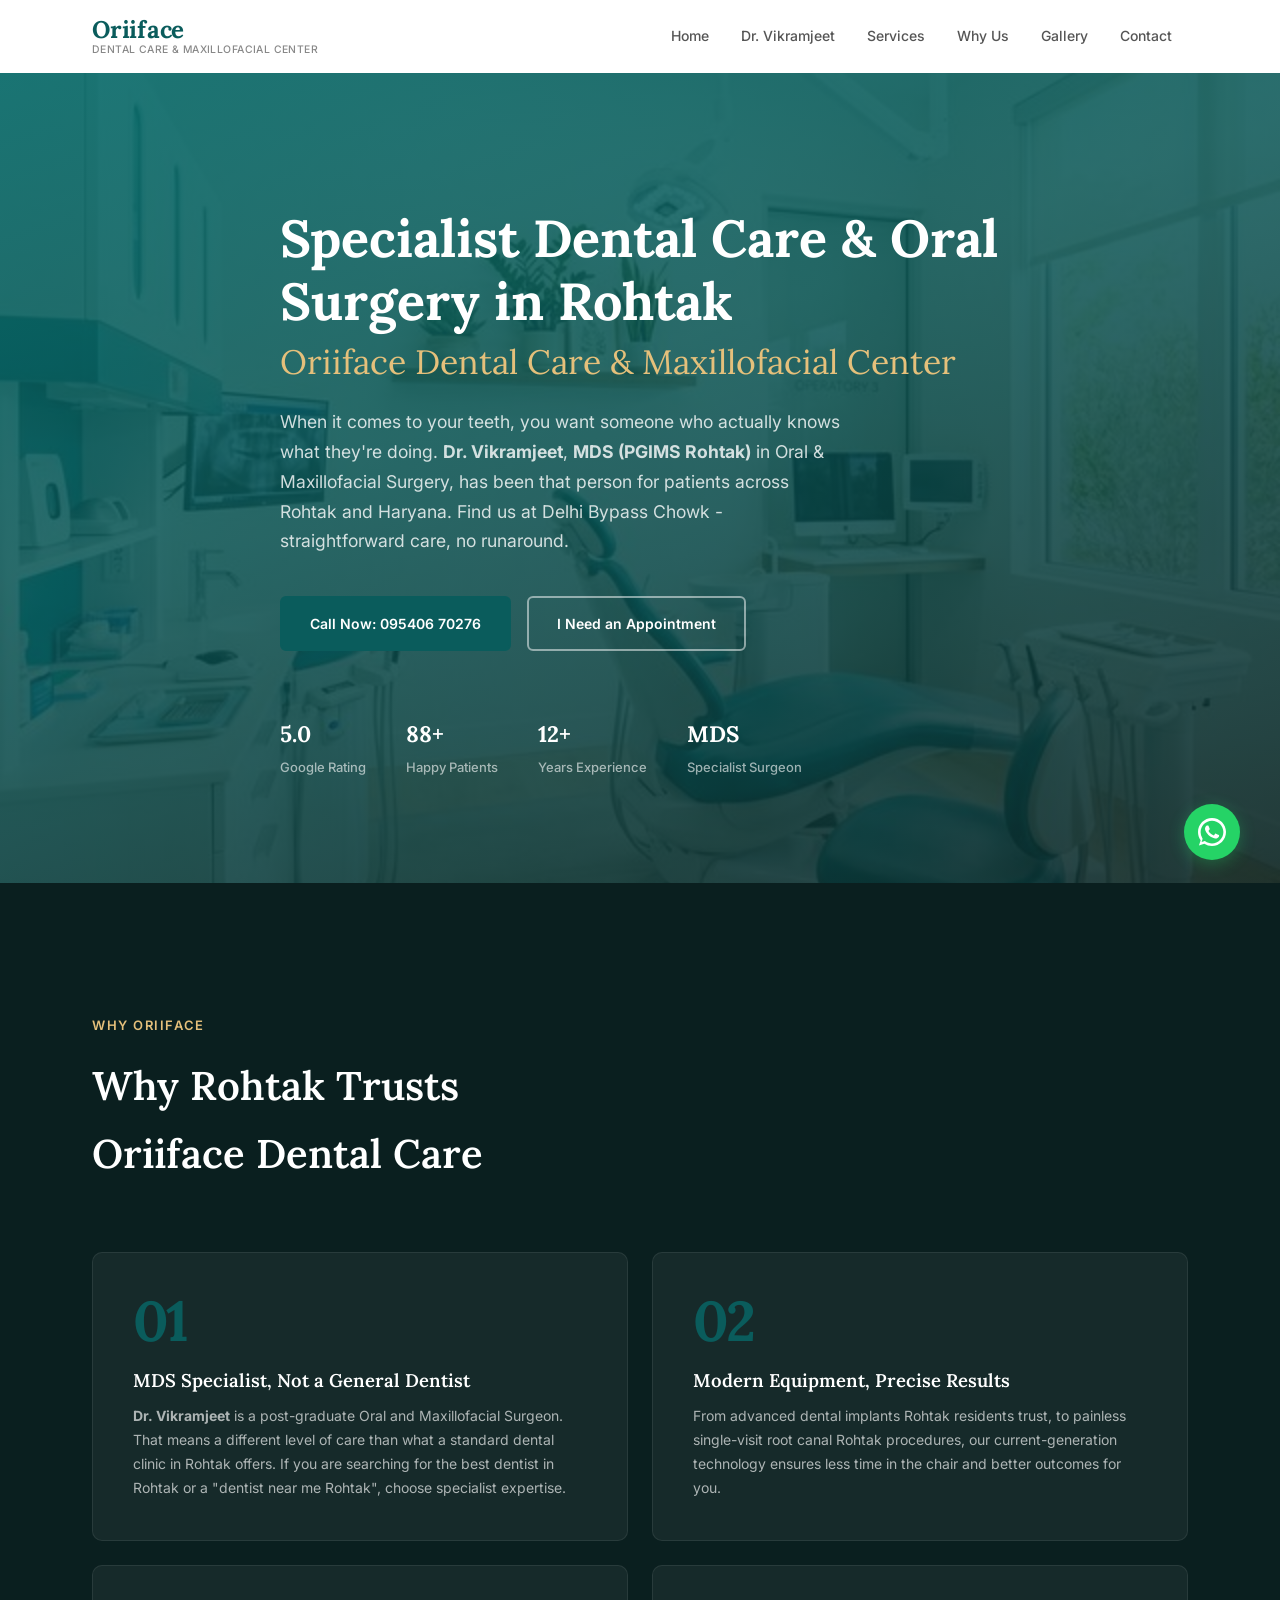
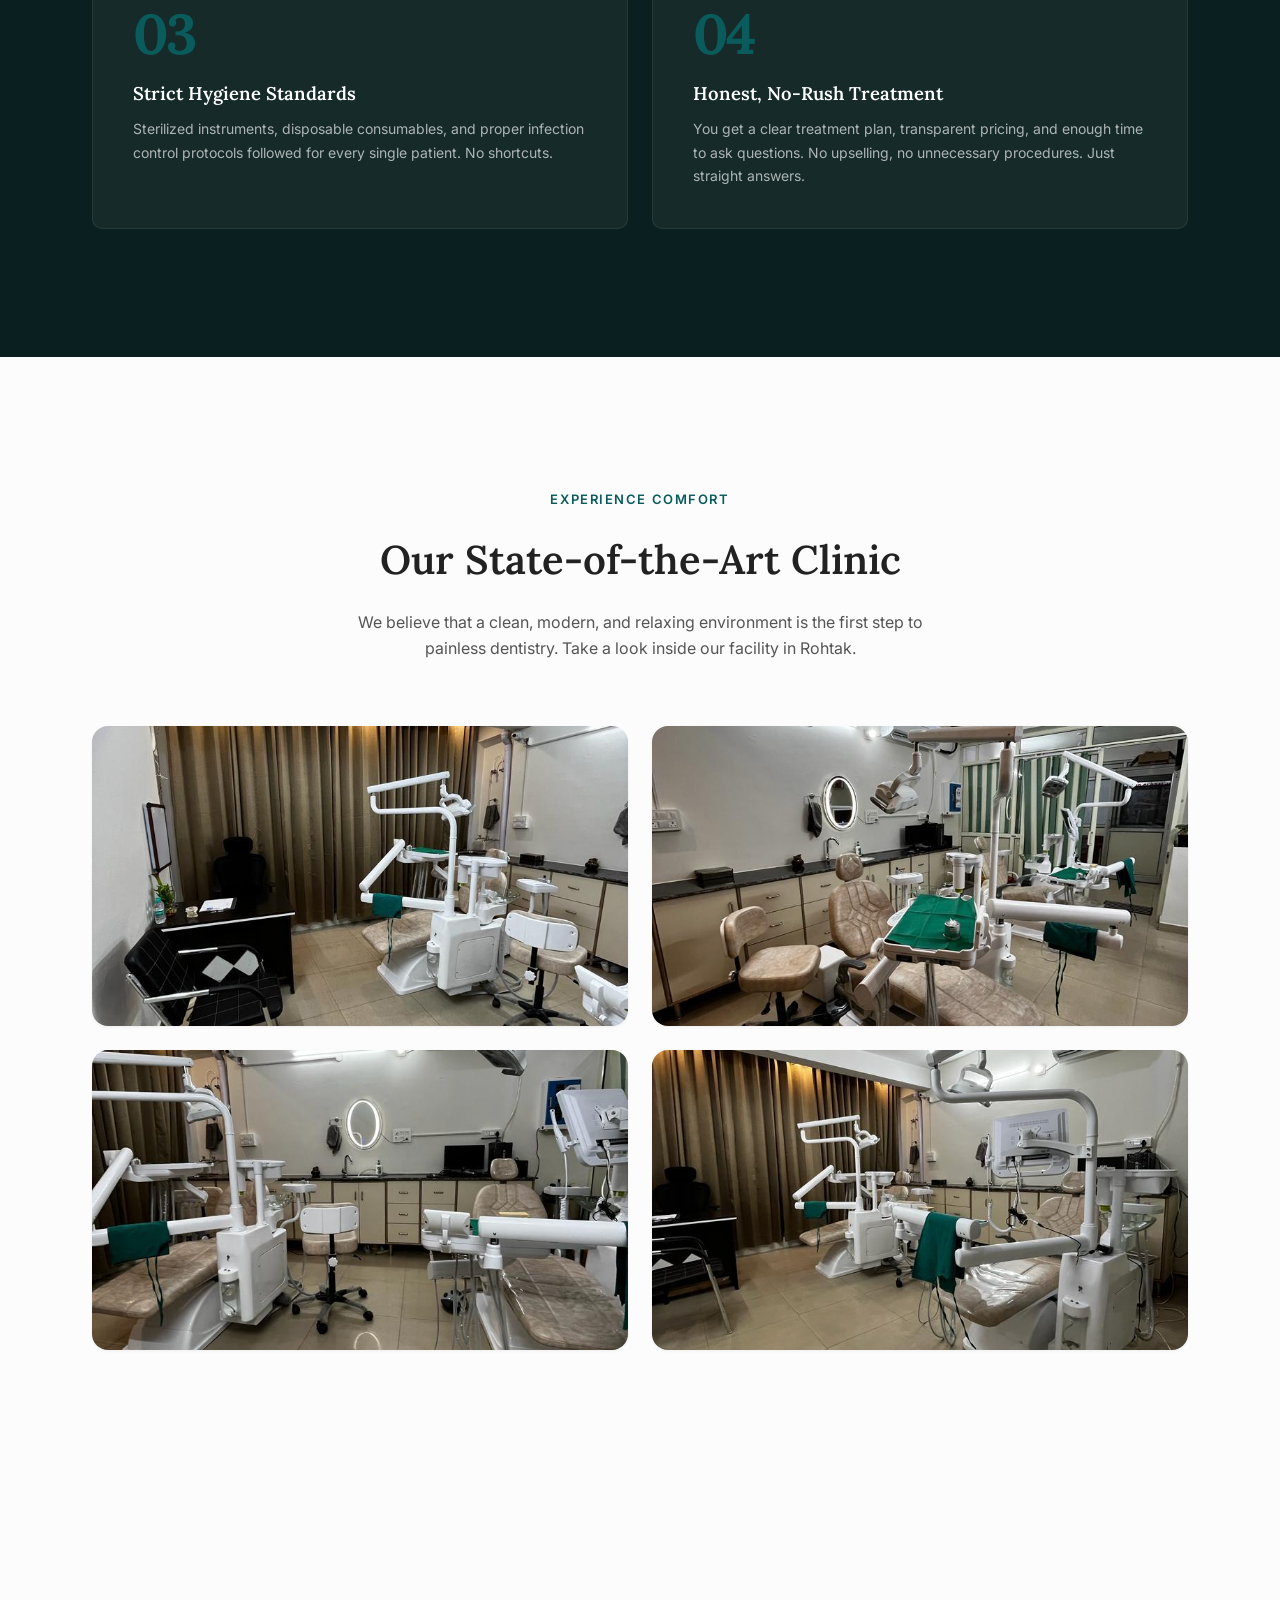
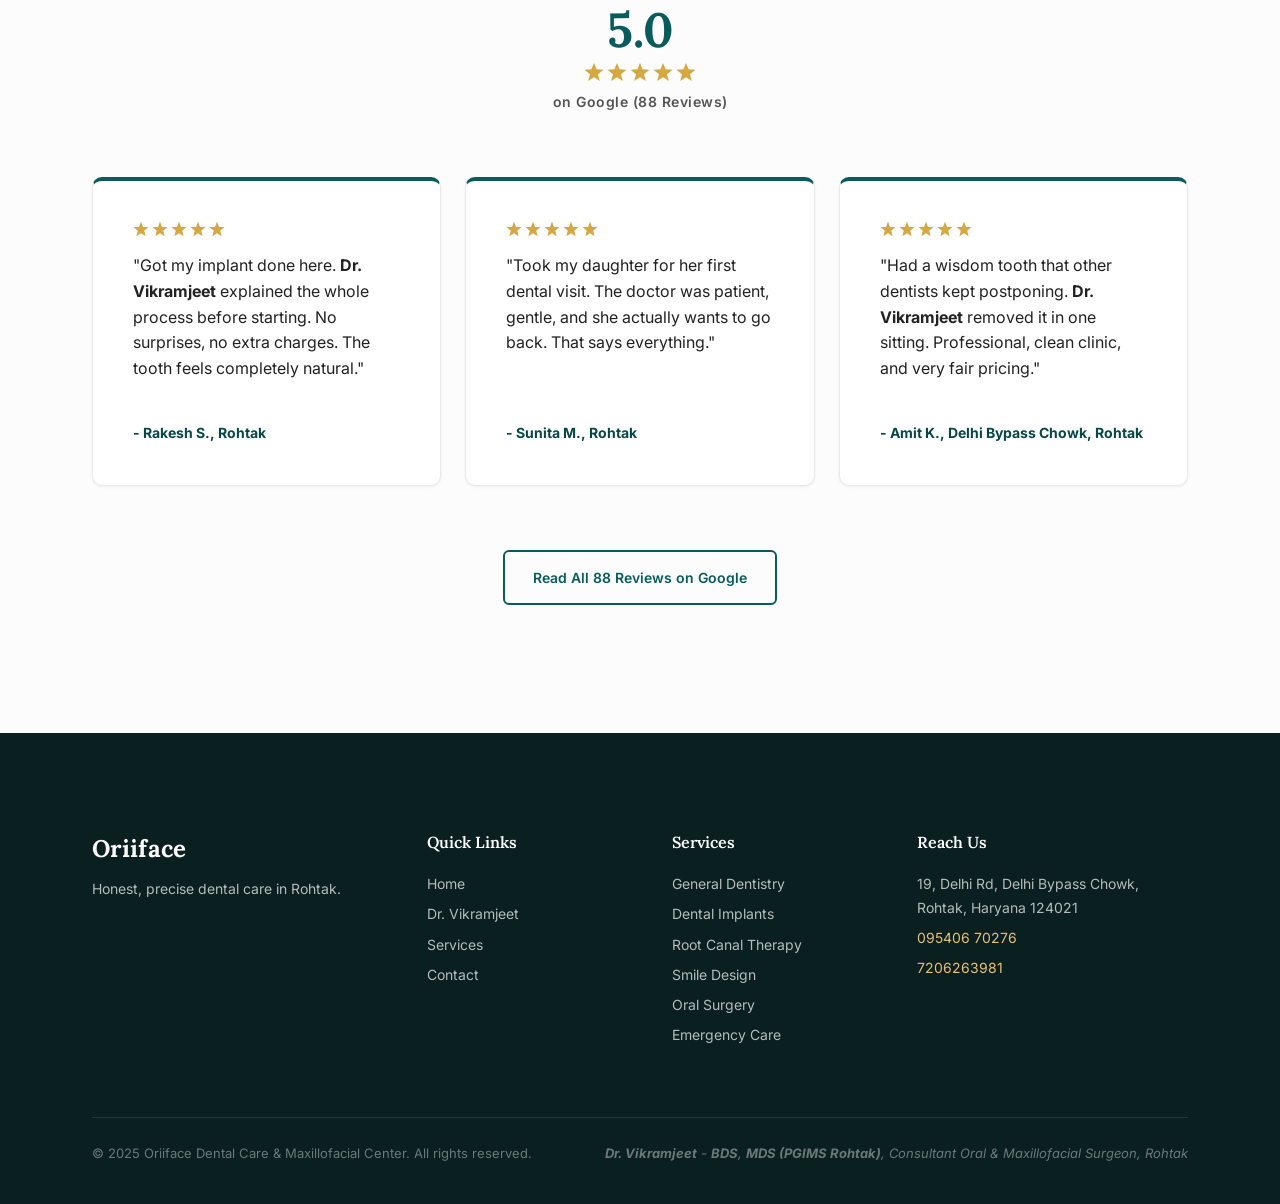
==== commit 75d37f7a: "Fix indexing and link site to Google Business Profile" ====
--- a/index.html
+++ b/index.html
@@ -36,17 +36,22 @@
   <script type="application/ld+json">
 {
   "@context": "https://schema.org",
-  "@type": ["Dentist", "LocalBusiness", "MedicalBusiness"],
-  "@id": "https://www.oriifacedental.com",
+  "@type": "Dentist",
+  "@id": "https://www.oriifacedental.com/#dentist",
   "name": "Oriiface Dental Care & Maxillofacial Center",
-  "alternateName": ["Oriiface Dental Rohtak", "Orifacedental Rohtak", "Best Dentist Rohtak"],
-  "description": "Specialist dental clinic in Rohtak led by Dr. Vikramjeet, MDS Oral & Maxillofacial Surgeon (PGIMS Rohtak). Expert in dental implants, root canal, smile design, orthodontics and oral surgery in Rohtak, Haryana.",
-  "url": "https://www.oriifacedental.com",
-  "telephone": ["+91-9540670276", "+91-7206263981"],
+  "alternateName": ["Oriiface dental care, orthodontic and Maxillofacial center", "Oriiface Dental Care Rohtak"],
+  "description": "Specialist dental clinic in Rohtak led by Dr. Vikramjeet, MDS Oral & Maxillofacial Surgeon (PGIMS Rohtak). Dental implants, root canal, smile design, orthodontics and oral surgery in Rohtak, Haryana.",
+  "url": "https://www.oriifacedental.com/",
+  "telephone": "+91-9540670276",
+  "contactPoint": [
+    {"@type": "ContactPoint", "telephone": "+91-9540670276", "contactType": "appointments"},
+    {"@type": "ContactPoint", "telephone": "+91-7206263981", "contactType": "customer service"}
+  ],
   "priceRange": "₹₹",
   "currenciesAccepted": "INR",
   "paymentAccepted": "Cash, UPI, Card",
   "image": "https://www.oriifacedental.com/images/og-cover.jpg",
+  "logo": "https://www.oriifacedental.com/images/og-cover.jpg",
   "address": {
     "@type": "PostalAddress",
     "streetAddress": "19, Delhi Road, Delhi Bypass Chowk",
@@ -55,82 +60,29 @@
     "postalCode": "124021",
     "addressCountry": "IN"
   },
-  "geo": {
-    "@type": "GeoCoordinates",
-    "latitude": "28.8955",
-    "longitude": "76.6066"
-  },
-  "openingHoursSpecification": [
-    {
-      "@type": "OpeningHoursSpecification",
-      "dayOfWeek": ["Monday","Tuesday","Wednesday","Thursday","Friday","Saturday"],
-      "opens": "09:00",
-      "closes": "14:00"
-    },
-    {
-      "@type": "OpeningHoursSpecification",
-      "dayOfWeek": ["Monday","Tuesday","Wednesday","Thursday","Friday","Saturday"],
-      "opens": "17:00",
-      "closes": "21:00"
-    }
-  ],
-  "aggregateRating": {
-    "@type": "AggregateRating",
-    "ratingValue": "5.0",
-    "reviewCount": "61",
-    "bestRating": "5",
-    "worstRating": "1"
-  },
-  "review": [
-    {
-      "@type": "Review",
-      "author": {"@type": "Person", "name": "Rakesh S."},
-      "reviewRating": {"@type": "Rating", "ratingValue": "5"},
-      "reviewBody": "Got my implant done here. Dr. Vikramjeet explained the whole process before starting. No surprises, no extra charges. The tooth feels completely natural."
-    },
-    {
-      "@type": "Review",
-      "author": {"@type": "Person", "name": "Sunita M."},
-      "reviewRating": {"@type": "Rating", "ratingValue": "5"},
-      "reviewBody": "Took my daughter for her first dental visit. The doctor was patient, gentle, and she actually wants to go back. That says everything."
-    },
-    {
-      "@type": "Review",
-      "author": {"@type": "Person", "name": "Amit K."},
-      "reviewRating": {"@type": "Rating", "ratingValue": "5"},
-      "reviewBody": "Had a wisdom tooth that other dentists kept postponing. Dr. Vikramjeet removed it in one sitting. Professional, clean clinic, very fair pricing."
-    }
-  ],
+  "geo": {"@type": "GeoCoordinates", "latitude": 28.8804611, "longitude": 76.6270755},
+  "hasMap": "https://www.google.com/maps?cid=9808309884565570344",
+  "sameAs": ["https://maps.app.goo.gl/AGX5qcC1HYnArpjK9", "https://www.google.com/maps?cid=9808309884565570344"],
+  "openingHoursSpecification": [{
+    "@type": "OpeningHoursSpecification",
+    "dayOfWeek": ["Monday","Tuesday","Wednesday","Thursday","Friday","Saturday"],
+    "opens": "09:00", "closes": "17:00"
+  }],
   "medicalSpecialty": "Dentistry",
   "availableService": [
-    {"@type": "MedicalProcedure", "name": "General Dentistry Rohtak"},
-    {"@type": "MedicalProcedure", "name": "Dental Implants Rohtak"},
-    {"@type": "MedicalProcedure", "name": "Root Canal Treatment Rohtak"},
-    {"@type": "MedicalProcedure", "name": "Smile Design Rohtak"},
-    {"@type": "MedicalProcedure", "name": "Orthodontics Braces Rohtak"},
-    {"@type": "MedicalProcedure", "name": "Oral and Maxillofacial Surgery Rohtak"},
-    {"@type": "MedicalProcedure", "name": "Cosmetic Dentistry Rohtak"},
-    {"@type": "MedicalProcedure", "name": "Emergency Dental Care Rohtak"},
-    {"@type": "MedicalProcedure", "name": "Pediatric Dentistry Rohtak"}
+    {"@type": "MedicalProcedure", "name": "General Dentistry"},
+    {"@type": "MedicalProcedure", "name": "Dental Implants"},
+    {"@type": "MedicalProcedure", "name": "Root Canal Treatment"},
+    {"@type": "MedicalProcedure", "name": "Smile Design"},
+    {"@type": "MedicalProcedure", "name": "Orthodontics"},
+    {"@type": "MedicalProcedure", "name": "Oral and Maxillofacial Surgery"},
+    {"@type": "MedicalProcedure", "name": "Cosmetic Dentistry"},
+    {"@type": "MedicalProcedure", "name": "Emergency Dental Care"},
+    {"@type": "MedicalProcedure", "name": "Pediatric Dentistry"}
   ],
-  "hasMap": "https://maps.google.com/?q=Oriiface+Dental+Care+Rohtak",
-  "sameAs": [
-    "https://www.google.com/maps/place/Oriiface+dental+care"
-  ],
-  "founder": {
-    "@type": "Physician",
-    "name": "Dr. Vikramjeet",
-    "jobTitle": "Consultant Oral and Maxillofacial Surgeon",
-    "description": "BDS, MDS (PGIMS Rohtak) - Oral and Maxillofacial Surgeon. Ex-Senior Resident JLNMCH.",
-    "alumniOf": "PGIMS Rohtak",
-    "medicalSpecialty": "Oral and Maxillofacial Surgery",
-    "worksFor": {
-      "@type": "Organization",
-      "name": "Oriiface Dental Care & Maxillofacial Center"
-    }
-  }
+  "founder": {"@id": "https://www.oriifacedental.com/about#dr-vikramjeet"}
 }
-  </script>
+</script>
   <script type="application/ld+json">
 {
   "@context": "https://schema.org",
@@ -186,18 +138,18 @@
   <!-- Header / Navigation -->
   <header class="header" id="header">
     <div class="header__inner container">
-      <a href="#" class="header__logo">
+      <a href="/" class="header__logo">
         <span class="logo__mark">Oriiface</span>
         <span class="logo__sub">Dental Care &amp; Maxillofacial Center</span>
       </a>
       <nav class="nav" id="nav">
         <ul class="nav__list">
-          <li><a href="index.html" class="nav__link">Home</a></li>
-          <li><a href="about.html" class="nav__link">Dr. Vikramjeet</a></li>
-          <li><a href="services.html" class="nav__link">Services</a></li>
-          <li><a href="index.html#why-us" class="nav__link">Why Us</a></li>
-          <li><a href="gallery.html" class="nav__link">Gallery</a></li>
-          <li><a href="contact.html" class="nav__link">Contact</a></li>
+          <li><a href="/" class="nav__link">Home</a></li>
+          <li><a href="/about" class="nav__link">Dr. Vikramjeet</a></li>
+          <li><a href="/services" class="nav__link">Services</a></li>
+          <li><a href="/#why-us" class="nav__link">Why Us</a></li>
+          <li><a href="/gallery" class="nav__link">Gallery</a></li>
+          <li><a href="/contact" class="nav__link">Contact</a></li>
         </ul>
       </nav>
       <button class="hamburger" id="hamburger" aria-label="Open navigation menu" aria-expanded="false">
@@ -212,12 +164,12 @@
   <div class="mobile-nav" id="mobile-nav">
     <div class="mobile-nav__content">
       <ul class="mobile-nav__list">
-        <li><a href="index.html" class="mobile-nav__link">Home</a></li>
-        <li><a href="about.html" class="mobile-nav__link">Dr. Vikramjeet</a></li>
-        <li><a href="services.html" class="mobile-nav__link">Services</a></li>
-        <li><a href="index.html#why-us" class="mobile-nav__link">Why Us</a></li>
-        <li><a href="gallery.html" class="mobile-nav__link">Gallery</a></li>
-        <li><a href="contact.html" class="mobile-nav__link">Contact</a></li>
+        <li><a href="/" class="mobile-nav__link">Home</a></li>
+        <li><a href="/about" class="mobile-nav__link">Dr. Vikramjeet</a></li>
+        <li><a href="/services" class="mobile-nav__link">Services</a></li>
+        <li><a href="/#why-us" class="mobile-nav__link">Why Us</a></li>
+        <li><a href="/gallery" class="mobile-nav__link">Gallery</a></li>
+        <li><a href="/contact" class="mobile-nav__link">Contact</a></li>
       </ul>
       <a href="tel:+919540670276" class="mobile-nav__phone">095406 70276</a>
     </div>
@@ -235,7 +187,7 @@
       <p class="hero__subtitle">When it comes to your teeth, you want someone who actually knows what they're doing. <strong>Dr. Vikramjeet</strong>, <strong>MDS (PGIMS Rohtak)</strong> in Oral & Maxillofacial Surgery, has been that person for patients across Rohtak and Haryana. Find us at Delhi Bypass Chowk - straightforward care, no runaround.</p>
       <div class="hero__cta">
         <a href="tel:+919540670276" class="btn btn--primary">Call Now: 095406 70276</a>
-        <a href="contact.html" class="btn btn--outline">I Need an Appointment</a>
+        <a href="/contact" class="btn btn--outline">I Need an Appointment</a>
       </div>
       <div class="hero__trust">
         <div class="trust-badge">
@@ -243,7 +195,7 @@
           <span class="trust-badge__label">Google Rating</span>
         </div>
         <div class="trust-badge">
-          <span class="trust-badge__value">61+</span>
+          <span class="trust-badge__value">88+</span>
           <span class="trust-badge__label">Happy Patients</span>
         </div>
         <div class="trust-badge">
@@ -327,7 +279,7 @@
             <svg width="20" height="20" viewBox="0 0 20 20" fill="#D4A843"><polygon points="10,1 12.59,7.36 19.51,7.64 14,12.14 15.82,19.02 10,15.27 4.18,19.02 6,12.14 0.49,7.64 7.41,7.36"/></svg>
             <svg width="20" height="20" viewBox="0 0 20 20" fill="#D4A843"><polygon points="10,1 12.59,7.36 19.51,7.64 14,12.14 15.82,19.02 10,15.27 4.18,19.02 6,12.14 0.49,7.64 7.41,7.36"/></svg>
           </div>
-          <span class="reviews__count">on Google (61 Reviews)</span>
+          <span class="reviews__count">on Google (88 Reviews)</span>
         </div>
       </div>
       <div class="reviews__grid">
@@ -366,7 +318,7 @@
         </div>
       </div>
       <div class="reviews__cta">
-        <a href="https://www.google.com/search?sca_esv=fa2472da3c8c11ba&sxsrf=ANbL-n6MaPDYH5IwecohWVXKkj0Bhd8KCA:1775188717989&si=AL3DRZEsmMGCryMMFSHJ3StBhOdZ2-6yYkXd_doETEE1OR-qOfur0lP555BHCIwtyjrZBY2wMNCn9c0-vF7xESdnR7aQfKAdvrTQFu91-eyY72N6fKcR7draE1rItZnh1FwEKsJqqj3iKfBSBQ1mYfN7aIuPvpSlZi8qgAYn4jxZF-Dudx7iSc4%3D&q=Oriiface+dental+care+and+Maxillofacial+center+Reviews&sa=X&ved=2ahUKEwjIusen5dCTAxXHUGwGHd28O8sQ0bkNegQIIBAF&biw=1710&bih=981&dpr=2" target="_blank" rel="noopener noreferrer" class="btn btn--outline btn--dark">Read All 61 Reviews on Google</a>
+        <a href="https://search.google.com/local/reviews?placeid=ChIJ8f1-ZACFDTkRKMN7lN8dHog" target="_blank" rel="noopener noreferrer" class="btn btn--outline btn--dark">Read All 88 Reviews on Google</a>
       </div>
     </div>
   </section>
@@ -383,10 +335,10 @@
         <div class="footer__links">
           <h4 class="footer__heading">Quick Links</h4>
           <ul>
-            <li><a href="index.html">Home</a></li>
-            <li><a href="about.html">Dr. Vikramjeet</a></li>
-            <li><a href="services.html">Services</a></li>
-            <li><a href="contact.html">Contact</a></li>
+            <li><a href="/">Home</a></li>
+            <li><a href="/about">Dr. Vikramjeet</a></li>
+            <li><a href="/services">Services</a></li>
+            <li><a href="/contact">Contact</a></li>
           </ul>
         </div>
         <div class="footer__services-list">
@@ -424,7 +376,7 @@
       <svg width="18" height="18" viewBox="0 0 24 24" fill="currentColor"><path d="M17.472 14.382c-.297-.149-1.758-.867-2.03-.967-.273-.099-.471-.148-.67.15-.197.297-.767.966-.94 1.164-.173.199-.347.223-.644.075-.297-.15-1.255-.463-2.39-1.475-.883-.788-1.48-1.761-1.653-2.059-.173-.297-.018-.458.13-.606.134-.133.298-.347.446-.52.149-.174.198-.298.298-.497.099-.198.05-.371-.025-.52-.075-.149-.669-1.612-.916-2.207-.242-.579-.487-.5-.669-.51-.173-.008-.371-.01-.57-.01-.198 0-.52.074-.792.372-.272.297-1.04 1.016-1.04 2.479 0 1.462 1.065 2.875 1.213 3.074.149.198 2.096 3.2 5.077 4.487.709.306 1.262.489 1.694.625.712.227 1.36.195 1.871.118.571-.085 1.758-.719 2.006-1.413.248-.694.248-1.289.173-1.413-.074-.124-.272-.198-.57-.347z"/><path d="M12 0C5.373 0 0 5.373 0 12c0 2.625.846 5.059 2.284 7.034L.79 23.492l4.6-1.47A11.94 11.94 0 0012 24c6.627 0 12-5.373 12-12S18.627 0 12 0zm0 21.75c-2.15 0-4.13-.685-5.75-1.846l-.413-.27-2.727.87.903-2.653-.297-.44A9.718 9.718 0 012.25 12c0-5.385 4.365-9.75 9.75-9.75S21.75 6.615 21.75 12s-4.365 9.75-9.75 9.75z"/></svg>
       WhatsApp
     </a>
-    <a href="contact.html" class="mobile-bar__btn mobile-bar__btn--book">
+    <a href="/contact" class="mobile-bar__btn mobile-bar__btn--book">
       <svg width="18" height="18" viewBox="0 0 24 24" fill="none" stroke="currentColor" stroke-width="2"><rect x="3" y="4" width="18" height="18" rx="2"/><line x1="16" y1="2" x2="16" y2="6"/><line x1="8" y1="2" x2="8" y2="6"/><line x1="3" y1="10" x2="21" y2="10"/></svg>
       Book
     </a>
--- a/style.css
+++ b/style.css
@@ -1061,6 +1061,31 @@
   cursor: pointer;
   box-shadow: var(--shadow-sm);
   transition: box-shadow var(--transition), transform var(--transition);
+  /* Minimalist Animation Setup */
+  opacity: 0;
+  animation: fadeUpMinimal 0.6s ease forwards;
+}
+
+/* Staggered animation delays for the 9 items */
+.gallery__item:nth-child(1) { animation-delay: 0.1s; }
+.gallery__item:nth-child(2) { animation-delay: 0.2s; }
+.gallery__item:nth-child(3) { animation-delay: 0.3s; }
+.gallery__item:nth-child(4) { animation-delay: 0.4s; }
+.gallery__item:nth-child(5) { animation-delay: 0.5s; }
+.gallery__item:nth-child(6) { animation-delay: 0.6s; }
+.gallery__item:nth-child(7) { animation-delay: 0.7s; }
+.gallery__item:nth-child(8) { animation-delay: 0.8s; }
+.gallery__item:nth-child(9) { animation-delay: 0.9s; }
+
+@keyframes fadeUpMinimal {
+  from {
+    opacity: 0;
+    transform: translateY(20px);
+  }
+  to {
+    opacity: 1;
+    transform: translateY(0);
+  }
 }
 
 .gallery__item:hover {
@@ -1072,7 +1097,7 @@
   width: 100%;
   height: 100%;
   object-fit: cover;
-  transition: transform var(--transition-slow);
+  transition: transform var(--transition-slow), filter var(--transition);
 }
 
 .gallery__item:hover .gallery__img {
@@ -1102,6 +1127,8 @@
     grid-template-columns: 1fr;
   }
 }
+
+
 
 
 /* --- Lightbox --- */
